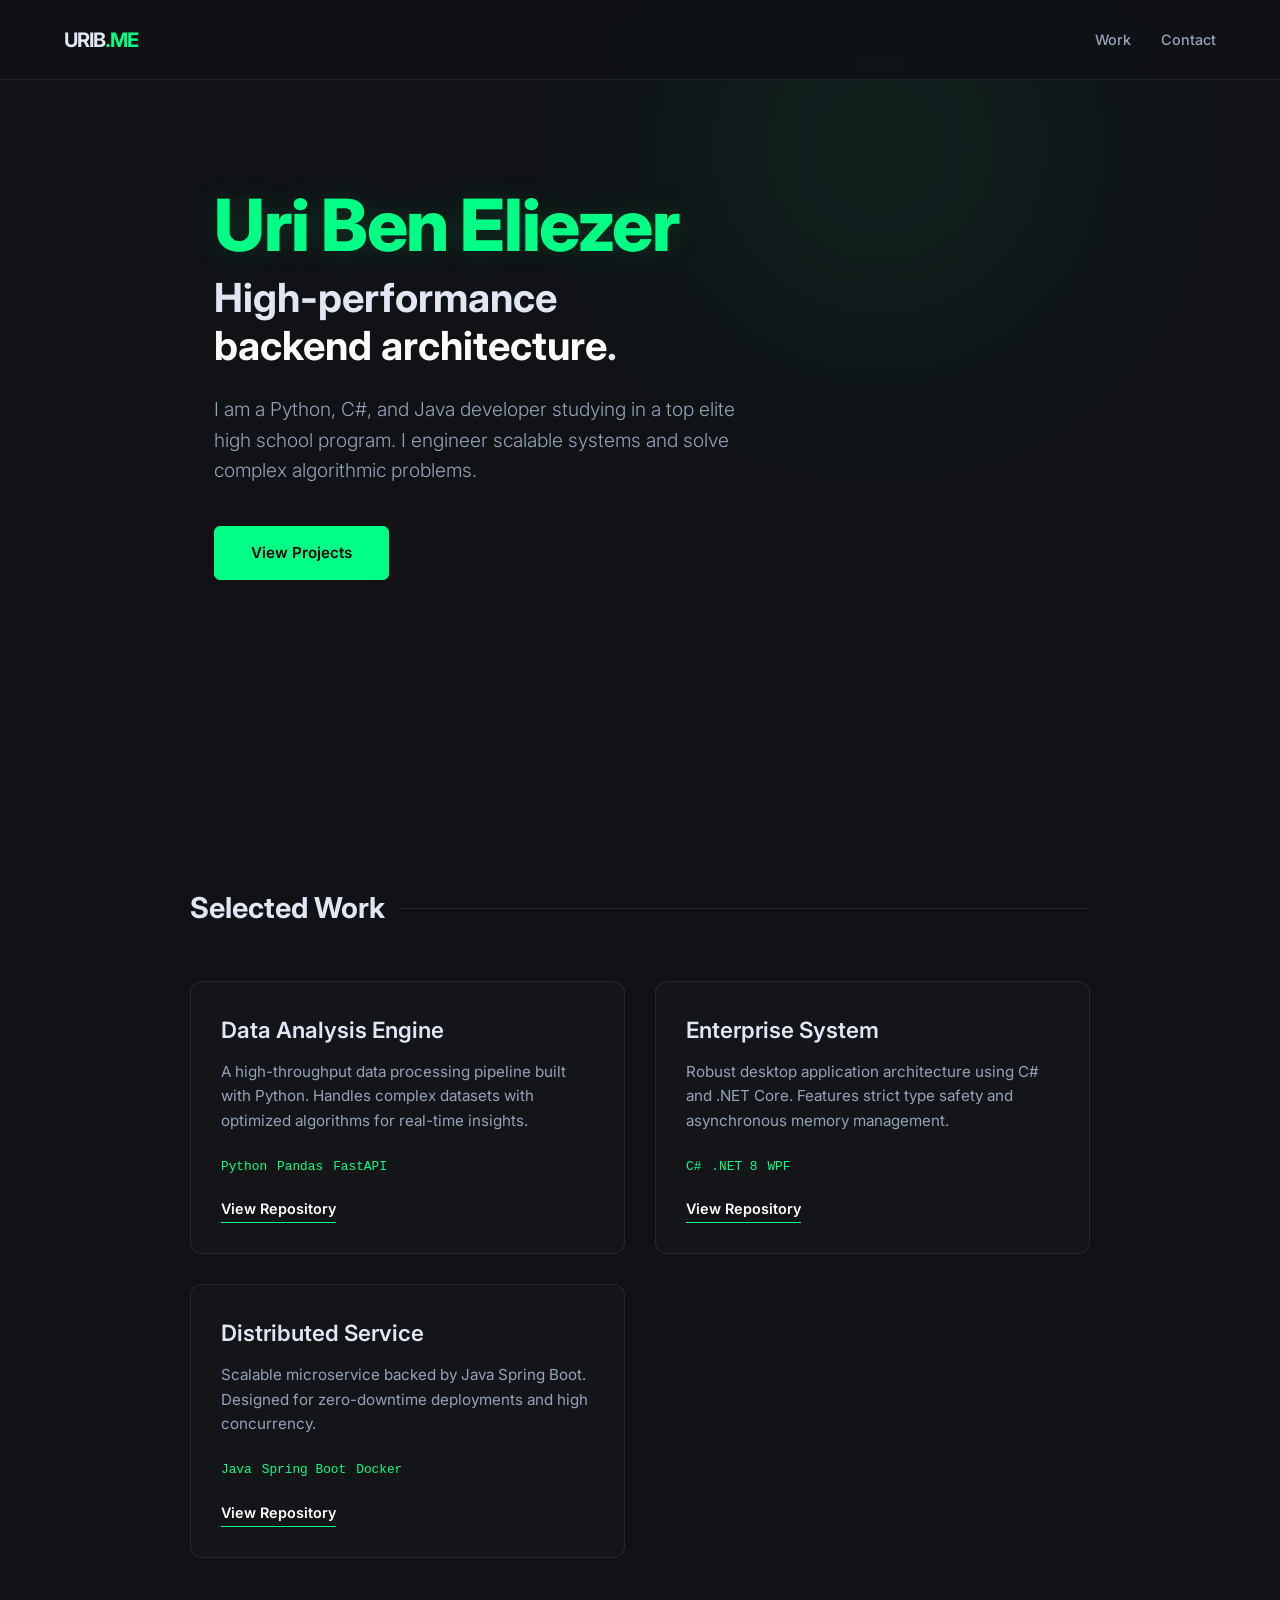
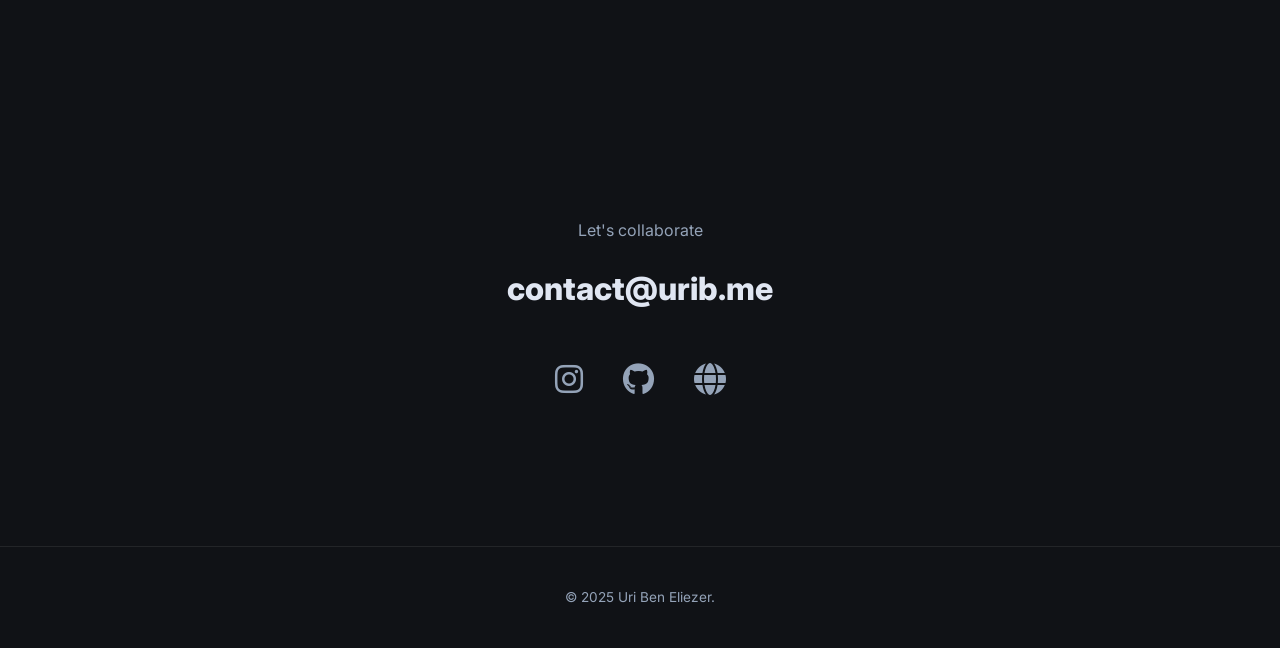
==== index.html @ 2d491b53 "test" ====
<!DOCTYPE html>
<html lang="en">
<head>
    <meta charset="UTF-8">
    <meta name="viewport" content="width=device-width, initial-scale=1.0">
    <title>Uri Ben Eliezer | Developer</title>
    <link rel="stylesheet" href="styles.css">
    <link rel="stylesheet" href="https://cdnjs.cloudflare.com/ajax/libs/font-awesome/6.4.0/css/all.min.css">
    <link href="https://fonts.googleapis.com/css2?family=Inter:wght@300;400;600;700;800&display=swap" rel="stylesheet">
</head>
<body>

<nav class="nav">
    <div class="logo">URIB<span style="color:var(--accent)">.ME</span></div>
    <div class="nav-links">
        <a href="#work">Work</a>
        <a href="#contact">Contact</a>
    </div>
</nav>

<header class="container hero">
    <div class="fade-in">
        <h1 class="hero-name">Uri Ben Eliezer</h1>
        <h2 class="hero-subtitle">High-performance <br> <span class="highlight">backend architecture</span>.</h2>

        <p>I am a Python, C#, and Java developer studying in a top elite high school program. I engineer scalable systems and solve complex algorithmic problems.</p>

        <a href="#work" class="btn">View Projects</a>
    </div>
</header>

<section id="work" class="container section">
    <h2 class="section-title fade-in">Selected Work</h2>
    <div class="grid">

        <div class="card fade-in">
            <h3>Data Analysis Engine</h3>
            <p>A high-throughput data processing pipeline built with Python. Handles complex datasets with optimized algorithms for real-time insights.</p>
            <div class="tech-row">
                <span>Python</span> <span>Pandas</span> <span>FastAPI</span>
            </div>
            <a href="https://github.com/StupidityInc" class="card-link" target="_blank">View Repository</a>
        </div>

        <div class="card fade-in">
            <h3>Enterprise System</h3>
            <p>Robust desktop application architecture using C# and .NET Core. Features strict type safety and asynchronous memory management.</p>
            <div class="tech-row">
                <span>C#</span> <span>.NET 8</span> <span>WPF</span>
            </div>
            <a href="https://github.com/StupidityInc" class="card-link" target="_blank">View Repository</a>
        </div>

        <div class="card fade-in">
            <h3>Distributed Service</h3>
            <p>Scalable microservice backed by Java Spring Boot. Designed for zero-downtime deployments and high concurrency.</p>
            <div class="tech-row">
                <span>Java</span> <span>Spring Boot</span> <span>Docker</span>
            </div>
            <a href="https://github.com/StupidityInc" class="card-link" target="_blank">View Repository</a>
        </div>

    </div>
</section>

<section id="contact" class="container contact fade-in">
    <p>Let's collaborate</p>
    <a href="mailto:contact@urib.me" class="email">contact@urib.me</a>

    <div class="socials">
        <a href="https://www.instagram.com/uri.be_/" target="_blank" title="Instagram">
            <i class="fab fa-instagram"></i>
        </a>
        <a href="https://github.com/StupidityInc" target="_blank" title="GitHub">
            <i class="fab fa-github"></i>
        </a>
        <a href="https://urib.me" target="_blank" title="Website">
            <i class="fas fa-globe"></i>
        </a>
    </div>
</section>

<footer>
    <p>&copy; 2025 Uri Ben Eliezer.</p>
</footer>

<script src="script.js"></script>
</body>
</html>
---- styles.css ----
/* --- Variables: Nano Banana 'Electric Mint' --- */
:root {
    --bg: #101216;        /* Premium Charcoal */
    --text: #e0e6f2;
    --text-muted: #94a3b8;

    /* Accent: Electric Mint */
    --accent: #00FF85;
    --accent-glow: rgba(0, 255, 133, 0.15);

    --border: rgba(255, 255, 255, 0.08);
    --font: 'Inter', sans-serif;
    --easing: cubic-bezier(0.16, 1, 0.3, 1);
}

* { margin: 0; padding: 0; box-sizing: border-box; }

html { scroll-behavior: smooth; }

body {
    background-color: var(--bg);
    color: var(--text);
    font-family: var(--font);
    line-height: 1.6;
    -webkit-font-smoothing: antialiased;
}

a { text-decoration: none; color: inherit; transition: 0.2s; }
ul { list-style: none; }

/* --- Layout --- */
.container { max-width: 900px; margin: 0 auto; padding: 0 24px; }
.section { padding: 120px 0; }

/* --- Navbar --- */
.nav {
    position: fixed; top: 0; width: 100%; height: 80px;
    display: flex; align-items: center; justify-content: space-between;
    background: rgba(16, 18, 22, 0.9); backdrop-filter: blur(12px);
    border-bottom: 1px solid var(--border);
    z-index: 100; padding: 0 5%;
}
.logo { font-weight: 700; letter-spacing: -0.05em; font-size: 1.25rem; }
.logo span { color: var(--accent); }

.nav-links { display: flex; gap: 30px; }
.nav-links a { font-size: 0.9rem; color: var(--text-muted); font-weight: 500; }
.nav-links a:hover { color: var(--accent); }

/* --- Hero --- */
.hero {
    min-height: 85vh; display: flex; flex-direction: column;
    justify-content: center; align-items: flex-start;
    position: relative;
}
.hero::before {
    content: ''; position: absolute; top: -20%; right: -10%; width: 600px; height: 600px;
    background: radial-gradient(circle, var(--accent-glow) 0%, transparent 70%);
    filter: blur(80px); pointer-events: none; opacity: 0.6;
}

/* NAME STYLING (UPDATED) */
.hero-name {
    font-size: 4.5rem; /* Massive Size */
    font-weight: 800;
    color: var(--accent);
    margin-bottom: 10px;
    line-height: 1.1;
    letter-spacing: -0.02em;
    text-shadow: 0 0 30px var(--accent-glow); /* Neon Glow */
}

.hero-subtitle {
    font-size: 2.5rem;
    font-weight: 700;
    color: var(--text);
    margin-bottom: 24px;
    line-height: 1.2;
}

.highlight { color: #fff; }

.hero p {
    font-size: 1.2rem; color: var(--text-muted); max-width: 550px;
    margin-bottom: 40px; font-weight: 300;
}

.btn {
    display: inline-block; padding: 14px 36px; border-radius: 6px;
    font-weight: 600; font-size: 0.95rem;
    background: var(--accent); color: #000;
    border: 1px solid var(--accent);
    transition: 0.3s;
}
.btn:hover {
    background: transparent; color: var(--accent);
    box-shadow: 0 0 20px var(--accent-glow);
}

/* --- Projects --- */
.section-title {
    font-size: 1.8rem; margin-bottom: 50px; font-weight: 700;
    display: flex; align-items: center; gap: 15px;
}
.section-title::after { content: ''; height: 1px; flex: 1; background: var(--border); }

.grid { display: grid; grid-template-columns: repeat(auto-fit, minmax(320px, 1fr)); gap: 30px; }

.card {
    border: 1px solid var(--border); border-radius: 12px; padding: 30px;
    transition: 0.3s var(--easing); background: rgba(255,255,255,0.015);
    display: flex; flex-direction: column; height: 100%;
}
.card:hover { border-color: var(--accent); transform: translateY(-5px); background: rgba(255,255,255,0.03); }

.card h3 { font-size: 1.4rem; margin-bottom: 12px; font-weight: 600; }
.card p { font-size: 0.95rem; color: var(--text-muted); margin-bottom: 24px; flex-grow: 1; }
.tech-row { margin-bottom: 20px; display: flex; gap: 10px; font-family: monospace; font-size: 0.8rem; color: var(--accent); }
.card-link { font-size: 0.9rem; color: #fff; font-weight: 600; border-bottom: 1px solid var(--accent); padding-bottom: 2px; align-self: flex-start; }
.card-link:hover { color: var(--accent); }

/* --- Contact & Socials --- */
.contact { text-align: center; padding: 140px 0; }
.contact p { color: var(--text-muted); margin-bottom: 20px; }

.email {
    font-size: 2rem; font-weight: 800; color: var(--text);
    transition: 0.3s; display: block; margin-bottom: 40px;
}
.email:hover { color: var(--accent); text-shadow: 0 0 30px var(--accent-glow); }

.socials {
    display: flex; justify-content: center; gap: 40px;
}
.socials a {
    font-size: 2rem; color: var(--text-muted); transition: 0.3s;
}
.socials a:hover {
    color: var(--accent); transform: translateY(-5px);
    text-shadow: 0 0 20px var(--accent-glow);
}

/* --- Footer --- */
footer { padding: 40px 0; text-align: center; color: var(--text-muted); font-size: 0.85rem; border-top: 1px solid var(--border); }

/* --- Animation --- */
.fade-in { opacity: 0; transform: translateY(30px); transition: 0.8s var(--easing); }
.fade-in.visible { opacity: 1; transform: translateY(0); }

@media (max-width: 768px) {
    .hero-name { font-size: 3rem; }
    .hero-subtitle { font-size: 1.8rem; }
    .email { font-size: 1.5rem; }
    .nav-links { display: none; }
}
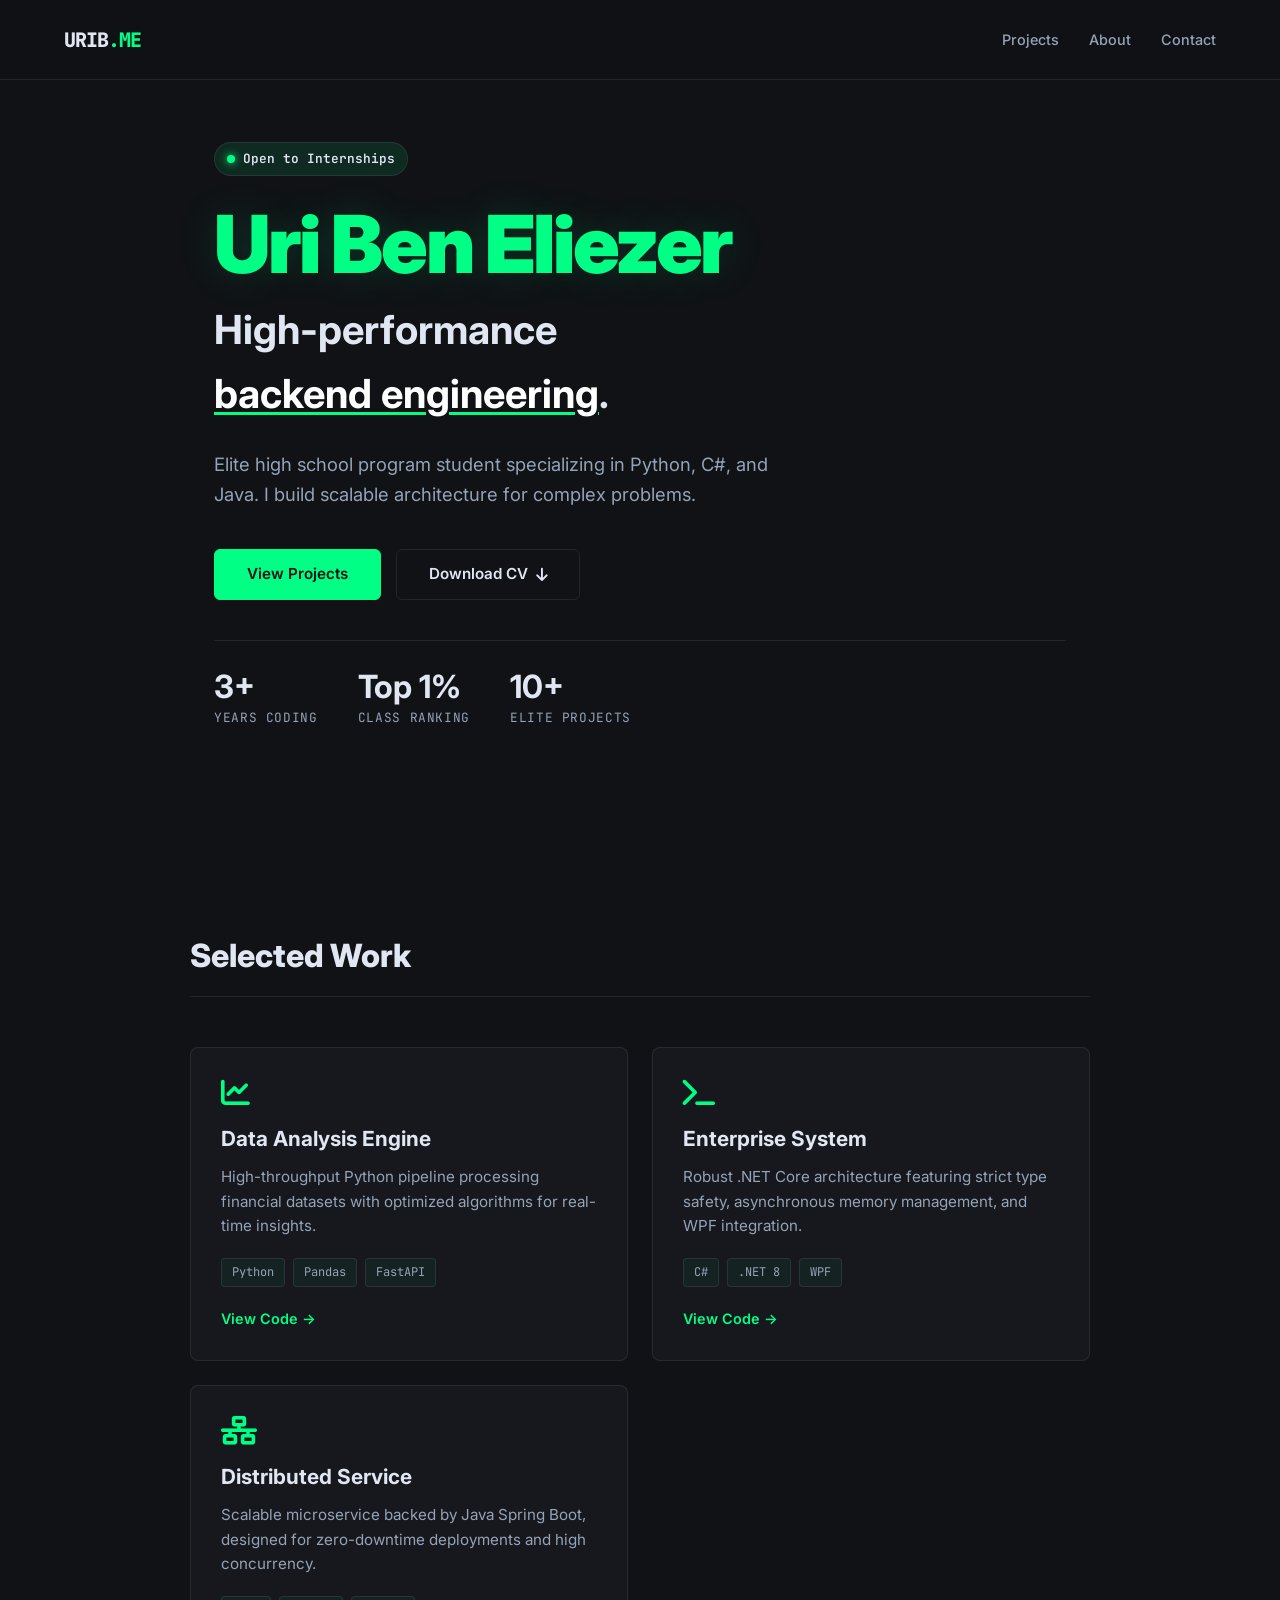
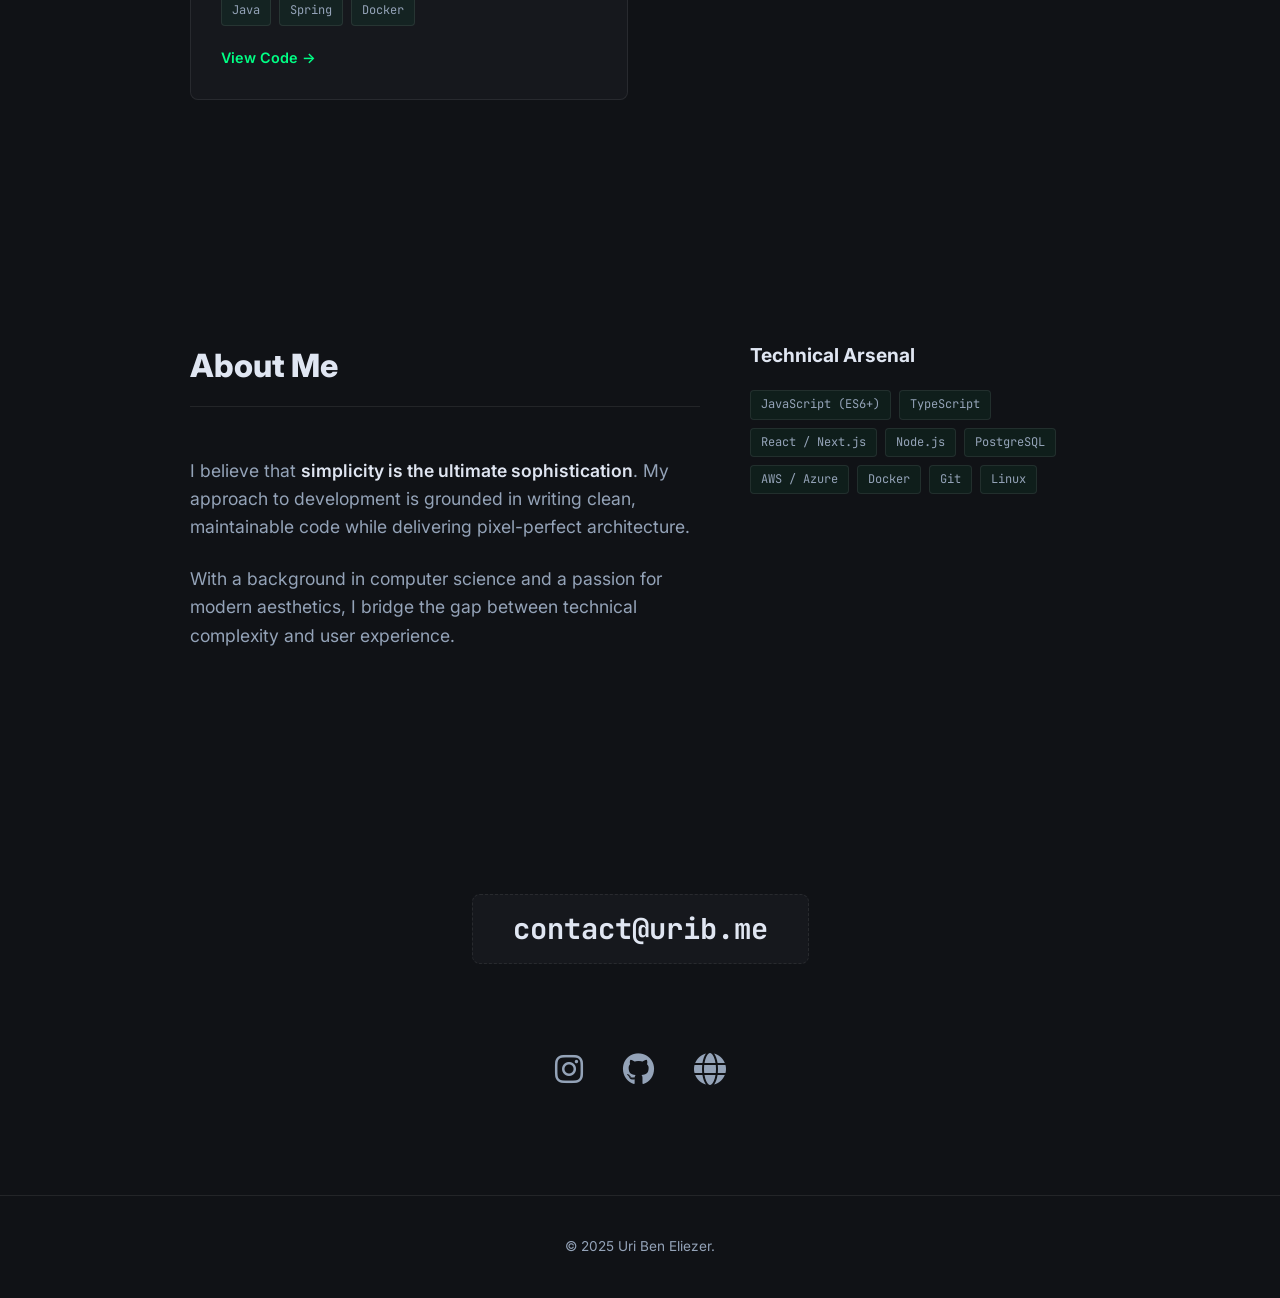
==== commit c74ce525: "test" ====
--- a/index.html
+++ b/index.html
@@ -1,89 +1,135 @@
 <!DOCTYPE html>
 <html lang="en">
 <head>
-    <meta charset="UTF-8">
-    <meta name="viewport" content="width=device-width, initial-scale=1.0">
-    <title>Uri Ben Eliezer | Developer</title>
-    <link rel="stylesheet" href="styles.css">
-    <link rel="stylesheet" href="https://cdnjs.cloudflare.com/ajax/libs/font-awesome/6.4.0/css/all.min.css">
-    <link href="https://fonts.googleapis.com/css2?family=Inter:wght@300;400;600;700;800&display=swap" rel="stylesheet">
+  <meta charset="UTF-8">
+  <meta name="viewport" content="width=device-width, initial-scale=1.0">
+  <title>Uri Ben Eliezer | Elite Developer</title>
+  <link rel="stylesheet" href="styles.css">
+  <link rel="stylesheet" href="https://cdnjs.cloudflare.com/ajax/libs/font-awesome/6.4.0/css/all.min.css">
+  <link href="https://fonts.googleapis.com/css2?family=Inter:wght@300;400;600;700;800;900&family=JetBrains+Mono:wght@400;500&display=swap" rel="stylesheet">
 </head>
 <body>
 
-<nav class="nav">
+  <div class="scroll-progress" id="progressBar"></div>
+
+  <nav class="nav">
     <div class="logo">URIB<span style="color:var(--accent)">.ME</span></div>
     <div class="nav-links">
-        <a href="#work">Work</a>
-        <a href="#contact">Contact</a>
+      <a href="#work">Projects</a>
+      <a href="#about">About</a>
+      <a href="#contact">Contact</a>
     </div>
-</nav>
+  </nav>
 
-<header class="container hero">
+  <header class="container hero">
     <div class="fade-in">
-        <h1 class="hero-name">Uri Ben Eliezer</h1>
-        <h2 class="hero-subtitle">High-performance <br> <span class="highlight">backend architecture</span>.</h2>
+      <div class="status-badge"><div class="status-dot"></div> Open to Internships</div>
 
-        <p>I am a Python, C#, and Java developer studying in a top elite high school program. I engineer scalable systems and solve complex algorithmic problems.</p>
+      <h1 class="hero-name">Uri Ben Eliezer</h1>
+      <h2 class="hero-subtitle">High-performance <br> <span class="highlight">backend engineering</span>.</h2>
 
+      <p>Elite high school program student specializing in Python, C#, and Java. I build scalable architecture for complex problems.</p>
+
+      <div class="btn-group">
         <a href="#work" class="btn">View Projects</a>
+        <a href="#" class="btn btn-outline">Download CV <i class="fas fa-arrow-down"></i></a>
+      </div>
+
+      <div class="stats-row">
+        <div class="stat-item">
+          <h3>3+</h3>
+          <p>Years Coding</p>
+        </div>
+        <div class="stat-item">
+          <h3>Top 1%</h3>
+          <p>Class Ranking</p>
+        </div>
+        <div class="stat-item">
+          <h3>10+</h3>
+          <p>Elite Projects</p>
+        </div>
+      </div>
     </div>
-</header>
+  </header>
 
-<section id="work" class="container section">
+  <section id="work" class="container section">
     <h2 class="section-title fade-in">Selected Work</h2>
     <div class="grid">
 
-        <div class="card fade-in">
-            <h3>Data Analysis Engine</h3>
-            <p>A high-throughput data processing pipeline built with Python. Handles complex datasets with optimized algorithms for real-time insights.</p>
-            <div class="tech-row">
-                <span>Python</span> <span>Pandas</span> <span>FastAPI</span>
-            </div>
-            <a href="https://github.com/StupidityInc" class="card-link" target="_blank">View Repository</a>
+      <div class="card fade-in">
+        <i class="fas fa-chart-line card-icon"></i>
+        <h3>Data Analysis Engine</h3>
+        <p>High-throughput Python pipeline processing financial datasets with optimized algorithms for real-time insights.</p>
+        <div class="tech-tags">
+          <span class="tag">Python</span> <span class="tag">Pandas</span> <span class="tag">FastAPI</span>
         </div>
+        <a href="https://github.com/StupidityInc" target="_blank" class="card-link">View Code &rarr;</a>
+      </div>
 
-        <div class="card fade-in">
-            <h3>Enterprise System</h3>
-            <p>Robust desktop application architecture using C# and .NET Core. Features strict type safety and asynchronous memory management.</p>
-            <div class="tech-row">
-                <span>C#</span> <span>.NET 8</span> <span>WPF</span>
-            </div>
-            <a href="https://github.com/StupidityInc" class="card-link" target="_blank">View Repository</a>
+      <div class="card fade-in">
+        <i class="fas fa-terminal card-icon"></i>
+        <h3>Enterprise System</h3>
+        <p>Robust .NET Core architecture featuring strict type safety, asynchronous memory management, and WPF integration.</p>
+        <div class="tech-tags">
+          <span class="tag">C#</span> <span class="tag">.NET 8</span> <span class="tag">WPF</span>
         </div>
+        <a href="https://github.com/StupidityInc" target="_blank" class="card-link">View Code &rarr;</a>
+      </div>
 
-        <div class="card fade-in">
-            <h3>Distributed Service</h3>
-            <p>Scalable microservice backed by Java Spring Boot. Designed for zero-downtime deployments and high concurrency.</p>
-            <div class="tech-row">
-                <span>Java</span> <span>Spring Boot</span> <span>Docker</span>
-            </div>
-            <a href="https://github.com/StupidityInc" class="card-link" target="_blank">View Repository</a>
+      <div class="card fade-in">
+        <i class="fas fa-network-wired card-icon"></i>
+        <h3>Distributed Service</h3>
+        <p>Scalable microservice backed by Java Spring Boot, designed for zero-downtime deployments and high concurrency.</p>
+        <div class="tech-tags">
+          <span class="tag">Java</span> <span class="tag">Spring</span> <span class="tag">Docker</span>
         </div>
+        <a href="https://github.com/StupidityInc" target="_blank" class="card-link">View Code &rarr;</a>
+      </div>
 
     </div>
-</section>
+  </section>
 
-<section id="contact" class="container contact fade-in">
-    <p>Let's collaborate</p>
-    <a href="mailto:contact@urib.me" class="email">contact@urib.me</a>
+  <section id="about" class="container section">
+    <div class="about-grid">
+      <div class="about-text fade-in">
+        <h2 class="section-title">About Me</h2>
+        <p>I believe that <span style="color:var(--text); font-weight:600;">simplicity is the ultimate sophistication</span>. My approach to development is grounded in writing clean, maintainable code while delivering pixel-perfect architecture.</p>
+        <p>With a background in computer science and a passion for modern aesthetics, I bridge the gap between technical complexity and user experience.</p>
+      </div>
+      <div class="skills-wrapper fade-in">
+        <h3 style="font-size:1.2rem; margin-bottom:20px; color:var(--text);">Technical Arsenal</h3>
+        <div class="tech-tags">
+          <span class="tag">JavaScript (ES6+)</span>
+          <span class="tag">TypeScript</span>
+          <span class="tag">React / Next.js</span>
+          <span class="tag">Node.js</span>
+          <span class="tag">PostgreSQL</span>
+          <span class="tag">AWS / Azure</span>
+          <span class="tag">Docker</span>
+          <span class="tag">Git</span>
+          <span class="tag">Linux</span>
+        </div>
+      </div>
+    </div>
+  </section>
+
+  <section id="contact" class="container contact-section fade-in">
+    <button class="copy-email-btn" onclick="copyEmail()">
+      contact@urib.me
+    </button>
+    <div id="copy-feedback">COPIED TO CLIPBOARD</div>
 
     <div class="socials">
-        <a href="https://www.instagram.com/uri.be_/" target="_blank" title="Instagram">
-            <i class="fab fa-instagram"></i>
-        </a>
-        <a href="https://github.com/StupidityInc" target="_blank" title="GitHub">
-            <i class="fab fa-github"></i>
-        </a>
-        <a href="https://urib.me" target="_blank" title="Website">
-            <i class="fas fa-globe"></i>
-        </a>
+        <a href="https://www.instagram.com/uri.be_/" target="_blank"><i class="fab fa-instagram"></i></a>
+        <a href="https://github.com/StupidityInc" target="_blank"><i class="fab fa-github"></i></a>
+        <a href="https://urib.me" target="_blank"><i class="fas fa-globe"></i></a>
     </div>
-</section>
+  </section>
 
-<footer>
+  <footer>
     <p>&copy; 2025 Uri Ben Eliezer.</p>
-</footer>
+  </footer>
 
-<script src="script.js"></script>
+  <script src="script.js"></script>
 </body>
 </html>
--- a/styles.css
+++ b/styles.css
@@ -1,155 +1,152 @@
-/* --- Variables: Nano Banana 'Electric Mint' --- */
+/* --- 🎨 THEME CONTROLLER --- */
 :root {
-    --bg: #101216;        /* Premium Charcoal */
-    --text: #e0e6f2;
-    --text-muted: #94a3b8;
+  /* GLOBAL DEFAULTS */
+  --font-main: 'Inter', -apple-system, BlinkMacSystemFont, sans-serif;
+  --font-mono: 'JetBrains Mono', monospace;
+  --easing: cubic-bezier(0.16, 1, 0.3, 1);
 
-    /* Accent: Electric Mint */
-    --accent: #00FF85;
-    --accent-glow: rgba(0, 255, 133, 0.15);
-
-    --border: rgba(255, 255, 255, 0.08);
-    --font: 'Inter', sans-serif;
-    --easing: cubic-bezier(0.16, 1, 0.3, 1);
+  /* --- ACTIVE THEME: ELECTRIC MINT (Nano Banana Original) --- */
+  --bg: #101216;
+  --bg-card: #16181d;
+  --text: #e0e6f2;
+  --text-muted: #94a3b8;
+  --accent: #00FF85;
+  --accent-glow: rgba(0, 255, 133, 0.15);
+  --border: rgba(255, 255, 255, 0.08);
 }
 
+/* --- RESET & BASE --- */
 * { margin: 0; padding: 0; box-sizing: border-box; }
-
 html { scroll-behavior: smooth; }
 
 body {
-    background-color: var(--bg);
-    color: var(--text);
-    font-family: var(--font);
-    line-height: 1.6;
-    -webkit-font-smoothing: antialiased;
+  background-color: var(--bg); color: var(--text);
+  font-family: var(--font-main); line-height: 1.6;
+  -webkit-font-smoothing: antialiased;
+  transition: background-color 0.3s, color 0.3s;
 }
 
 a { text-decoration: none; color: inherit; transition: 0.2s; }
 ul { list-style: none; }
 
-/* --- Layout --- */
-.container { max-width: 900px; margin: 0 auto; padding: 0 24px; }
-.section { padding: 120px 0; }
+/* --- SCROLL PROGRESS --- */
+.scroll-progress {
+  position: fixed; top: 0; left: 0; height: 3px; background: var(--accent);
+  width: 0%; z-index: 2000; box-shadow: 0 0 10px var(--accent-glow);
+}
 
-/* --- Navbar --- */
+/* --- NAVBAR --- */
 .nav {
-    position: fixed; top: 0; width: 100%; height: 80px;
-    display: flex; align-items: center; justify-content: space-between;
-    background: rgba(16, 18, 22, 0.9); backdrop-filter: blur(12px);
-    border-bottom: 1px solid var(--border);
-    z-index: 100; padding: 0 5%;
+  position: fixed; top: 0; width: 100%; height: 80px;
+  display: flex; align-items: center; justify-content: space-between;
+  background: color-mix(in srgb, var(--bg), transparent 10%);
+  backdrop-filter: blur(12px); border-bottom: 1px solid var(--border);
+  z-index: 100; padding: 0 5%;
 }
-.logo { font-weight: 700; letter-spacing: -0.05em; font-size: 1.25rem; }
+
+.logo { font-weight: 800; font-size: 1.25rem; letter-spacing: -0.05em; font-family: var(--font-mono); }
 .logo span { color: var(--accent); }
 
 .nav-links { display: flex; gap: 30px; }
 .nav-links a { font-size: 0.9rem; color: var(--text-muted); font-weight: 500; }
 .nav-links a:hover { color: var(--accent); }
 
-/* --- Hero --- */
-.hero {
-    min-height: 85vh; display: flex; flex-direction: column;
-    justify-content: center; align-items: flex-start;
-    position: relative;
+/* --- HERO SECTION --- */
+.container { max-width: 900px; margin: 0 auto; padding: 0 24px; }
+.hero { min-height: 90vh; display: flex; flex-direction: column; justify-content: center; padding-top: 60px; }
+
+/* Status Badge */
+.status-badge {
+  display: inline-flex; align-items: center; gap: 8px; padding: 6px 12px;
+  border-radius: 50px; background: color-mix(in srgb, var(--accent), transparent 90%);
+  border: 1px solid var(--border); color: var(--text); font-size: 0.8rem; font-weight: 600;
+  margin-bottom: 24px; width: fit-content; font-family: var(--font-mono);
 }
-.hero::before {
-    content: ''; position: absolute; top: -20%; right: -10%; width: 600px; height: 600px;
-    background: radial-gradient(circle, var(--accent-glow) 0%, transparent 70%);
-    filter: blur(80px); pointer-events: none; opacity: 0.6;
+.status-dot { width: 8px; height: 8px; background: var(--accent); border-radius: 50%; box-shadow: 0 0 8px var(--accent); animation: pulse 2s infinite; }
+@keyframes pulse { 0% { opacity: 1; } 50% { opacity: 0.5; } 100% { opacity: 1; } }
+
+/* Name & Title */
+.hero-name {
+  font-size: clamp(3rem, 8vw, 5rem); font-weight: 900; color: var(--accent);
+  line-height: 1.1; letter-spacing: -0.03em; text-shadow: 0 0 40px var(--accent-glow);
+  margin-bottom: 10px;
 }
+.hero-subtitle { font-size: clamp(1.5rem, 4vw, 2.5rem); font-weight: 700; color: var(--text); margin-bottom: 24px; }
+.highlight { color: #fff; text-decoration: underline var(--accent) 3px; text-underline-offset: 4px; }
 
-/* NAME STYLING (UPDATED) */
-.hero-name {
-    font-size: 4.5rem; /* Massive Size */
-    font-weight: 800;
-    color: var(--accent);
-    margin-bottom: 10px;
-    line-height: 1.1;
-    letter-spacing: -0.02em;
-    text-shadow: 0 0 30px var(--accent-glow); /* Neon Glow */
+.hero p { font-size: 1.15rem; color: var(--text-muted); max-width: 600px; margin-bottom: 40px; }
+
+/* Stats */
+.stats-row {
+  display: flex; gap: 40px; margin-top: 40px; border-top: 1px solid var(--border); padding-top: 30px;
 }
+.stat-item h3 { font-size: 2rem; color: var(--text); margin: 0; line-height: 1; }
+.stat-item p { font-size: 0.8rem; color: var(--text-muted); margin: 5px 0 0 0; text-transform: uppercase; letter-spacing: 0.05em; font-family: var(--font-mono); }
 
-.hero-subtitle {
-    font-size: 2.5rem;
-    font-weight: 700;
-    color: var(--text);
-    margin-bottom: 24px;
-    line-height: 1.2;
+/* Buttons */
+.btn-group { display: flex; gap: 15px; flex-wrap: wrap; }
+.btn {
+  display: inline-flex; align-items: center; gap: 8px; padding: 12px 32px; border-radius: 6px;
+  font-weight: 600; font-size: 0.95rem; background: var(--accent); color: var(--bg);
+  border: 1px solid var(--accent); transition: 0.3s; cursor: pointer;
 }
+.btn:hover { background: transparent; color: var(--accent); box-shadow: 0 0 20px var(--accent-glow); }
+.btn-outline { background: transparent; color: var(--text); border: 1px solid var(--border); }
+.btn-outline:hover { border-color: var(--accent); color: var(--accent); }
 
-.highlight { color: #fff; }
+/* --- PROJECTS --- */
+.section { padding: 120px 0; }
+.section-title { font-size: 2rem; margin-bottom: 50px; font-weight: 800; border-bottom: 1px solid var(--border); padding-bottom: 15px; }
 
-.hero p {
-    font-size: 1.2rem; color: var(--text-muted); max-width: 550px;
-    margin-bottom: 40px; font-weight: 300;
-}
-
-.btn {
-    display: inline-block; padding: 14px 36px; border-radius: 6px;
-    font-weight: 600; font-size: 0.95rem;
-    background: var(--accent); color: #000;
-    border: 1px solid var(--accent);
-    transition: 0.3s;
-}
-.btn:hover {
-    background: transparent; color: var(--accent);
-    box-shadow: 0 0 20px var(--accent-glow);
-}
-
-/* --- Projects --- */
-.section-title {
-    font-size: 1.8rem; margin-bottom: 50px; font-weight: 700;
-    display: flex; align-items: center; gap: 15px;
-}
-.section-title::after { content: ''; height: 1px; flex: 1; background: var(--border); }
-
-.grid { display: grid; grid-template-columns: repeat(auto-fit, minmax(320px, 1fr)); gap: 30px; }
+.grid { display: grid; grid-template-columns: repeat(auto-fit, minmax(300px, 1fr)); gap: 24px; }
 
 .card {
-    border: 1px solid var(--border); border-radius: 12px; padding: 30px;
-    transition: 0.3s var(--easing); background: rgba(255,255,255,0.015);
-    display: flex; flex-direction: column; height: 100%;
+  border: 1px solid var(--border); border-radius: 8px; padding: 30px;
+  background: var(--bg-card); transition: 0.3s; display: flex; flex-direction: column;
 }
-.card:hover { border-color: var(--accent); transform: translateY(-5px); background: rgba(255,255,255,0.03); }
+.card:hover { border-color: var(--accent); transform: translateY(-5px); box-shadow: 0 10px 30px -10px rgba(0,0,0,0.5); }
 
-.card h3 { font-size: 1.4rem; margin-bottom: 12px; font-weight: 600; }
-.card p { font-size: 0.95rem; color: var(--text-muted); margin-bottom: 24px; flex-grow: 1; }
-.tech-row { margin-bottom: 20px; display: flex; gap: 10px; font-family: monospace; font-size: 0.8rem; color: var(--accent); }
-.card-link { font-size: 0.9rem; color: #fff; font-weight: 600; border-bottom: 1px solid var(--accent); padding-bottom: 2px; align-self: flex-start; }
-.card-link:hover { color: var(--accent); }
+.card-icon { font-size: 1.8rem; color: var(--accent); margin-bottom: 15px; }
+.card h3 { font-size: 1.3rem; margin-bottom: 10px; font-weight: 700; color: var(--text); }
+.card p { font-size: 0.95rem; color: var(--text-muted); margin-bottom: 20px; flex-grow: 1; }
 
-/* --- Contact & Socials --- */
-.contact { text-align: center; padding: 140px 0; }
-.contact p { color: var(--text-muted); margin-bottom: 20px; }
+.tech-tags { display: flex; gap: 8px; flex-wrap: wrap; margin-bottom: 20px; }
+.tag {
+  font-size: 0.75rem; padding: 4px 10px; background: color-mix(in srgb, var(--accent), transparent 95%);
+  border: 1px solid var(--border); border-radius: 4px; color: var(--text-muted); font-family: var(--font-mono);
+}
+.card-link { font-size: 0.9rem; font-weight: 600; color: var(--accent); display: inline-flex; align-items: center; gap: 5px; }
 
-.email {
-    font-size: 2rem; font-weight: 800; color: var(--text);
-    transition: 0.3s; display: block; margin-bottom: 40px;
+/* --- ABOUT GRID --- */
+.about-grid { display: grid; grid-template-columns: 1fr; gap: 50px; }
+@media(min-width: 768px) { .about-grid { grid-template-columns: 1.2fr 0.8fr; } }
+.about-text p { font-size: 1.1rem; color: var(--text-muted); margin-bottom: 24px; }
+
+/* --- CONTACT --- */
+.contact-section { text-align: center; padding: 100px 0; }
+
+.copy-email-btn {
+  background: var(--bg-card); border: 1px dashed var(--border); color: var(--text);
+  padding: 15px 40px; font-size: clamp(1rem, 5vw, 1.8rem); font-weight: 700; cursor: pointer;
+  border-radius: 8px; transition: 0.3s; font-family: var(--font-mono); margin-bottom: 10px;
 }
-.email:hover { color: var(--accent); text-shadow: 0 0 30px var(--accent-glow); }
+.copy-email-btn:hover { border-color: var(--accent); color: var(--accent); box-shadow: 0 0 25px var(--accent-glow); }
+.copy-email-btn:active { transform: scale(0.98); }
 
-.socials {
-    display: flex; justify-content: center; gap: 40px;
-}
-.socials a {
-    font-size: 2rem; color: var(--text-muted); transition: 0.3s;
-}
-.socials a:hover {
-    color: var(--accent); transform: translateY(-5px);
-    text-shadow: 0 0 20px var(--accent-glow);
-}
+#copy-feedback { font-size: 0.8rem; color: var(--accent); font-family: var(--font-mono); opacity: 0; transition: 0.3s; }
 
-/* --- Footer --- */
+.socials { display: flex; justify-content: center; gap: 40px; margin-top: 50px; }
+.socials a { font-size: 2rem; color: var(--text-muted); transition: 0.3s; }
+.socials a:hover { color: var(--accent); transform: translateY(-5px); text-shadow: 0 0 15px var(--accent-glow); }
+
+/* --- FOOTER --- */
 footer { padding: 40px 0; text-align: center; color: var(--text-muted); font-size: 0.85rem; border-top: 1px solid var(--border); }
 
-/* --- Animation --- */
-.fade-in { opacity: 0; transform: translateY(30px); transition: 0.8s var(--easing); }
+/* --- ANIMATION --- */
+.fade-in { opacity: 0; transform: translateY(20px); transition: 0.8s var(--easing); }
 .fade-in.visible { opacity: 1; transform: translateY(0); }
 
 @media (max-width: 768px) {
-    .hero-name { font-size: 3rem; }
-    .hero-subtitle { font-size: 1.8rem; }
-    .email { font-size: 1.5rem; }
-    .nav-links { display: none; }
+  .nav-links { display: none; }
+  .stats-row { flex-wrap: wrap; gap: 30px; }
 }
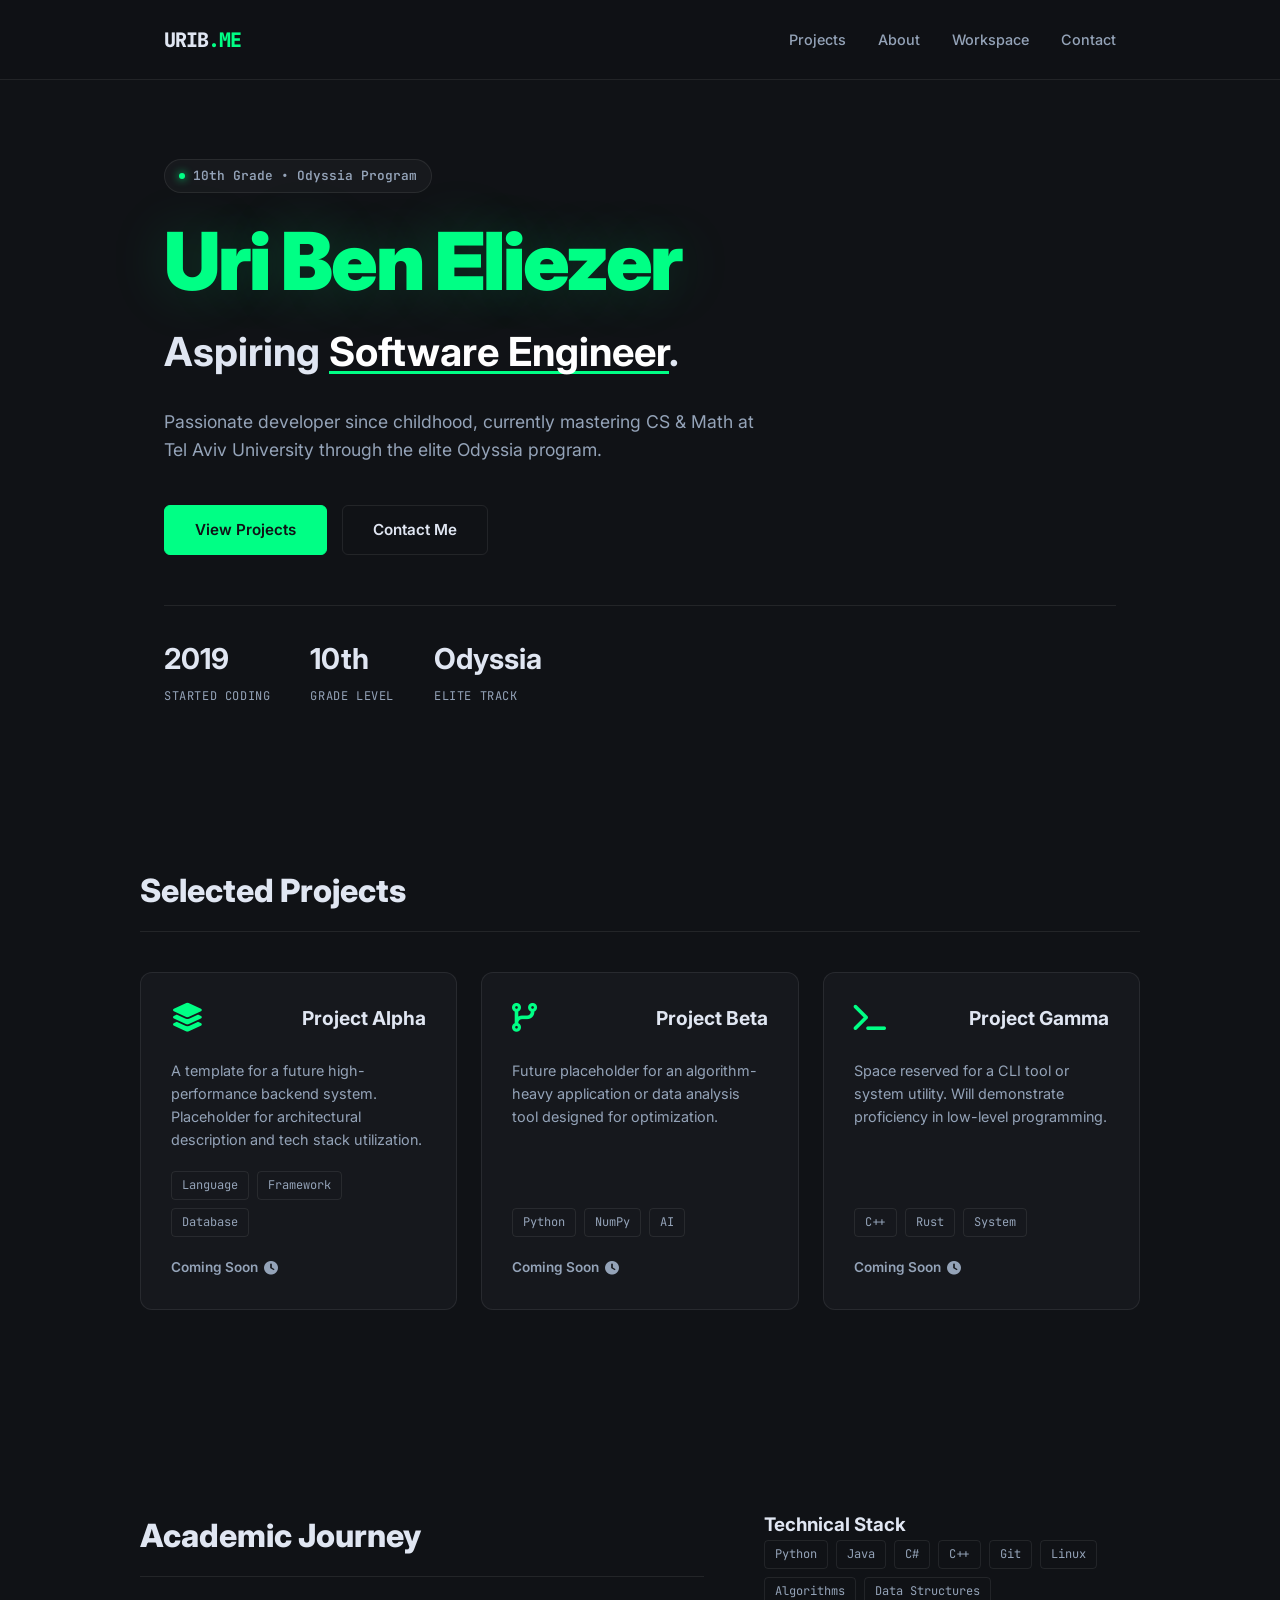
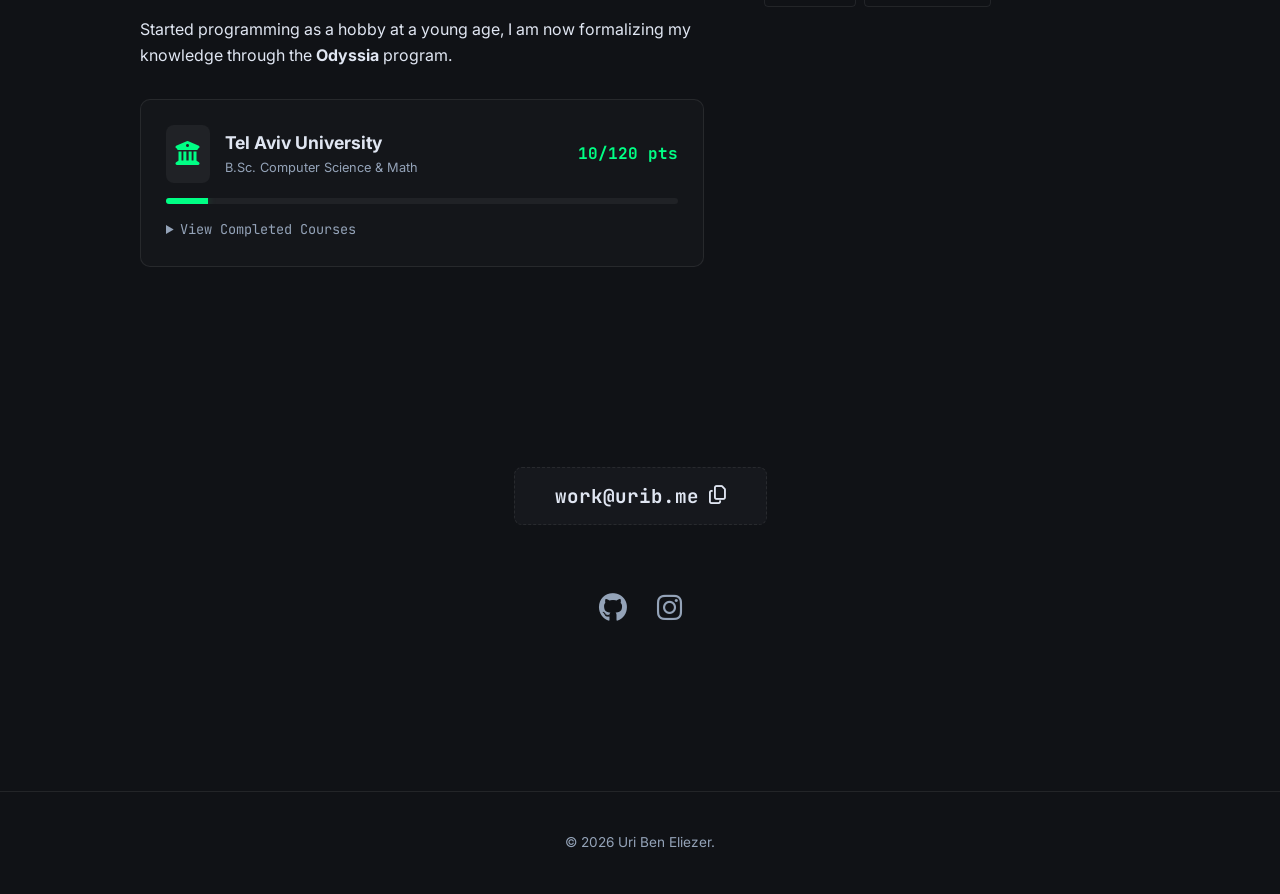
==== commit 13dcf05e: "test" ====
--- a/index.html
+++ b/index.html
@@ -1,135 +1,194 @@
 <!DOCTYPE html>
 <html lang="en">
 <head>
-  <meta charset="UTF-8">
-  <meta name="viewport" content="width=device-width, initial-scale=1.0">
-  <title>Uri Ben Eliezer | Elite Developer</title>
-  <link rel="stylesheet" href="styles.css">
-  <link rel="stylesheet" href="https://cdnjs.cloudflare.com/ajax/libs/font-awesome/6.4.0/css/all.min.css">
-  <link href="https://fonts.googleapis.com/css2?family=Inter:wght@300;400;600;700;800;900&family=JetBrains+Mono:wght@400;500&display=swap" rel="stylesheet">
+    <meta charset="UTF-8">
+    <meta name="viewport" content="width=device-width, initial-scale=1.0">
+    <title>Uri Ben Eliezer | Odyssia Scholar</title>
+    <link rel="stylesheet" href="styles.css">
+    <link rel="stylesheet" href="https://cdnjs.cloudflare.com/ajax/libs/font-awesome/6.4.0/css/all.min.css">
+    <link href="https://fonts.googleapis.com/css2?family=Inter:wght@300;400;500;600;700;800&family=JetBrains+Mono:wght@400;500&display=swap" rel="stylesheet">
 </head>
 <body>
 
-  <div class="scroll-progress" id="progressBar"></div>
+<div class="scroll-progress" id="progressBar"></div>
 
-  <nav class="nav">
-    <div class="logo">URIB<span style="color:var(--accent)">.ME</span></div>
-    <div class="nav-links">
-      <a href="#work">Projects</a>
-      <a href="#about">About</a>
-      <a href="#contact">Contact</a>
+<nav class="nav">
+    <div class="container nav-container">
+        <a href="index.html" class="logo">URIB<span class="text-accent">.ME</span></a>
+
+        <div class="nav-links">
+            <a href="#work" class="nav-link">Projects</a>
+            <a href="#about" class="nav-link">About</a>
+            <a href="setup.html" class="nav-link">Workspace</a>
+            <a href="#contact" class="nav-link">Contact</a>
+        </div>
+
+        <div class="hamburger">
+            <i class="fas fa-bars"></i>
+        </div>
     </div>
-  </nav>
+</nav>
 
-  <header class="container hero">
-    <div class="fade-in">
-      <div class="status-badge"><div class="status-dot"></div> Open to Internships</div>
+<main>
+    <header class="hero container">
+        <div class="fade-in">
+            <div class="status-badge">
+                <span class="status-dot"></span> 10th Grade &bull; Odyssia Program
+            </div>
 
-      <h1 class="hero-name">Uri Ben Eliezer</h1>
-      <h2 class="hero-subtitle">High-performance <br> <span class="highlight">backend engineering</span>.</h2>
+            <h1 class="hero-name">Uri Ben Eliezer</h1>
+            <h2 class="hero-subtitle">
+                Aspiring <span class="highlight">Software Engineer</span>.
+            </h2>
 
-      <p>Elite high school program student specializing in Python, C#, and Java. I build scalable architecture for complex problems.</p>
+            <p class="hero-desc">
+                Passionate developer since childhood, currently mastering CS & Math at Tel Aviv University through the elite Odyssia program.
+            </p>
 
-      <div class="btn-group">
-        <a href="#work" class="btn">View Projects</a>
-        <a href="#" class="btn btn-outline">Download CV <i class="fas fa-arrow-down"></i></a>
-      </div>
+            <div class="btn-group">
+                <a href="#work" class="btn btn-primary">View Projects</a>
+                <a href="#contact" class="btn btn-outline">Contact Me</a>
+            </div>
 
-      <div class="stats-row">
-        <div class="stat-item">
-          <h3>3+</h3>
-          <p>Years Coding</p>
+            <div class="stats-row">
+                <div class="stat-item">
+                    <span class="stat-number">2019</span>
+                    <span class="stat-label">Started Coding</span>
+                </div>
+                <div class="stat-item">
+                    <span class="stat-number">10th</span>
+                    <span class="stat-label">Grade Level</span>
+                </div>
+                <div class="stat-item">
+                    <span class="stat-number">Odyssia</span>
+                    <span class="stat-label">Elite Track</span>
+                </div>
+            </div>
         </div>
-        <div class="stat-item">
-          <h3>Top 1%</h3>
-          <p>Class Ranking</p>
+    </header>
+
+    <section id="work" class="section container">
+        <h2 class="section-title fade-in">Selected Projects</h2>
+        <div class="grid">
+
+            <article class="card fade-in">
+                <div class="card-header">
+                    <i class="fas fa-layer-group card-icon"></i>
+                    <h3 class="card-title">Project Alpha</h3>
+                </div>
+                <p class="card-desc">A template for a future high-performance backend system. Placeholder for architectural description and tech stack utilization.</p>
+                <div class="tech-tags">
+                    <span class="tag">Language</span>
+                    <span class="tag">Framework</span>
+                    <span class="tag">Database</span>
+                </div>
+                <span class="card-link">Coming Soon <i class="fas fa-clock"></i></span>
+            </article>
+
+            <article class="card fade-in">
+                <div class="card-header">
+                    <i class="fas fa-code-branch card-icon"></i>
+                    <h3 class="card-title">Project Beta</h3>
+                </div>
+                <p class="card-desc">Future placeholder for an algorithm-heavy application or data analysis tool designed for optimization.</p>
+                <div class="tech-tags">
+                    <span class="tag">Python</span>
+                    <span class="tag">NumPy</span>
+                    <span class="tag">AI</span>
+                </div>
+                <span class="card-link">Coming Soon <i class="fas fa-clock"></i></span>
+            </article>
+
+            <article class="card fade-in">
+                <div class="card-header">
+                    <i class="fas fa-terminal card-icon"></i>
+                    <h3 class="card-title">Project Gamma</h3>
+                </div>
+                <p class="card-desc">Space reserved for a CLI tool or system utility. Will demonstrate proficiency in low-level programming.</p>
+                <div class="tech-tags">
+                    <span class="tag">C++</span>
+                    <span class="tag">Rust</span>
+                    <span class="tag">System</span>
+                </div>
+                <span class="card-link">Coming Soon <i class="fas fa-clock"></i></span>
+            </article>
+
         </div>
-        <div class="stat-item">
-          <h3>10+</h3>
-          <p>Elite Projects</p>
+    </section>
+
+    <section id="about" class="section container">
+        <div class="about-grid">
+
+            <div class="about-text fade-in">
+                <h2 class="section-title">Academic Journey</h2>
+                <p>Started programming as a hobby at a young age, I am now formalizing my knowledge through the <strong>Odyssia</strong> program.</p>
+
+                <div class="degree-card">
+                    <div class="degree-header">
+                        <div class="degree-icon"><i class="fas fa-university"></i></div>
+                        <div class="degree-info">
+                            <h4>Tel Aviv University</h4>
+                            <p>B.Sc. Computer Science & Math</p>
+                        </div>
+                        <div class="degree-percentage">10/120 pts</div>
+                    </div>
+
+                    <div class="progress-track">
+                        <div class="progress-fill" style="width: 8.3%;"></div>
+                    </div>
+
+                    <details class="course-list">
+                        <summary>View Completed Courses</summary>
+                        <ul class="course-items">
+                            <li>
+                                <span>Extended Intro to CS</span>
+                                <span class="course-score">6 pts</span>
+                            </li>
+                            <li>
+                                <span>Discrete Mathematics 1</span>
+                                <span class="course-score">4 pts</span>
+                            </li>
+                        </ul>
+                    </details>
+                </div>
+
+            </div>
+
+            <div class="skills-wrapper fade-in">
+                <h3 class="skills-title">Technical Stack</h3>
+                <div class="tech-tags">
+                    <span class="tag">Python</span>
+                    <span class="tag">Java</span>
+                    <span class="tag">C#</span>
+                    <span class="tag">C++</span>
+                    <span class="tag">Git</span>
+                    <span class="tag">Linux</span>
+                    <span class="tag">Algorithms</span>
+                    <span class="tag">Data Structures</span>
+                </div>
+            </div>
+
         </div>
-      </div>
-    </div>
-  </header>
+    </section>
 
-  <section id="work" class="container section">
-    <h2 class="section-title fade-in">Selected Work</h2>
-    <div class="grid">
+    <section id="contact" class="section container contact-section fade-in">
+        <button class="copy-email-btn" data-email="work@urib.me">
+            <span class="email-text">work@urib.me</span>
+            <i class="far fa-copy"></i>
+        </button>
+        <div id="copy-feedback">COPIED</div>
 
-      <div class="card fade-in">
-        <i class="fas fa-chart-line card-icon"></i>
-        <h3>Data Analysis Engine</h3>
-        <p>High-throughput Python pipeline processing financial datasets with optimized algorithms for real-time insights.</p>
-        <div class="tech-tags">
-          <span class="tag">Python</span> <span class="tag">Pandas</span> <span class="tag">FastAPI</span>
+        <div class="socials">
+            <a href="https://github.com/StupidityInc" target="_blank"><i class="fab fa-github"></i></a>
+            <a href="https://www.instagram.com/uri.be_/" target="_blank"><i class="fab fa-instagram"></i></a>
         </div>
-        <a href="https://github.com/StupidityInc" target="_blank" class="card-link">View Code &rarr;</a>
-      </div>
+    </section>
+</main>
 
-      <div class="card fade-in">
-        <i class="fas fa-terminal card-icon"></i>
-        <h3>Enterprise System</h3>
-        <p>Robust .NET Core architecture featuring strict type safety, asynchronous memory management, and WPF integration.</p>
-        <div class="tech-tags">
-          <span class="tag">C#</span> <span class="tag">.NET 8</span> <span class="tag">WPF</span>
-        </div>
-        <a href="https://github.com/StupidityInc" target="_blank" class="card-link">View Code &rarr;</a>
-      </div>
+<footer class="footer">
+    <p>&copy; <span id="year"></span> Uri Ben Eliezer.</p>
+</footer>
 
-      <div class="card fade-in">
-        <i class="fas fa-network-wired card-icon"></i>
-        <h3>Distributed Service</h3>
-        <p>Scalable microservice backed by Java Spring Boot, designed for zero-downtime deployments and high concurrency.</p>
-        <div class="tech-tags">
-          <span class="tag">Java</span> <span class="tag">Spring</span> <span class="tag">Docker</span>
-        </div>
-        <a href="https://github.com/StupidityInc" target="_blank" class="card-link">View Code &rarr;</a>
-      </div>
-
-    </div>
-  </section>
-
-  <section id="about" class="container section">
-    <div class="about-grid">
-      <div class="about-text fade-in">
-        <h2 class="section-title">About Me</h2>
-        <p>I believe that <span style="color:var(--text); font-weight:600;">simplicity is the ultimate sophistication</span>. My approach to development is grounded in writing clean, maintainable code while delivering pixel-perfect architecture.</p>
-        <p>With a background in computer science and a passion for modern aesthetics, I bridge the gap between technical complexity and user experience.</p>
-      </div>
-      <div class="skills-wrapper fade-in">
-        <h3 style="font-size:1.2rem; margin-bottom:20px; color:var(--text);">Technical Arsenal</h3>
-        <div class="tech-tags">
-          <span class="tag">JavaScript (ES6+)</span>
-          <span class="tag">TypeScript</span>
-          <span class="tag">React / Next.js</span>
-          <span class="tag">Node.js</span>
-          <span class="tag">PostgreSQL</span>
-          <span class="tag">AWS / Azure</span>
-          <span class="tag">Docker</span>
-          <span class="tag">Git</span>
-          <span class="tag">Linux</span>
-        </div>
-      </div>
-    </div>
-  </section>
-
-  <section id="contact" class="container contact-section fade-in">
-    <button class="copy-email-btn" onclick="copyEmail()">
-      contact@urib.me
-    </button>
-    <div id="copy-feedback">COPIED TO CLIPBOARD</div>
-
-    <div class="socials">
-        <a href="https://www.instagram.com/uri.be_/" target="_blank"><i class="fab fa-instagram"></i></a>
-        <a href="https://github.com/StupidityInc" target="_blank"><i class="fab fa-github"></i></a>
-        <a href="https://urib.me" target="_blank"><i class="fas fa-globe"></i></a>
-    </div>
-  </section>
-
-  <footer>
-    <p>&copy; 2025 Uri Ben Eliezer.</p>
-  </footer>
-
-  <script src="script.js"></script>
+<script src="script.js"></script>
 </body>
 </html>
--- a/styles.css
+++ b/styles.css
@@ -1,152 +1,204 @@
 /* --- 🎨 THEME CONTROLLER --- */
 :root {
-  /* GLOBAL DEFAULTS */
-  --font-main: 'Inter', -apple-system, BlinkMacSystemFont, sans-serif;
-  --font-mono: 'JetBrains Mono', monospace;
-  --easing: cubic-bezier(0.16, 1, 0.3, 1);
-
-  /* --- ACTIVE THEME: ELECTRIC MINT (Nano Banana Original) --- */
-  --bg: #101216;
-  --bg-card: #16181d;
-  --text: #e0e6f2;
-  --text-muted: #94a3b8;
-  --accent: #00FF85;
-  --accent-glow: rgba(0, 255, 133, 0.15);
-  --border: rgba(255, 255, 255, 0.08);
-}
-
-/* --- RESET & BASE --- */
-* { margin: 0; padding: 0; box-sizing: border-box; }
+    --font-main: 'Inter', sans-serif;
+    --font-mono: 'JetBrains Mono', monospace;
+
+    --bg-main: #101216;
+    --bg-card: #16181d;
+    --bg-nav: rgba(16, 18, 22, 0.95); /* High opacity prevents "mixing" */
+
+    --text-primary: #e0e6f2;
+    --text-muted: #94a3b8;
+    --text-white: #ffffff;
+    --border: rgba(255, 255, 255, 0.08);
+
+    --easing: cubic-bezier(0.16, 1, 0.3, 1);
+
+    /* DEFAULT THEME (Electric Mint) */
+    --accent: #00FF85;
+    --accent-glow: rgba(0, 255, 133, 0.2);
+}
+
+/* WORKSPACE THEME (System Cyan) */
+body.theme-workspace {
+    --accent: #00F0FF;
+    --accent-glow: rgba(0, 240, 255, 0.25);
+}
+
+/* --- RESET --- */
+*, *::before, *::after { margin: 0; padding: 0; box-sizing: border-box; }
 html { scroll-behavior: smooth; }
 
 body {
-  background-color: var(--bg); color: var(--text);
-  font-family: var(--font-main); line-height: 1.6;
-  -webkit-font-smoothing: antialiased;
-  transition: background-color 0.3s, color 0.3s;
+    background-color: var(--bg-main);
+    color: var(--text-primary);
+    font-family: var(--font-main);
+    line-height: 1.6;
+    overflow-x: hidden;
+    animation: pageFadeIn 0.5s ease-out;
+}
+
+@keyframes pageFadeIn {
+    from { opacity: 0; transform: translateY(5px); }
+    to { opacity: 1; transform: translateY(0); }
 }
 
 a { text-decoration: none; color: inherit; transition: 0.2s; }
 ul { list-style: none; }
 
-/* --- SCROLL PROGRESS --- */
-.scroll-progress {
-  position: fixed; top: 0; left: 0; height: 3px; background: var(--accent);
-  width: 0%; z-index: 2000; box-shadow: 0 0 10px var(--accent-glow);
-}
-
-/* --- NAVBAR --- */
+/* --- UTILITIES --- */
+.container { max-width: 1000px; margin: 0 auto; padding: 0 24px; }
+.text-accent { color: var(--accent); }
+.highlight {
+    color: var(--text-white);
+    text-decoration: underline var(--accent) 3px;
+    text-underline-offset: 5px;
+    text-decoration-skip-ink: none;
+}
+.fade-in { opacity: 0; transform: translateY(20px); transition: 0.8s var(--easing); }
+.fade-in.visible { opacity: 1; transform: translateY(0); }
+
+/* --- NAVIGATION --- */
 .nav {
-  position: fixed; top: 0; width: 100%; height: 80px;
-  display: flex; align-items: center; justify-content: space-between;
-  background: color-mix(in srgb, var(--bg), transparent 10%);
-  backdrop-filter: blur(12px); border-bottom: 1px solid var(--border);
-  z-index: 100; padding: 0 5%;
-}
-
-.logo { font-weight: 800; font-size: 1.25rem; letter-spacing: -0.05em; font-family: var(--font-mono); }
-.logo span { color: var(--accent); }
-
-.nav-links { display: flex; gap: 30px; }
-.nav-links a { font-size: 0.9rem; color: var(--text-muted); font-weight: 500; }
-.nav-links a:hover { color: var(--accent); }
-
-/* --- HERO SECTION --- */
-.container { max-width: 900px; margin: 0 auto; padding: 0 24px; }
-.hero { min-height: 90vh; display: flex; flex-direction: column; justify-content: center; padding-top: 60px; }
-
-/* Status Badge */
+    position: fixed; top: 0; width: 100%; height: 80px;
+    background: var(--bg-nav); backdrop-filter: blur(12px);
+    border-bottom: 1px solid var(--border); z-index: 1000;
+    display: flex; align-items: center;
+}
+.nav-container {
+    display: flex; justify-content: space-between; align-items: center; width: 100%;
+}
+.logo {
+    font-family: var(--font-mono); font-weight: 800; font-size: 1.25rem;
+    letter-spacing: -0.05em; color: var(--text-primary); width: 150px;
+}
+.nav-links { display: flex; gap: 32px; }
+.nav-link {
+    font-size: 0.9rem; color: var(--text-muted); font-weight: 500;
+    position: relative;
+}
+.nav-link:hover, .nav-link.active { color: var(--accent); }
+.nav-link.active::after {
+    content: ''; position: absolute; bottom: -4px; left: 0; width: 100%; height: 2px;
+    background: var(--accent); box-shadow: 0 0 10px var(--accent);
+}
+
+.hamburger { display: none; font-size: 1.5rem; color: var(--text-primary); cursor: pointer; }
+
+/* --- HERO --- */
+.hero { min-height: 85vh; display: flex; flex-direction: column; justify-content: center; padding-top: 100px; }
 .status-badge {
-  display: inline-flex; align-items: center; gap: 8px; padding: 6px 12px;
-  border-radius: 50px; background: color-mix(in srgb, var(--accent), transparent 90%);
-  border: 1px solid var(--border); color: var(--text); font-size: 0.8rem; font-weight: 600;
-  margin-bottom: 24px; width: fit-content; font-family: var(--font-mono);
-}
-.status-dot { width: 8px; height: 8px; background: var(--accent); border-radius: 50%; box-shadow: 0 0 8px var(--accent); animation: pulse 2s infinite; }
+    display: inline-flex; align-items: center; gap: 8px; padding: 6px 14px;
+    border-radius: 50px; background: rgba(255, 255, 255, 0.03);
+    border: 1px solid var(--border); font-size: 0.8rem; font-weight: 600;
+    margin-bottom: 24px; font-family: var(--font-mono); color: var(--text-muted);
+}
+.status-dot {
+    width: 6px; height: 6px; background: var(--accent);
+    border-radius: 50%; box-shadow: 0 0 8px var(--accent); animation: pulse 2s infinite;
+}
 @keyframes pulse { 0% { opacity: 1; } 50% { opacity: 0.5; } 100% { opacity: 1; } }
 
-/* Name & Title */
 .hero-name {
-  font-size: clamp(3rem, 8vw, 5rem); font-weight: 900; color: var(--accent);
-  line-height: 1.1; letter-spacing: -0.03em; text-shadow: 0 0 40px var(--accent-glow);
-  margin-bottom: 10px;
-}
-.hero-subtitle { font-size: clamp(1.5rem, 4vw, 2.5rem); font-weight: 700; color: var(--text); margin-bottom: 24px; }
-.highlight { color: #fff; text-decoration: underline var(--accent) 3px; text-underline-offset: 4px; }
-
-.hero p { font-size: 1.15rem; color: var(--text-muted); max-width: 600px; margin-bottom: 40px; }
-
-/* Stats */
+    font-size: clamp(3rem, 7vw, 5rem); font-weight: 900; color: var(--accent);
+    line-height: 1.1; letter-spacing: -0.03em;
+    text-shadow: 0 0 60px var(--accent-glow); margin-bottom: 15px;
+}
+.hero-subtitle { font-size: clamp(1.5rem, 4vw, 2.5rem); font-weight: 700; margin-bottom: 24px; }
+.hero-desc { font-size: 1.1rem; color: var(--text-muted); max-width: 600px; margin-bottom: 40px; }
+
 .stats-row {
-  display: flex; gap: 40px; margin-top: 40px; border-top: 1px solid var(--border); padding-top: 30px;
-}
-.stat-item h3 { font-size: 2rem; color: var(--text); margin: 0; line-height: 1; }
-.stat-item p { font-size: 0.8rem; color: var(--text-muted); margin: 5px 0 0 0; text-transform: uppercase; letter-spacing: 0.05em; font-family: var(--font-mono); }
-
-/* Buttons */
+    display: flex; gap: 40px; margin-top: 50px; border-top: 1px solid var(--border); padding-top: 30px;
+}
+.stat-item { display: flex; flex-direction: column; }
+.stat-number { font-size: 1.8rem; font-weight: 700; color: var(--text-primary); }
+.stat-label { font-size: 0.75rem; color: var(--text-muted); text-transform: uppercase; letter-spacing: 0.05em; font-family: var(--font-mono); margin-top: 5px;}
+
+/* --- BUTTONS --- */
 .btn-group { display: flex; gap: 15px; flex-wrap: wrap; }
 .btn {
-  display: inline-flex; align-items: center; gap: 8px; padding: 12px 32px; border-radius: 6px;
-  font-weight: 600; font-size: 0.95rem; background: var(--accent); color: var(--bg);
-  border: 1px solid var(--accent); transition: 0.3s; cursor: pointer;
-}
-.btn:hover { background: transparent; color: var(--accent); box-shadow: 0 0 20px var(--accent-glow); }
-.btn-outline { background: transparent; color: var(--text); border: 1px solid var(--border); }
+    display: inline-flex; align-items: center; gap: 10px; padding: 12px 30px;
+    border-radius: 6px; font-weight: 600; font-size: 0.95rem; cursor: pointer; transition: 0.3s;
+}
+.btn-primary { background: var(--accent); color: var(--bg-main); border: 1px solid var(--accent); }
+.btn-primary:hover { background: transparent; color: var(--accent); box-shadow: 0 0 20px var(--accent-glow); }
+.btn-outline { border: 1px solid var(--border); color: var(--text-primary); }
 .btn-outline:hover { border-color: var(--accent); color: var(--accent); }
 
-/* --- PROJECTS --- */
-.section { padding: 120px 0; }
-.section-title { font-size: 2rem; margin-bottom: 50px; font-weight: 800; border-bottom: 1px solid var(--border); padding-bottom: 15px; }
-
+/* --- CARDS & GRID --- */
+/* CRITICAL FIX: scroll-margin-top ensures nav doesn't cover content when clicking links */
+.section {
+    padding: 100px 0;
+    scroll-margin-top: 80px;
+}
+
+.section-title { font-size: 2rem; margin-bottom: 40px; font-weight: 800; border-bottom: 1px solid var(--border); padding-bottom: 15px; }
 .grid { display: grid; grid-template-columns: repeat(auto-fit, minmax(300px, 1fr)); gap: 24px; }
 
 .card {
-  border: 1px solid var(--border); border-radius: 8px; padding: 30px;
-  background: var(--bg-card); transition: 0.3s; display: flex; flex-direction: column;
-}
-.card:hover { border-color: var(--accent); transform: translateY(-5px); box-shadow: 0 10px 30px -10px rgba(0,0,0,0.5); }
-
-.card-icon { font-size: 1.8rem; color: var(--accent); margin-bottom: 15px; }
-.card h3 { font-size: 1.3rem; margin-bottom: 10px; font-weight: 700; color: var(--text); }
-.card p { font-size: 0.95rem; color: var(--text-muted); margin-bottom: 20px; flex-grow: 1; }
+    background: var(--bg-card); border: 1px solid var(--border); border-radius: 12px;
+    padding: 30px; display: flex; flex-direction: column; transition: 0.3s;
+}
+.card:hover { transform: translateY(-5px); border-color: var(--accent); }
+.card-header { display: flex; justify-content: space-between; align-items: flex-start; margin-bottom: 15px; }
+.card-icon { font-size: 1.8rem; color: var(--accent); }
+.card-title { font-size: 1.2rem; margin-bottom: 10px; font-weight: 700; }
+.card-desc { font-size: 0.9rem; color: var(--text-muted); margin-bottom: 20px; flex-grow: 1; }
+.card-link { font-size: 0.85rem; font-weight: 600; color: var(--text-muted); display: flex; align-items: center; gap: 6px; }
 
 .tech-tags { display: flex; gap: 8px; flex-wrap: wrap; margin-bottom: 20px; }
-.tag {
-  font-size: 0.75rem; padding: 4px 10px; background: color-mix(in srgb, var(--accent), transparent 95%);
-  border: 1px solid var(--border); border-radius: 4px; color: var(--text-muted); font-family: var(--font-mono);
-}
-.card-link { font-size: 0.9rem; font-weight: 600; color: var(--accent); display: inline-flex; align-items: center; gap: 5px; }
-
-/* --- ABOUT GRID --- */
-.about-grid { display: grid; grid-template-columns: 1fr; gap: 50px; }
-@media(min-width: 768px) { .about-grid { grid-template-columns: 1.2fr 0.8fr; } }
-.about-text p { font-size: 1.1rem; color: var(--text-muted); margin-bottom: 24px; }
+.tag { font-size: 0.75rem; padding: 4px 10px; border: 1px solid var(--border); border-radius: 4px; color: var(--text-muted); font-family: var(--font-mono); }
+
+/* --- DEGREE WIDGET --- */
+.about-grid { display: grid; grid-template-columns: 1.2fr 0.8fr; gap: 60px; }
+
+.degree-card {
+    margin-top: 30px; background: rgba(255, 255, 255, 0.02);
+    border: 1px solid var(--border); border-radius: 10px; padding: 25px;
+}
+.degree-header { display: flex; align-items: center; gap: 15px; margin-bottom: 15px; }
+.degree-icon { font-size: 1.5rem; color: var(--accent); background: rgba(255,255,255,0.05); padding: 10px; border-radius: 8px; }
+.degree-info h4 { margin: 0; font-size: 1.1rem; }
+.degree-info p { margin: 0; font-size: 0.8rem; color: var(--text-muted); }
+.degree-percentage { margin-left: auto; font-family: var(--font-mono); font-weight: 700; color: var(--accent); }
+
+.progress-track {
+    width: 100%; height: 6px; background: rgba(255, 255, 255, 0.05);
+    border-radius: 3px; overflow: hidden; margin-bottom: 15px;
+}
+.progress-fill { height: 100%; background: var(--accent); box-shadow: 0 0 10px var(--accent-glow); transition: width 1.5s var(--easing); }
+
+.course-list summary { cursor: pointer; font-size: 0.85rem; color: var(--text-muted); outline: none; transition: 0.2s; font-family: var(--font-mono); }
+.course-list summary:hover { color: var(--accent); }
+.course-items { margin-top: 15px; padding-left: 10px; border-left: 1px solid var(--border); }
+.course-items li { display: flex; justify-content: space-between; font-size: 0.85rem; color: var(--text-primary); margin-bottom: 8px; }
+.course-score { font-family: var(--font-mono); color: var(--text-muted); font-size: 0.75rem; }
 
 /* --- CONTACT --- */
-.contact-section { text-align: center; padding: 100px 0; }
-
+.contact-section { text-align: center; display: flex; flex-direction: column; align-items: center; }
 .copy-email-btn {
-  background: var(--bg-card); border: 1px dashed var(--border); color: var(--text);
-  padding: 15px 40px; font-size: clamp(1rem, 5vw, 1.8rem); font-weight: 700; cursor: pointer;
-  border-radius: 8px; transition: 0.3s; font-family: var(--font-mono); margin-bottom: 10px;
-}
-.copy-email-btn:hover { border-color: var(--accent); color: var(--accent); box-shadow: 0 0 25px var(--accent-glow); }
-.copy-email-btn:active { transform: scale(0.98); }
-
-#copy-feedback { font-size: 0.8rem; color: var(--accent); font-family: var(--font-mono); opacity: 0; transition: 0.3s; }
-
-.socials { display: flex; justify-content: center; gap: 40px; margin-top: 50px; }
-.socials a { font-size: 2rem; color: var(--text-muted); transition: 0.3s; }
-.socials a:hover { color: var(--accent); transform: translateY(-5px); text-shadow: 0 0 15px var(--accent-glow); }
+    background: var(--bg-card); border: 1px dashed var(--border); color: var(--text-primary);
+    padding: 15px 40px; font-size: 1.2rem; font-weight: 700; border-radius: 8px; cursor: pointer;
+    font-family: var(--font-mono); display: flex; align-items: center; gap: 10px; transition: 0.3s;
+}
+.copy-email-btn:hover { border-color: var(--accent); color: var(--accent); }
+#copy-feedback { margin-top: 10px; font-size: 0.8rem; color: var(--accent); opacity: 0; transition: 0.3s; font-family: var(--font-mono); }
+.socials { display: flex; gap: 30px; margin-top: 30px; }
+.socials a { font-size: 1.8rem; color: var(--text-muted); transition: 0.2s; }
+.socials a:hover { color: var(--accent); transform: translateY(-3px); }
 
 /* --- FOOTER --- */
-footer { padding: 40px 0; text-align: center; color: var(--text-muted); font-size: 0.85rem; border-top: 1px solid var(--border); }
-
-/* --- ANIMATION --- */
-.fade-in { opacity: 0; transform: translateY(20px); transition: 0.8s var(--easing); }
-.fade-in.visible { opacity: 1; transform: translateY(0); }
-
+.footer { padding: 40px 0; text-align: center; color: var(--text-muted); font-size: 0.85rem; border-top: 1px solid var(--border); margin-top: 60px; }
+
+/* --- MOBILE --- */
 @media (max-width: 768px) {
-  .nav-links { display: none; }
-  .stats-row { flex-wrap: wrap; gap: 30px; }
+    .hamburger { display: block; }
+    .nav-links {
+        position: fixed; top: 0; left: 0; width: 100%; height: 100vh;
+        background: var(--bg-main); flex-direction: column; justify-content: center; align-items: center;
+        transform: translateX(100%); transition: transform 0.4s var(--easing); z-index: 1001;
+    }
+    .nav-links.active { transform: translateX(0); }
+    .about-grid { grid-template-columns: 1fr; }
+    .stats-row { flex-wrap: wrap; }
 }
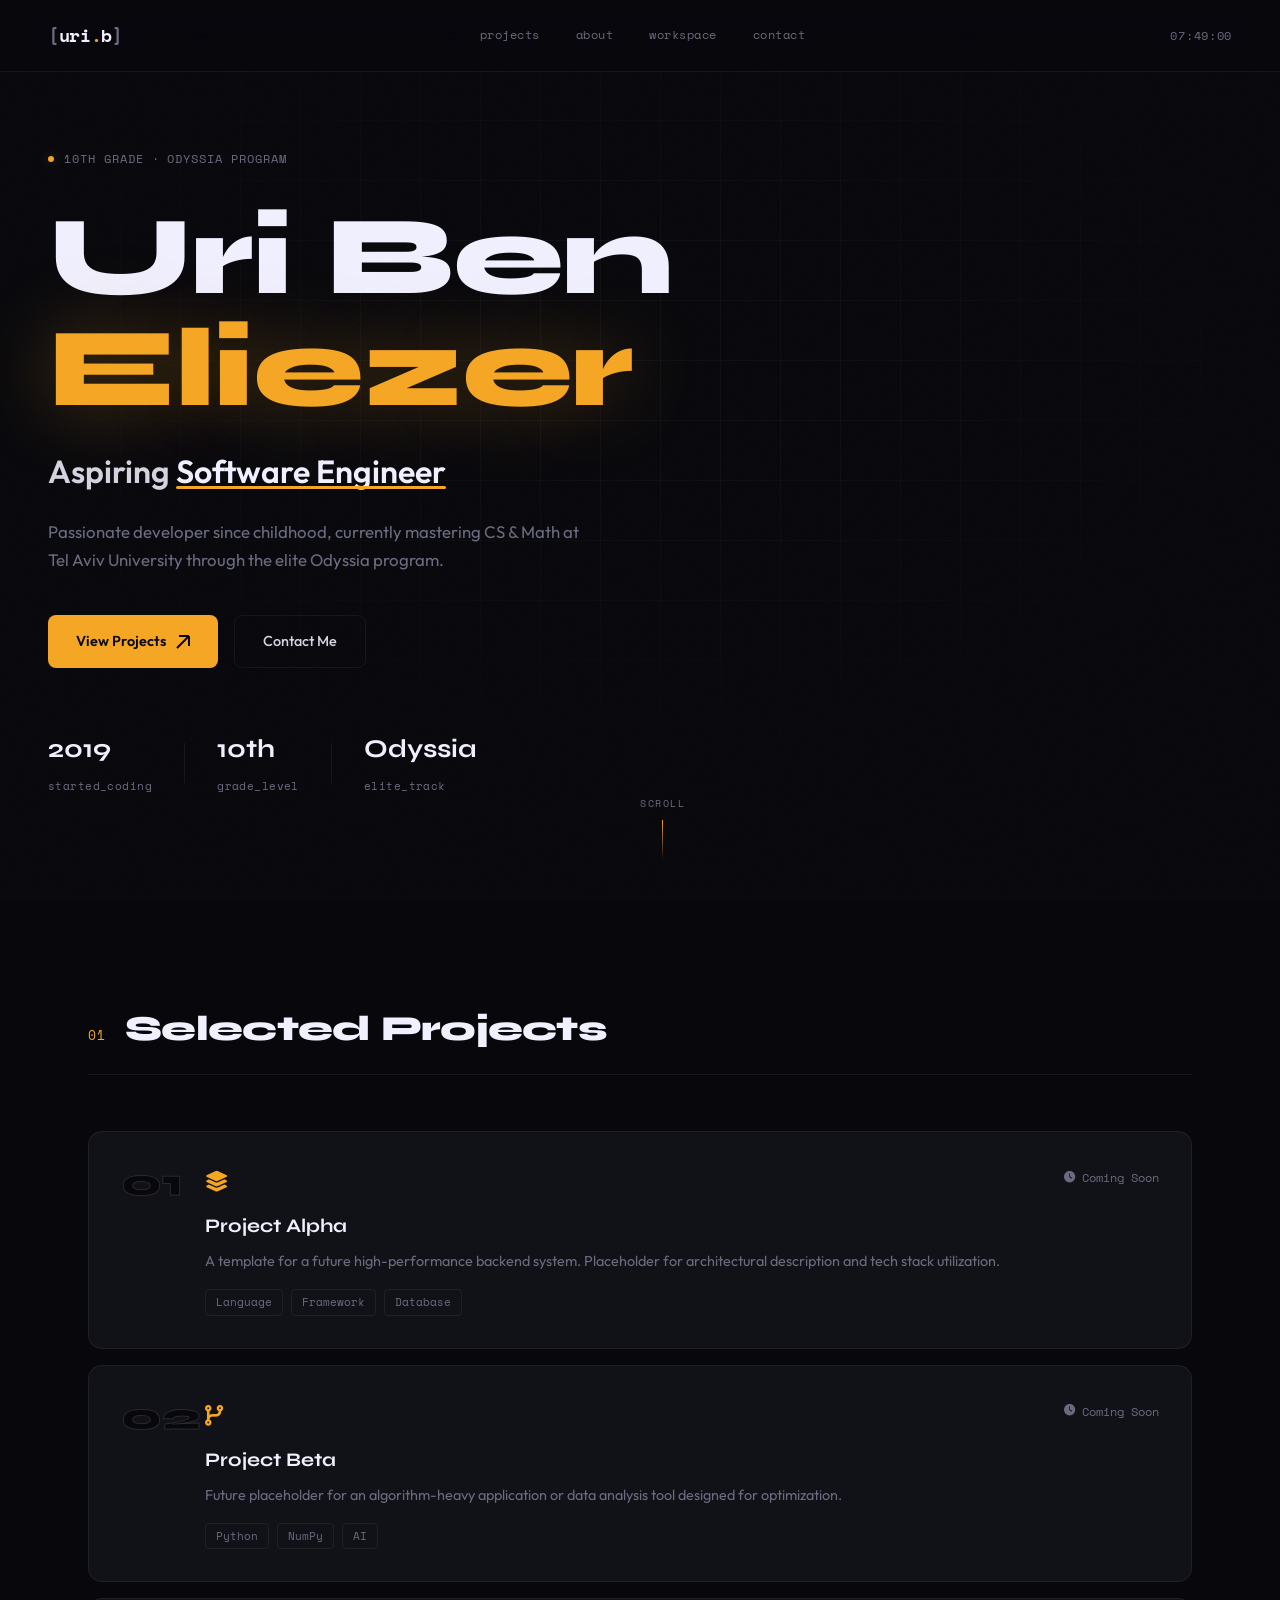
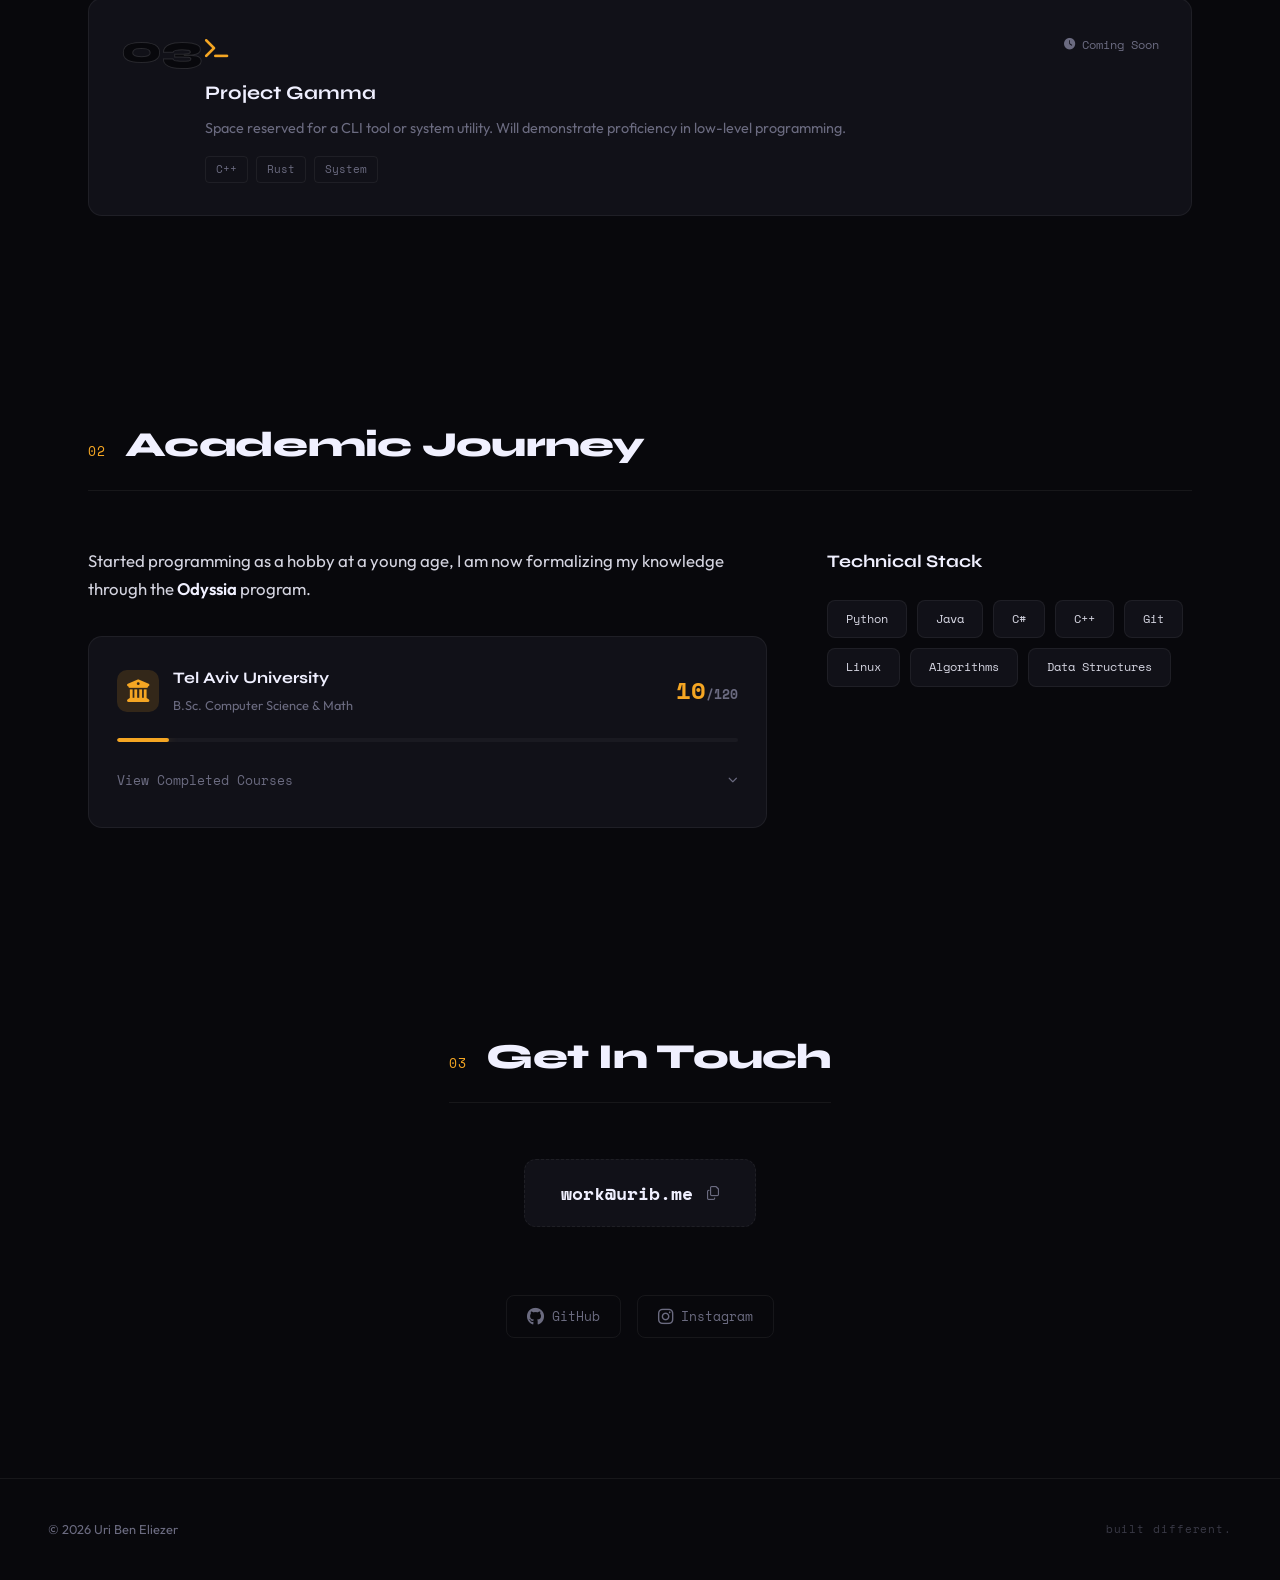
==== commit 32bf0f1e: "Add files via upload" ====
--- a/index.html
+++ b/index.html
@@ -6,189 +6,263 @@
     <title>Uri Ben Eliezer | Odyssia Scholar</title>
     <link rel="stylesheet" href="styles.css">
     <link rel="stylesheet" href="https://cdnjs.cloudflare.com/ajax/libs/font-awesome/6.4.0/css/all.min.css">
-    <link href="https://fonts.googleapis.com/css2?family=Inter:wght@300;400;500;600;700;800&family=JetBrains+Mono:wght@400;500&display=swap" rel="stylesheet">
+    <link href="https://fonts.googleapis.com/css2?family=Syne:wght@400;500;600;700;800&family=Space+Mono:wght@400;700&family=Outfit:wght@300;400;500;600;700&display=swap" rel="stylesheet">
 </head>
 <body>
 
-<div class="scroll-progress" id="progressBar"></div>
-
-<nav class="nav">
-    <div class="container nav-container">
-        <a href="index.html" class="logo">URIB<span class="text-accent">.ME</span></a>
-
-        <div class="nav-links">
-            <a href="#work" class="nav-link">Projects</a>
-            <a href="#about" class="nav-link">About</a>
-            <a href="setup.html" class="nav-link">Workspace</a>
-            <a href="#contact" class="nav-link">Contact</a>
-        </div>
-
-        <div class="hamburger">
-            <i class="fas fa-bars"></i>
-        </div>
+<!-- Boot Sequence Overlay -->
+<div class="boot-overlay" id="bootOverlay">
+    <div class="boot-content">
+        <div class="boot-line" style="--delay: 0">BIOS v3.7.1 ............ <span class="boot-ok">OK</span></div>
+        <div class="boot-line" style="--delay: 1">Memory Check 32768MB ... <span class="boot-ok">OK</span></div>
+        <div class="boot-line" style="--delay: 2">Loading kernel ......... <span class="boot-ok">OK</span></div>
+        <div class="boot-line" style="--delay: 3">Mounting /dev/uri ....... <span class="boot-ok">OK</span></div>
+        <div class="boot-line" style="--delay: 4">Starting interface ...... <span class="boot-ok">OK</span></div>
+        <div class="boot-progress"><div class="boot-bar" id="bootBar"></div></div>
+    </div>
+</div>
+
+<!-- Grain Overlay -->
+<div class="grain"></div>
+
+<!-- Cursor Glow -->
+<div class="cursor-glow" id="cursorGlow"></div>
+
+<!-- Navigation -->
+<nav class="nav" id="mainNav">
+    <div class="nav-inner">
+        <a href="index.html" class="logo">
+            <span class="logo-bracket">[</span>uri<span class="logo-dot">.</span>b<span class="logo-bracket">]</span>
+        </a>
+
+        <div class="nav-links" id="navLinks">
+            <a href="#work" class="nav-link" data-text="projects">projects</a>
+            <a href="#about" class="nav-link" data-text="about">about</a>
+            <a href="setup.html" class="nav-link" data-text="workspace">workspace</a>
+            <a href="#contact" class="nav-link" data-text="contact">contact</a>
+        </div>
+
+        <div class="nav-time" id="navTime"></div>
+
+        <button class="hamburger" id="hamburger" aria-label="Menu">
+            <span></span><span></span><span></span>
+        </button>
     </div>
 </nav>
 
 <main>
-    <header class="hero container">
-        <div class="fade-in">
-            <div class="status-badge">
-                <span class="status-dot"></span> 10th Grade &bull; Odyssia Program
-            </div>
-
-            <h1 class="hero-name">Uri Ben Eliezer</h1>
-            <h2 class="hero-subtitle">
-                Aspiring <span class="highlight">Software Engineer</span>.
-            </h2>
+    <!-- HERO -->
+    <header class="hero">
+        <div class="hero-bg-grid"></div>
+        <div class="hero-content">
+            <div class="hero-tag">
+                <span class="tag-dot"></span>
+                <span class="tag-text">10th Grade · Odyssia Program</span>
+            </div>
+
+            <h1 class="hero-name" data-text="Uri Ben Eliezer">
+                <span class="name-line">Uri Ben</span>
+                <span class="name-line name-accent">Eliezer</span>
+            </h1>
+
+            <p class="hero-role">
+                Aspiring <span class="role-highlight">Software Engineer</span>
+            </p>
 
             <p class="hero-desc">
                 Passionate developer since childhood, currently mastering CS & Math at Tel Aviv University through the elite Odyssia program.
             </p>
 
-            <div class="btn-group">
-                <a href="#work" class="btn btn-primary">View Projects</a>
-                <a href="#contact" class="btn btn-outline">Contact Me</a>
-            </div>
-
-            <div class="stats-row">
-                <div class="stat-item">
-                    <span class="stat-number">2019</span>
-                    <span class="stat-label">Started Coding</span>
-                </div>
-                <div class="stat-item">
-                    <span class="stat-number">10th</span>
-                    <span class="stat-label">Grade Level</span>
-                </div>
-                <div class="stat-item">
-                    <span class="stat-number">Odyssia</span>
-                    <span class="stat-label">Elite Track</span>
-                </div>
-            </div>
+            <div class="hero-actions">
+                <a href="#work" class="btn-primary">
+                    <span>View Projects</span>
+                    <svg width="14" height="14" viewBox="0 0 14 14" fill="none"><path d="M1 13L13 1M13 1H3M13 1V11" stroke="currentColor" stroke-width="2"/></svg>
+                </a>
+                <a href="#contact" class="btn-ghost">Contact Me</a>
+            </div>
+
+            <div class="hero-stats">
+                <div class="stat">
+                    <span class="stat-val">2019</span>
+                    <span class="stat-key">started_coding</span>
+                </div>
+                <div class="stat-divider"></div>
+                <div class="stat">
+                    <span class="stat-val">10th</span>
+                    <span class="stat-key">grade_level</span>
+                </div>
+                <div class="stat-divider"></div>
+                <div class="stat">
+                    <span class="stat-val">Odyssia</span>
+                    <span class="stat-key">elite_track</span>
+                </div>
+            </div>
+        </div>
+
+        <div class="hero-scroll-hint">
+            <span>scroll</span>
+            <div class="scroll-line"></div>
         </div>
     </header>
 
-    <section id="work" class="section container">
-        <h2 class="section-title fade-in">Selected Projects</h2>
-        <div class="grid">
-
-            <article class="card fade-in">
-                <div class="card-header">
-                    <i class="fas fa-layer-group card-icon"></i>
-                    <h3 class="card-title">Project Alpha</h3>
-                </div>
-                <p class="card-desc">A template for a future high-performance backend system. Placeholder for architectural description and tech stack utilization.</p>
-                <div class="tech-tags">
-                    <span class="tag">Language</span>
-                    <span class="tag">Framework</span>
-                    <span class="tag">Database</span>
-                </div>
-                <span class="card-link">Coming Soon <i class="fas fa-clock"></i></span>
+    <!-- PROJECTS -->
+    <section id="work" class="section">
+        <div class="section-header">
+            <span class="section-index">01</span>
+            <h2 class="section-title">Selected Projects</h2>
+        </div>
+
+        <div class="projects-grid">
+            <article class="project-card" data-anim>
+                <div class="project-number">01</div>
+                <div class="project-body">
+                    <div class="project-icon"><i class="fas fa-layer-group"></i></div>
+                    <h3>Project Alpha</h3>
+                    <p>A template for a future high-performance backend system. Placeholder for architectural description and tech stack utilization.</p>
+                    <div class="project-tags">
+                        <span>Language</span>
+                        <span>Framework</span>
+                        <span>Database</span>
+                    </div>
+                </div>
+                <div class="project-status">
+                    <i class="fas fa-clock"></i> Coming Soon
+                </div>
             </article>
 
-            <article class="card fade-in">
-                <div class="card-header">
-                    <i class="fas fa-code-branch card-icon"></i>
-                    <h3 class="card-title">Project Beta</h3>
-                </div>
-                <p class="card-desc">Future placeholder for an algorithm-heavy application or data analysis tool designed for optimization.</p>
-                <div class="tech-tags">
-                    <span class="tag">Python</span>
-                    <span class="tag">NumPy</span>
-                    <span class="tag">AI</span>
-                </div>
-                <span class="card-link">Coming Soon <i class="fas fa-clock"></i></span>
+            <article class="project-card" data-anim>
+                <div class="project-number">02</div>
+                <div class="project-body">
+                    <div class="project-icon"><i class="fas fa-code-branch"></i></div>
+                    <h3>Project Beta</h3>
+                    <p>Future placeholder for an algorithm-heavy application or data analysis tool designed for optimization.</p>
+                    <div class="project-tags">
+                        <span>Python</span>
+                        <span>NumPy</span>
+                        <span>AI</span>
+                    </div>
+                </div>
+                <div class="project-status">
+                    <i class="fas fa-clock"></i> Coming Soon
+                </div>
             </article>
 
-            <article class="card fade-in">
-                <div class="card-header">
-                    <i class="fas fa-terminal card-icon"></i>
-                    <h3 class="card-title">Project Gamma</h3>
-                </div>
-                <p class="card-desc">Space reserved for a CLI tool or system utility. Will demonstrate proficiency in low-level programming.</p>
-                <div class="tech-tags">
-                    <span class="tag">C++</span>
-                    <span class="tag">Rust</span>
-                    <span class="tag">System</span>
-                </div>
-                <span class="card-link">Coming Soon <i class="fas fa-clock"></i></span>
+            <article class="project-card" data-anim>
+                <div class="project-number">03</div>
+                <div class="project-body">
+                    <div class="project-icon"><i class="fas fa-terminal"></i></div>
+                    <h3>Project Gamma</h3>
+                    <p>Space reserved for a CLI tool or system utility. Will demonstrate proficiency in low-level programming.</p>
+                    <div class="project-tags">
+                        <span>C++</span>
+                        <span>Rust</span>
+                        <span>System</span>
+                    </div>
+                </div>
+                <div class="project-status">
+                    <i class="fas fa-clock"></i> Coming Soon
+                </div>
             </article>
-
         </div>
     </section>
 
-    <section id="about" class="section container">
-        <div class="about-grid">
-
-            <div class="about-text fade-in">
-                <h2 class="section-title">Academic Journey</h2>
-                <p>Started programming as a hobby at a young age, I am now formalizing my knowledge through the <strong>Odyssia</strong> program.</p>
-
-                <div class="degree-card">
-                    <div class="degree-header">
-                        <div class="degree-icon"><i class="fas fa-university"></i></div>
-                        <div class="degree-info">
-                            <h4>Tel Aviv University</h4>
-                            <p>B.Sc. Computer Science & Math</p>
+    <!-- ABOUT -->
+    <section id="about" class="section">
+        <div class="section-header">
+            <span class="section-index">02</span>
+            <h2 class="section-title">Academic Journey</h2>
+        </div>
+
+        <div class="about-layout">
+            <div class="about-text" data-anim>
+                <p class="about-intro">Started programming as a hobby at a young age, I am now formalizing my knowledge through the <strong>Odyssia</strong> program.</p>
+
+                <div class="degree-widget">
+                    <div class="degree-top">
+                        <div class="degree-uni">
+                            <i class="fas fa-university"></i>
+                            <div>
+                                <h4>Tel Aviv University</h4>
+                                <span>B.Sc. Computer Science & Math</span>
+                            </div>
                         </div>
-                        <div class="degree-percentage">10/120 pts</div>
-                    </div>
-
-                    <div class="progress-track">
-                        <div class="progress-fill" style="width: 8.3%;"></div>
-                    </div>
-
-                    <details class="course-list">
-                        <summary>View Completed Courses</summary>
-                        <ul class="course-items">
+                        <div class="degree-pct">10<small>/120</small></div>
+                    </div>
+
+                    <div class="degree-bar-track">
+                        <div class="degree-bar-fill" style="--target-width: 8.3%"></div>
+                    </div>
+
+                    <details class="degree-courses">
+                        <summary>
+                            <span>View Completed Courses</span>
+                            <i class="fas fa-chevron-down"></i>
+                        </summary>
+                        <ul>
                             <li>
                                 <span>Extended Intro to CS</span>
-                                <span class="course-score">6 pts</span>
+                                <code>6 pts</code>
                             </li>
                             <li>
                                 <span>Discrete Mathematics 1</span>
-                                <span class="course-score">4 pts</span>
+                                <code>4 pts</code>
                             </li>
                         </ul>
                     </details>
                 </div>
-
-            </div>
-
-            <div class="skills-wrapper fade-in">
-                <h3 class="skills-title">Technical Stack</h3>
-                <div class="tech-tags">
-                    <span class="tag">Python</span>
-                    <span class="tag">Java</span>
-                    <span class="tag">C#</span>
-                    <span class="tag">C++</span>
-                    <span class="tag">Git</span>
-                    <span class="tag">Linux</span>
-                    <span class="tag">Algorithms</span>
-                    <span class="tag">Data Structures</span>
-                </div>
-            </div>
-
+            </div>
+
+            <div class="skills-panel" data-anim>
+                <h3>Technical Stack</h3>
+                <div class="skills-grid">
+                    <div class="skill-chip" style="--i:0">Python</div>
+                    <div class="skill-chip" style="--i:1">Java</div>
+                    <div class="skill-chip" style="--i:2">C#</div>
+                    <div class="skill-chip" style="--i:3">C++</div>
+                    <div class="skill-chip" style="--i:4">Git</div>
+                    <div class="skill-chip" style="--i:5">Linux</div>
+                    <div class="skill-chip" style="--i:6">Algorithms</div>
+                    <div class="skill-chip" style="--i:7">Data Structures</div>
+                </div>
+            </div>
         </div>
     </section>
 
-    <section id="contact" class="section container contact-section fade-in">
-        <button class="copy-email-btn" data-email="work@urib.me">
-            <span class="email-text">work@urib.me</span>
-            <i class="far fa-copy"></i>
-        </button>
-        <div id="copy-feedback">COPIED</div>
-
-        <div class="socials">
-            <a href="https://github.com/StupidityInc" target="_blank"><i class="fab fa-github"></i></a>
-            <a href="https://www.instagram.com/uri.be_/" target="_blank"><i class="fab fa-instagram"></i></a>
+    <!-- CONTACT -->
+    <section id="contact" class="section section-contact">
+        <div class="section-header">
+            <span class="section-index">03</span>
+            <h2 class="section-title">Get In Touch</h2>
+        </div>
+
+        <div class="contact-box" data-anim>
+            <button class="email-btn" id="copyEmail" data-email="work@urib.me">
+                <span class="email-label">work@urib.me</span>
+                <span class="email-copy-icon"><i class="far fa-copy"></i></span>
+            </button>
+            <div class="copy-toast" id="copyToast">Copied!</div>
+        </div>
+
+        <div class="socials" data-anim>
+            <a href="https://github.com/StupidityInc" target="_blank" class="social-link">
+                <i class="fab fa-github"></i>
+                <span>GitHub</span>
+            </a>
+            <a href="https://www.instagram.com/uri.be_/" target="_blank" class="social-link">
+                <i class="fab fa-instagram"></i>
+                <span>Instagram</span>
+            </a>
         </div>
     </section>
 </main>
 
 <footer class="footer">
-    <p>&copy; <span id="year"></span> Uri Ben Eliezer.</p>
+    <div class="footer-inner">
+        <span>&copy; <span id="year"></span> Uri Ben Eliezer</span>
+        <span class="footer-tag">built different.</span>
+    </div>
 </footer>
 
 <script src="script.js"></script>
 </body>
-</html>+</html>
--- a/styles.css
+++ b/styles.css
@@ -1,204 +1,954 @@
-/* --- 🎨 THEME CONTROLLER --- */
+/* ═══════════════════════════════════════════════
+   URI.B — PERSONAL SITE
+   Aesthetic: Terminal Noir × Liquid Glass
+   ═══════════════════════════════════════════════ */
+
 :root {
-    --font-main: 'Inter', sans-serif;
-    --font-mono: 'JetBrains Mono', monospace;
-
-    --bg-main: #101216;
-    --bg-card: #16181d;
-    --bg-nav: rgba(16, 18, 22, 0.95); /* High opacity prevents "mixing" */
-
-    --text-primary: #e0e6f2;
-    --text-muted: #94a3b8;
-    --text-white: #ffffff;
-    --border: rgba(255, 255, 255, 0.08);
-
-    --easing: cubic-bezier(0.16, 1, 0.3, 1);
-
-    /* DEFAULT THEME (Electric Mint) */
-    --accent: #00FF85;
-    --accent-glow: rgba(0, 255, 133, 0.2);
-}
-
-/* WORKSPACE THEME (System Cyan) */
+    --font-display: 'Syne', sans-serif;
+    --font-body: 'Outfit', sans-serif;
+    --font-mono: 'Space Mono', monospace;
+
+    --bg: #08080c;
+    --bg-elevated: #0e0e14;
+    --bg-card: #111118;
+    --bg-card-hover: #16161f;
+
+    --text: #d4d4e0;
+    --text-dim: #6b6b80;
+    --text-bright: #f0f0ff;
+    --border: rgba(255, 255, 255, 0.06);
+    --border-hover: rgba(255, 255, 255, 0.12);
+
+    /* Warm amber accent — distinctive, not the typical green/blue */
+    --accent: #f5a623;
+    --accent-soft: rgba(245, 166, 35, 0.15);
+    --accent-glow: rgba(245, 166, 35, 0.3);
+
+    --ease-out: cubic-bezier(0.16, 1, 0.3, 1);
+    --ease-spring: cubic-bezier(0.34, 1.56, 0.64, 1);
+}
+
 body.theme-workspace {
-    --accent: #00F0FF;
-    --accent-glow: rgba(0, 240, 255, 0.25);
-}
-
-/* --- RESET --- */
+    --accent: #22d3ee;
+    --accent-soft: rgba(34, 211, 238, 0.12);
+    --accent-glow: rgba(34, 211, 238, 0.25);
+}
+
+/* ── RESET ── */
 *, *::before, *::after { margin: 0; padding: 0; box-sizing: border-box; }
 html { scroll-behavior: smooth; }
 
 body {
-    background-color: var(--bg-main);
-    color: var(--text-primary);
-    font-family: var(--font-main);
+    background: var(--bg);
+    color: var(--text);
+    font-family: var(--font-body);
+    line-height: 1.65;
+    overflow-x: hidden;
+    cursor: default;
+}
+
+a { text-decoration: none; color: inherit; }
+ul { list-style: none; }
+button { border: none; background: none; cursor: pointer; font: inherit; color: inherit; }
+strong { color: var(--text-bright); font-weight: 600; }
+
+::selection {
+    background: var(--accent);
+    color: var(--bg);
+}
+
+/* ── GRAIN OVERLAY ── */
+.grain {
+    position: fixed;
+    inset: 0;
+    z-index: 9999;
+    pointer-events: none;
+    opacity: 0.025;
+    background-image: url("data:image/svg+xml,%3Csvg viewBox='0 0 256 256' xmlns='http://www.w3.org/2000/svg'%3E%3Cfilter id='noise'%3E%3CfeTurbulence type='fractalNoise' baseFrequency='0.9' numOctaves='4' stitchTiles='stitch'/%3E%3C/filter%3E%3Crect width='100%25' height='100%25' filter='url(%23noise)'/%3E%3C/svg%3E");
+    background-repeat: repeat;
+    background-size: 256px;
+}
+
+/* ── CURSOR GLOW ── */
+.cursor-glow {
+    position: fixed;
+    width: 500px;
+    height: 500px;
+    border-radius: 50%;
+    background: radial-gradient(circle, var(--accent-soft), transparent 70%);
+    pointer-events: none;
+    z-index: 1;
+    transform: translate(-50%, -50%);
+    opacity: 0;
+    transition: opacity 0.4s;
+}
+body:hover .cursor-glow { opacity: 1; }
+
+/* ── BOOT SEQUENCE ── */
+.boot-overlay {
+    position: fixed;
+    inset: 0;
+    z-index: 100000;
+    background: #000;
+    display: flex;
+    align-items: center;
+    justify-content: center;
+    animation: bootFadeOut 0.5s 3.2s ease-out forwards;
+}
+.boot-content {
+    font-family: var(--font-mono);
+    font-size: 0.8rem;
+    color: #33ff33;
+    max-width: 500px;
+    width: 90%;
+}
+.boot-line {
+    opacity: 0;
+    animation: bootLineIn 0.1s calc(var(--delay) * 0.4s + 0.3s) forwards;
+    margin-bottom: 6px;
+    white-space: nowrap;
+}
+.boot-ok { color: #33ff33; }
+.boot-progress {
+    margin-top: 16px;
+    height: 2px;
+    background: #111;
+    border-radius: 1px;
+    overflow: hidden;
+}
+.boot-bar {
+    height: 100%;
+    width: 0;
+    background: #33ff33;
+    animation: bootBarFill 1.8s 2.2s ease-out forwards;
+}
+
+@keyframes bootLineIn { to { opacity: 1; } }
+@keyframes bootBarFill { to { width: 100%; } }
+@keyframes bootFadeOut {
+    0% { opacity: 1; }
+    100% { opacity: 0; pointer-events: none; visibility: hidden; }
+}
+
+/* Disable boot for workspace page */
+.theme-workspace .boot-overlay { display: none; }
+
+/* ── NAVIGATION ── */
+.nav {
+    position: fixed;
+    top: 0;
+    width: 100%;
+    z-index: 10000;
+    padding: 0 clamp(20px, 4vw, 48px);
+    height: 72px;
+    display: flex;
+    align-items: center;
+    background: rgba(8, 8, 12, 0.6);
+    backdrop-filter: blur(20px) saturate(1.5);
+    -webkit-backdrop-filter: blur(20px) saturate(1.5);
+    border-bottom: 1px solid var(--border);
+    transition: transform 0.4s var(--ease-out), background 0.3s;
+}
+.nav.hidden { transform: translateY(-100%); }
+
+.nav-inner {
+    width: 100%;
+    max-width: 1200px;
+    margin: 0 auto;
+    display: flex;
+    align-items: center;
+    justify-content: space-between;
+}
+
+.logo {
+    font-family: var(--font-mono);
+    font-size: 1.1rem;
+    font-weight: 700;
+    letter-spacing: -0.02em;
+    color: var(--text-bright);
+    transition: 0.3s;
+}
+.logo-bracket { color: var(--text-dim); }
+.logo-dot { color: var(--accent); }
+.logo:hover { color: var(--accent); }
+
+.nav-links {
+    display: flex;
+    gap: 36px;
+}
+.nav-link {
+    font-family: var(--font-mono);
+    font-size: 0.78rem;
+    color: var(--text-dim);
+    letter-spacing: 0.04em;
+    position: relative;
+    padding: 4px 0;
+    transition: color 0.25s;
+}
+.nav-link:hover,
+.nav-link.active { color: var(--accent); }
+
+.nav-link::after {
+    content: '';
+    position: absolute;
+    bottom: -2px;
+    left: 0;
+    width: 0;
+    height: 1px;
+    background: var(--accent);
+    transition: width 0.3s var(--ease-out);
+}
+.nav-link:hover::after,
+.nav-link.active::after { width: 100%; }
+
+.nav-time {
+    font-family: var(--font-mono);
+    font-size: 0.72rem;
+    color: var(--text-dim);
+    letter-spacing: 0.06em;
+    min-width: 70px;
+    text-align: right;
+}
+
+/* Hamburger */
+.hamburger {
+    display: none;
+    flex-direction: column;
+    gap: 5px;
+    padding: 8px;
+    z-index: 10002;
+}
+.hamburger span {
+    display: block;
+    width: 22px;
+    height: 1.5px;
+    background: var(--text-bright);
+    transition: 0.3s var(--ease-out);
+    transform-origin: center;
+}
+.hamburger.open span:nth-child(1) { transform: rotate(45deg) translate(4px, 5px); }
+.hamburger.open span:nth-child(2) { opacity: 0; }
+.hamburger.open span:nth-child(3) { transform: rotate(-45deg) translate(4px, -5px); }
+
+/* ── HERO ── */
+.hero {
+    position: relative;
+    min-height: 100vh;
+    display: flex;
+    align-items: center;
+    padding: 120px clamp(20px, 4vw, 48px) 80px;
+    overflow: hidden;
+}
+
+.hero-bg-grid {
+    position: absolute;
+    inset: 0;
+    background-image:
+        linear-gradient(var(--border) 1px, transparent 1px),
+        linear-gradient(90deg, var(--border) 1px, transparent 1px);
+    background-size: 60px 60px;
+    mask-image: radial-gradient(ellipse 80% 70% at 50% 40%, black 20%, transparent 70%);
+    -webkit-mask-image: radial-gradient(ellipse 80% 70% at 50% 40%, black 20%, transparent 70%);
+    opacity: 0.5;
+}
+
+.hero-content {
+    position: relative;
+    max-width: 1200px;
+    margin: 0 auto;
+    width: 100%;
+    z-index: 2;
+}
+
+.hero-tag {
+    display: inline-flex;
+    align-items: center;
+    gap: 10px;
+    font-family: var(--font-mono);
+    font-size: 0.75rem;
+    color: var(--text-dim);
+    letter-spacing: 0.08em;
+    text-transform: uppercase;
+    margin-bottom: 32px;
+    opacity: 0;
+    animation: fadeUp 0.8s 3.5s var(--ease-out) forwards;
+}
+.theme-workspace .hero-tag { animation-delay: 0.2s; }
+
+.tag-dot {
+    width: 6px;
+    height: 6px;
+    border-radius: 50%;
+    background: var(--accent);
+    box-shadow: 0 0 12px var(--accent-glow);
+    animation: pulse 2.5s infinite;
+}
+@keyframes pulse {
+    0%, 100% { opacity: 1; transform: scale(1); }
+    50% { opacity: 0.5; transform: scale(0.85); }
+}
+
+.hero-name {
+    font-family: var(--font-display);
+    font-weight: 800;
+    line-height: 1.0;
+    letter-spacing: -0.04em;
+    margin-bottom: 20px;
+}
+.name-line {
+    display: block;
+    font-size: clamp(3.2rem, 9vw, 7rem);
+    color: var(--text-bright);
+    opacity: 0;
+    animation: nameReveal 1s var(--ease-out) forwards;
+}
+.name-line:nth-child(1) { animation-delay: 3.6s; }
+.name-line:nth-child(2) { animation-delay: 3.8s; }
+.theme-workspace .name-line:nth-child(1) { animation-delay: 0.3s; }
+.theme-workspace .name-line:nth-child(2) { animation-delay: 0.5s; }
+
+.name-accent {
+    color: var(--accent);
+    text-shadow: 0 0 80px var(--accent-glow);
+}
+
+@keyframes nameReveal {
+    from { opacity: 0; transform: translateY(40px) skewY(2deg); }
+    to { opacity: 1; transform: translateY(0) skewY(0); }
+}
+
+.hero-role {
+    font-size: clamp(1.3rem, 3vw, 2rem);
+    font-weight: 600;
+    color: var(--text);
+    margin-bottom: 20px;
+    opacity: 0;
+    animation: fadeUp 0.8s 4s var(--ease-out) forwards;
+}
+.theme-workspace .hero-role { animation-delay: 0.7s; }
+
+.role-highlight {
+    color: var(--text-bright);
+    position: relative;
+}
+.role-highlight::after {
+    content: '';
+    position: absolute;
+    bottom: 2px;
+    left: 0;
+    width: 100%;
+    height: 3px;
+    background: var(--accent);
+    border-radius: 2px;
+}
+
+.hero-desc {
+    font-size: 1.05rem;
+    color: var(--text-dim);
+    max-width: 550px;
+    line-height: 1.7;
+    margin-bottom: 40px;
+    opacity: 0;
+    animation: fadeUp 0.8s 4.15s var(--ease-out) forwards;
+}
+.theme-workspace .hero-desc { animation-delay: 0.85s; }
+
+@keyframes fadeUp {
+    from { opacity: 0; transform: translateY(20px); }
+    to { opacity: 1; transform: translateY(0); }
+}
+
+/* Hero Actions */
+.hero-actions {
+    display: flex;
+    gap: 16px;
+    margin-bottom: 60px;
+    opacity: 0;
+    animation: fadeUp 0.8s 4.3s var(--ease-out) forwards;
+}
+.theme-workspace .hero-actions { animation-delay: 1s; }
+
+.btn-primary {
+    display: inline-flex;
+    align-items: center;
+    gap: 10px;
+    padding: 14px 28px;
+    background: var(--accent);
+    color: var(--bg);
+    font-weight: 600;
+    font-size: 0.9rem;
+    border-radius: 8px;
+    transition: 0.3s var(--ease-out);
+    position: relative;
+    overflow: hidden;
+}
+.btn-primary::before {
+    content: '';
+    position: absolute;
+    inset: 0;
+    background: linear-gradient(135deg, transparent, rgba(255,255,255,0.2));
+    opacity: 0;
+    transition: opacity 0.3s;
+}
+.btn-primary:hover::before { opacity: 1; }
+.btn-primary:hover { transform: translateY(-2px); box-shadow: 0 8px 30px var(--accent-glow); }
+
+.btn-ghost {
+    display: inline-flex;
+    align-items: center;
+    padding: 14px 28px;
+    border: 1px solid var(--border);
+    color: var(--text);
+    font-weight: 500;
+    font-size: 0.9rem;
+    border-radius: 8px;
+    transition: 0.3s;
+}
+.btn-ghost:hover { border-color: var(--accent); color: var(--accent); }
+
+/* Hero Stats */
+.hero-stats {
+    display: flex;
+    align-items: center;
+    gap: 32px;
+    opacity: 0;
+    animation: fadeUp 0.8s 4.5s var(--ease-out) forwards;
+}
+.theme-workspace .hero-stats { animation-delay: 1.1s; }
+
+.stat-val {
+    display: block;
+    font-family: var(--font-display);
+    font-size: 1.6rem;
+    font-weight: 700;
+    color: var(--text-bright);
+}
+.stat-key {
+    font-family: var(--font-mono);
+    font-size: 0.68rem;
+    color: var(--text-dim);
+    letter-spacing: 0.04em;
+}
+.stat-divider {
+    width: 1px;
+    height: 40px;
+    background: var(--border);
+}
+
+/* Scroll hint */
+.hero-scroll-hint {
+    position: absolute;
+    bottom: 40px;
+    left: 50%;
+    transform: translateX(-50%);
+    display: flex;
+    flex-direction: column;
+    align-items: center;
+    gap: 8px;
+    opacity: 0;
+    animation: fadeUp 0.8s 5s var(--ease-out) forwards;
+}
+.hero-scroll-hint span {
+    font-family: var(--font-mono);
+    font-size: 0.65rem;
+    color: var(--text-dim);
+    letter-spacing: 0.15em;
+    text-transform: uppercase;
+}
+.scroll-line {
+    width: 1px;
+    height: 40px;
+    background: linear-gradient(to bottom, var(--accent), transparent);
+    animation: scrollPulse 2s infinite;
+}
+@keyframes scrollPulse {
+    0% { transform: scaleY(0); transform-origin: top; }
+    50% { transform: scaleY(1); transform-origin: top; }
+    50.01% { transform-origin: bottom; }
+    100% { transform: scaleY(0); transform-origin: bottom; }
+}
+
+/* ── SECTIONS ── */
+.section {
+    padding: 100px clamp(20px, 4vw, 48px);
+    max-width: 1200px;
+    margin: 0 auto;
+    scroll-margin-top: 80px;
+}
+
+.section-header {
+    display: flex;
+    align-items: baseline;
+    gap: 20px;
+    margin-bottom: 56px;
+    padding-bottom: 16px;
+    border-bottom: 1px solid var(--border);
+}
+.section-index {
+    font-family: var(--font-mono);
+    font-size: 0.8rem;
+    color: var(--accent);
+    letter-spacing: 0.04em;
+}
+.section-title {
+    font-family: var(--font-display);
+    font-size: clamp(1.6rem, 3vw, 2.2rem);
+    font-weight: 800;
+    color: var(--text-bright);
+    letter-spacing: -0.02em;
+}
+
+/* ── PROJECT CARDS ── */
+.projects-grid {
+    display: grid;
+    gap: 16px;
+}
+
+.project-card {
+    display: grid;
+    grid-template-columns: 60px 1fr auto;
+    align-items: start;
+    gap: 24px;
+    padding: 32px;
+    background: var(--bg-card);
+    border: 1px solid var(--border);
+    border-radius: 14px;
+    transition: 0.4s var(--ease-out);
+    position: relative;
+    overflow: hidden;
+    /* animation prep */
+    opacity: 0;
+    transform: translateY(30px);
+}
+.project-card.visible {
+    opacity: 1;
+    transform: translateY(0);
+}
+
+.project-card::before {
+    content: '';
+    position: absolute;
+    inset: 0;
+    background: linear-gradient(135deg, var(--accent-soft), transparent 50%);
+    opacity: 0;
+    transition: opacity 0.4s;
+}
+.project-card:hover::before { opacity: 1; }
+.project-card:hover {
+    border-color: var(--border-hover);
+    transform: translateY(-3px);
+    box-shadow: 0 20px 60px rgba(0, 0, 0, 0.4);
+}
+
+.project-number {
+    font-family: var(--font-display);
+    font-size: 2.4rem;
+    font-weight: 800;
+    color: var(--bg);
+    -webkit-text-stroke: 1px var(--border-hover);
+    line-height: 1;
+    position: relative;
+}
+
+.project-body {
+    position: relative;
+}
+.project-body h3 {
+    font-family: var(--font-display);
+    font-size: 1.2rem;
+    font-weight: 700;
+    color: var(--text-bright);
+    margin-bottom: 8px;
+}
+.project-body p {
+    font-size: 0.9rem;
+    color: var(--text-dim);
     line-height: 1.6;
-    overflow-x: hidden;
-    animation: pageFadeIn 0.5s ease-out;
-}
-
-@keyframes pageFadeIn {
-    from { opacity: 0; transform: translateY(5px); }
-    to { opacity: 1; transform: translateY(0); }
-}
-
-a { text-decoration: none; color: inherit; transition: 0.2s; }
-ul { list-style: none; }
-
-/* --- UTILITIES --- */
-.container { max-width: 1000px; margin: 0 auto; padding: 0 24px; }
-.text-accent { color: var(--accent); }
-.highlight {
-    color: var(--text-white);
-    text-decoration: underline var(--accent) 3px;
-    text-underline-offset: 5px;
-    text-decoration-skip-ink: none;
-}
-.fade-in { opacity: 0; transform: translateY(20px); transition: 0.8s var(--easing); }
-.fade-in.visible { opacity: 1; transform: translateY(0); }
-
-/* --- NAVIGATION --- */
-.nav {
-    position: fixed; top: 0; width: 100%; height: 80px;
-    background: var(--bg-nav); backdrop-filter: blur(12px);
-    border-bottom: 1px solid var(--border); z-index: 1000;
-    display: flex; align-items: center;
-}
-.nav-container {
-    display: flex; justify-content: space-between; align-items: center; width: 100%;
-}
-.logo {
-    font-family: var(--font-mono); font-weight: 800; font-size: 1.25rem;
-    letter-spacing: -0.05em; color: var(--text-primary); width: 150px;
-}
-.nav-links { display: flex; gap: 32px; }
-.nav-link {
-    font-size: 0.9rem; color: var(--text-muted); font-weight: 500;
+    margin-bottom: 16px;
+}
+
+.project-icon {
+    font-size: 1.3rem;
+    color: var(--accent);
+    margin-bottom: 12px;
+}
+
+.project-tags {
+    display: flex;
+    gap: 8px;
+    flex-wrap: wrap;
+}
+.project-tags span {
+    font-family: var(--font-mono);
+    font-size: 0.7rem;
+    padding: 3px 10px;
+    border: 1px solid var(--border);
+    border-radius: 4px;
+    color: var(--text-dim);
+    transition: 0.2s;
+}
+.project-card:hover .project-tags span {
+    border-color: var(--border-hover);
+}
+
+.project-status {
+    font-family: var(--font-mono);
+    font-size: 0.72rem;
+    color: var(--text-dim);
+    white-space: nowrap;
+    display: flex;
+    align-items: center;
+    gap: 6px;
+    padding-top: 4px;
     position: relative;
 }
-.nav-link:hover, .nav-link.active { color: var(--accent); }
-.nav-link.active::after {
-    content: ''; position: absolute; bottom: -4px; left: 0; width: 100%; height: 2px;
-    background: var(--accent); box-shadow: 0 0 10px var(--accent);
-}
-
-.hamburger { display: none; font-size: 1.5rem; color: var(--text-primary); cursor: pointer; }
-
-/* --- HERO --- */
-.hero { min-height: 85vh; display: flex; flex-direction: column; justify-content: center; padding-top: 100px; }
-.status-badge {
-    display: inline-flex; align-items: center; gap: 8px; padding: 6px 14px;
-    border-radius: 50px; background: rgba(255, 255, 255, 0.03);
-    border: 1px solid var(--border); font-size: 0.8rem; font-weight: 600;
-    margin-bottom: 24px; font-family: var(--font-mono); color: var(--text-muted);
-}
-.status-dot {
-    width: 6px; height: 6px; background: var(--accent);
-    border-radius: 50%; box-shadow: 0 0 8px var(--accent); animation: pulse 2s infinite;
-}
-@keyframes pulse { 0% { opacity: 1; } 50% { opacity: 0.5; } 100% { opacity: 1; } }
-
-.hero-name {
-    font-size: clamp(3rem, 7vw, 5rem); font-weight: 900; color: var(--accent);
-    line-height: 1.1; letter-spacing: -0.03em;
-    text-shadow: 0 0 60px var(--accent-glow); margin-bottom: 15px;
-}
-.hero-subtitle { font-size: clamp(1.5rem, 4vw, 2.5rem); font-weight: 700; margin-bottom: 24px; }
-.hero-desc { font-size: 1.1rem; color: var(--text-muted); max-width: 600px; margin-bottom: 40px; }
-
-.stats-row {
-    display: flex; gap: 40px; margin-top: 50px; border-top: 1px solid var(--border); padding-top: 30px;
-}
-.stat-item { display: flex; flex-direction: column; }
-.stat-number { font-size: 1.8rem; font-weight: 700; color: var(--text-primary); }
-.stat-label { font-size: 0.75rem; color: var(--text-muted); text-transform: uppercase; letter-spacing: 0.05em; font-family: var(--font-mono); margin-top: 5px;}
-
-/* --- BUTTONS --- */
-.btn-group { display: flex; gap: 15px; flex-wrap: wrap; }
-.btn {
-    display: inline-flex; align-items: center; gap: 10px; padding: 12px 30px;
-    border-radius: 6px; font-weight: 600; font-size: 0.95rem; cursor: pointer; transition: 0.3s;
-}
-.btn-primary { background: var(--accent); color: var(--bg-main); border: 1px solid var(--accent); }
-.btn-primary:hover { background: transparent; color: var(--accent); box-shadow: 0 0 20px var(--accent-glow); }
-.btn-outline { border: 1px solid var(--border); color: var(--text-primary); }
-.btn-outline:hover { border-color: var(--accent); color: var(--accent); }
-
-/* --- CARDS & GRID --- */
-/* CRITICAL FIX: scroll-margin-top ensures nav doesn't cover content when clicking links */
-.section {
-    padding: 100px 0;
-    scroll-margin-top: 80px;
-}
-
-.section-title { font-size: 2rem; margin-bottom: 40px; font-weight: 800; border-bottom: 1px solid var(--border); padding-bottom: 15px; }
-.grid { display: grid; grid-template-columns: repeat(auto-fit, minmax(300px, 1fr)); gap: 24px; }
-
-.card {
-    background: var(--bg-card); border: 1px solid var(--border); border-radius: 12px;
-    padding: 30px; display: flex; flex-direction: column; transition: 0.3s;
-}
-.card:hover { transform: translateY(-5px); border-color: var(--accent); }
-.card-header { display: flex; justify-content: space-between; align-items: flex-start; margin-bottom: 15px; }
-.card-icon { font-size: 1.8rem; color: var(--accent); }
-.card-title { font-size: 1.2rem; margin-bottom: 10px; font-weight: 700; }
-.card-desc { font-size: 0.9rem; color: var(--text-muted); margin-bottom: 20px; flex-grow: 1; }
-.card-link { font-size: 0.85rem; font-weight: 600; color: var(--text-muted); display: flex; align-items: center; gap: 6px; }
-
-.tech-tags { display: flex; gap: 8px; flex-wrap: wrap; margin-bottom: 20px; }
-.tag { font-size: 0.75rem; padding: 4px 10px; border: 1px solid var(--border); border-radius: 4px; color: var(--text-muted); font-family: var(--font-mono); }
-
-/* --- DEGREE WIDGET --- */
-.about-grid { display: grid; grid-template-columns: 1.2fr 0.8fr; gap: 60px; }
-
-.degree-card {
-    margin-top: 30px; background: rgba(255, 255, 255, 0.02);
-    border: 1px solid var(--border); border-radius: 10px; padding: 25px;
-}
-.degree-header { display: flex; align-items: center; gap: 15px; margin-bottom: 15px; }
-.degree-icon { font-size: 1.5rem; color: var(--accent); background: rgba(255,255,255,0.05); padding: 10px; border-radius: 8px; }
-.degree-info h4 { margin: 0; font-size: 1.1rem; }
-.degree-info p { margin: 0; font-size: 0.8rem; color: var(--text-muted); }
-.degree-percentage { margin-left: auto; font-family: var(--font-mono); font-weight: 700; color: var(--accent); }
-
-.progress-track {
-    width: 100%; height: 6px; background: rgba(255, 255, 255, 0.05);
-    border-radius: 3px; overflow: hidden; margin-bottom: 15px;
-}
-.progress-fill { height: 100%; background: var(--accent); box-shadow: 0 0 10px var(--accent-glow); transition: width 1.5s var(--easing); }
-
-.course-list summary { cursor: pointer; font-size: 0.85rem; color: var(--text-muted); outline: none; transition: 0.2s; font-family: var(--font-mono); }
-.course-list summary:hover { color: var(--accent); }
-.course-items { margin-top: 15px; padding-left: 10px; border-left: 1px solid var(--border); }
-.course-items li { display: flex; justify-content: space-between; font-size: 0.85rem; color: var(--text-primary); margin-bottom: 8px; }
-.course-score { font-family: var(--font-mono); color: var(--text-muted); font-size: 0.75rem; }
-
-/* --- CONTACT --- */
-.contact-section { text-align: center; display: flex; flex-direction: column; align-items: center; }
-.copy-email-btn {
-    background: var(--bg-card); border: 1px dashed var(--border); color: var(--text-primary);
-    padding: 15px 40px; font-size: 1.2rem; font-weight: 700; border-radius: 8px; cursor: pointer;
-    font-family: var(--font-mono); display: flex; align-items: center; gap: 10px; transition: 0.3s;
-}
-.copy-email-btn:hover { border-color: var(--accent); color: var(--accent); }
-#copy-feedback { margin-top: 10px; font-size: 0.8rem; color: var(--accent); opacity: 0; transition: 0.3s; font-family: var(--font-mono); }
-.socials { display: flex; gap: 30px; margin-top: 30px; }
-.socials a { font-size: 1.8rem; color: var(--text-muted); transition: 0.2s; }
-.socials a:hover { color: var(--accent); transform: translateY(-3px); }
-
-/* --- FOOTER --- */
-.footer { padding: 40px 0; text-align: center; color: var(--text-muted); font-size: 0.85rem; border-top: 1px solid var(--border); margin-top: 60px; }
-
-/* --- MOBILE --- */
+
+/* ── ABOUT ── */
+.about-layout {
+    display: grid;
+    grid-template-columns: 1.3fr 0.7fr;
+    gap: 60px;
+    align-items: start;
+}
+
+.about-text {
+    opacity: 0;
+    transform: translateY(30px);
+}
+.about-text.visible {
+    opacity: 1;
+    transform: translateY(0);
+    transition: 0.8s var(--ease-out);
+}
+
+.about-intro {
+    font-size: 1.05rem;
+    color: var(--text);
+    line-height: 1.7;
+    margin-bottom: 32px;
+}
+
+/* Degree Widget */
+.degree-widget {
+    background: var(--bg-card);
+    border: 1px solid var(--border);
+    border-radius: 14px;
+    padding: 28px;
+}
+.degree-top {
+    display: flex;
+    align-items: center;
+    justify-content: space-between;
+    margin-bottom: 20px;
+}
+.degree-uni {
+    display: flex;
+    align-items: center;
+    gap: 14px;
+}
+.degree-uni i {
+    font-size: 1.4rem;
+    color: var(--accent);
+    background: var(--accent-soft);
+    padding: 10px;
+    border-radius: 10px;
+}
+.degree-uni h4 {
+    font-family: var(--font-display);
+    font-size: 1rem;
+    font-weight: 700;
+    color: var(--text-bright);
+}
+.degree-uni span {
+    font-size: 0.8rem;
+    color: var(--text-dim);
+}
+.degree-pct {
+    font-family: var(--font-mono);
+    font-size: 1.5rem;
+    font-weight: 700;
+    color: var(--accent);
+}
+.degree-pct small {
+    font-size: 0.8rem;
+    color: var(--text-dim);
+}
+
+.degree-bar-track {
+    height: 4px;
+    background: rgba(255, 255, 255, 0.04);
+    border-radius: 2px;
+    overflow: hidden;
+    margin-bottom: 20px;
+}
+.degree-bar-fill {
+    height: 100%;
+    width: 0;
+    background: linear-gradient(90deg, var(--accent), var(--accent));
+    border-radius: 2px;
+    box-shadow: 0 0 12px var(--accent-glow);
+    transition: width 1.8s var(--ease-out);
+}
+.degree-bar-fill.animate {
+    width: var(--target-width);
+}
+
+.degree-courses summary {
+    font-family: var(--font-mono);
+    font-size: 0.8rem;
+    color: var(--text-dim);
+    cursor: pointer;
+    display: flex;
+    align-items: center;
+    justify-content: space-between;
+    transition: 0.2s;
+    outline: none;
+    padding: 8px 0;
+}
+.degree-courses summary:hover { color: var(--accent); }
+.degree-courses summary i {
+    font-size: 0.6rem;
+    transition: transform 0.3s var(--ease-out);
+}
+.degree-courses[open] summary i { transform: rotate(180deg); }
+
+.degree-courses ul {
+    padding-top: 12px;
+    border-top: 1px solid var(--border);
+    margin-top: 8px;
+}
+.degree-courses li {
+    display: flex;
+    justify-content: space-between;
+    align-items: center;
+    padding: 8px 0;
+    font-size: 0.88rem;
+    color: var(--text);
+}
+.degree-courses code {
+    font-family: var(--font-mono);
+    font-size: 0.72rem;
+    color: var(--accent);
+    background: var(--accent-soft);
+    padding: 2px 8px;
+    border-radius: 4px;
+}
+
+/* Skills Panel */
+.skills-panel {
+    opacity: 0;
+    transform: translateY(30px);
+}
+.skills-panel.visible {
+    opacity: 1;
+    transform: translateY(0);
+    transition: 0.8s 0.2s var(--ease-out);
+}
+
+.skills-panel h3 {
+    font-family: var(--font-display);
+    font-size: 1.1rem;
+    font-weight: 700;
+    color: var(--text-bright);
+    margin-bottom: 24px;
+}
+
+.skills-grid {
+    display: flex;
+    flex-wrap: wrap;
+    gap: 10px;
+}
+.skill-chip {
+    font-family: var(--font-mono);
+    font-size: 0.78rem;
+    padding: 8px 18px;
+    border: 1px solid var(--border);
+    border-radius: 8px;
+    color: var(--text);
+    background: var(--bg-card);
+    transition: 0.3s var(--ease-out);
+    cursor: default;
+    opacity: 0;
+    transform: translateY(10px);
+}
+.skills-panel.visible .skill-chip {
+    opacity: 1;
+    transform: translateY(0);
+    transition: 0.5s calc(var(--i) * 0.06s + 0.3s) var(--ease-out);
+}
+.skill-chip:hover {
+    border-color: var(--accent);
+    color: var(--accent);
+    background: var(--accent-soft);
+    transform: translateY(-2px);
+}
+
+/* ── CONTACT ── */
+.section-contact {
+    text-align: center;
+    display: flex;
+    flex-direction: column;
+    align-items: center;
+}
+
+.contact-box {
+    position: relative;
+    margin-bottom: 16px;
+    opacity: 0;
+    transform: translateY(30px);
+}
+.contact-box.visible {
+    opacity: 1;
+    transform: translateY(0);
+    transition: 0.8s var(--ease-out);
+}
+
+.email-btn {
+    display: flex;
+    align-items: center;
+    gap: 14px;
+    padding: 18px 36px;
+    background: var(--bg-card);
+    border: 1px dashed var(--border);
+    border-radius: 12px;
+    font-family: var(--font-mono);
+    font-size: 1.15rem;
+    font-weight: 700;
+    color: var(--text-bright);
+    transition: 0.3s var(--ease-out);
+}
+.email-btn:hover {
+    border-color: var(--accent);
+    color: var(--accent);
+    border-style: solid;
+    transform: translateY(-2px);
+    box-shadow: 0 12px 40px rgba(0, 0, 0, 0.3);
+}
+.email-copy-icon {
+    font-size: 0.85rem;
+    color: var(--text-dim);
+    transition: 0.2s;
+}
+.email-btn:hover .email-copy-icon { color: var(--accent); }
+
+.copy-toast {
+    font-family: var(--font-mono);
+    font-size: 0.75rem;
+    color: var(--accent);
+    margin-top: 12px;
+    opacity: 0;
+    transition: opacity 0.3s;
+    letter-spacing: 0.08em;
+}
+.copy-toast.show { opacity: 1; }
+
+.socials {
+    display: flex;
+    gap: 16px;
+    margin-top: 20px;
+    opacity: 0;
+    transform: translateY(30px);
+}
+.socials.visible {
+    opacity: 1;
+    transform: translateY(0);
+    transition: 0.8s 0.15s var(--ease-out);
+}
+
+.social-link {
+    display: flex;
+    align-items: center;
+    gap: 8px;
+    padding: 10px 20px;
+    border: 1px solid var(--border);
+    border-radius: 8px;
+    font-family: var(--font-mono);
+    font-size: 0.8rem;
+    color: var(--text-dim);
+    transition: 0.3s var(--ease-out);
+}
+.social-link i { font-size: 1.1rem; }
+.social-link:hover {
+    color: var(--accent);
+    border-color: var(--accent);
+    transform: translateY(-2px);
+}
+
+/* ── FOOTER ── */
+.footer {
+    padding: 40px clamp(20px, 4vw, 48px);
+    border-top: 1px solid var(--border);
+    margin-top: 40px;
+}
+.footer-inner {
+    max-width: 1200px;
+    margin: 0 auto;
+    display: flex;
+    justify-content: space-between;
+    align-items: center;
+    font-size: 0.8rem;
+    color: var(--text-dim);
+}
+.footer-tag {
+    font-family: var(--font-mono);
+    font-size: 0.7rem;
+    letter-spacing: 0.08em;
+    color: var(--text-dim);
+    opacity: 0.5;
+}
+
+/* ══════════════════════════════════
+   RESPONSIVE
+   ══════════════════════════════════ */
+
+@media (max-width: 900px) {
+    .about-layout { grid-template-columns: 1fr; gap: 40px; }
+}
+
 @media (max-width: 768px) {
-    .hamburger { display: block; }
+    .hamburger { display: flex; }
+    .nav-time { display: none; }
+
     .nav-links {
-        position: fixed; top: 0; left: 0; width: 100%; height: 100vh;
-        background: var(--bg-main); flex-direction: column; justify-content: center; align-items: center;
-        transform: translateX(100%); transition: transform 0.4s var(--easing); z-index: 1001;
+        position: fixed;
+        inset: 0;
+        background: var(--bg);
+        flex-direction: column;
+        justify-content: center;
+        align-items: center;
+        gap: 32px;
+        transform: translateX(100%);
+        transition: transform 0.5s var(--ease-out);
+        z-index: 10001;
     }
-    .nav-links.active { transform: translateX(0); }
-    .about-grid { grid-template-columns: 1fr; }
-    .stats-row { flex-wrap: wrap; }
-}+    .nav-links.open { transform: translateX(0); }
+    .nav-link { font-size: 1.4rem; }
+
+    .project-card {
+        grid-template-columns: 1fr;
+        gap: 16px;
+    }
+    .project-number {
+        font-size: 1.4rem;
+        position: absolute;
+        top: 24px;
+        right: 24px;
+    }
+    .project-status {
+        padding-top: 0;
+    }
+
+    .hero-stats {
+        flex-wrap: wrap;
+        gap: 20px;
+    }
+    .stat-divider { display: none; }
+
+    .hero-scroll-hint { display: none; }
+}
+
+@media (max-width: 480px) {
+    .name-line { font-size: clamp(2.4rem, 12vw, 3.5rem); }
+    .hero-actions { flex-direction: column; }
+    .btn-primary, .btn-ghost { width: 100%; justify-content: center; }
+}
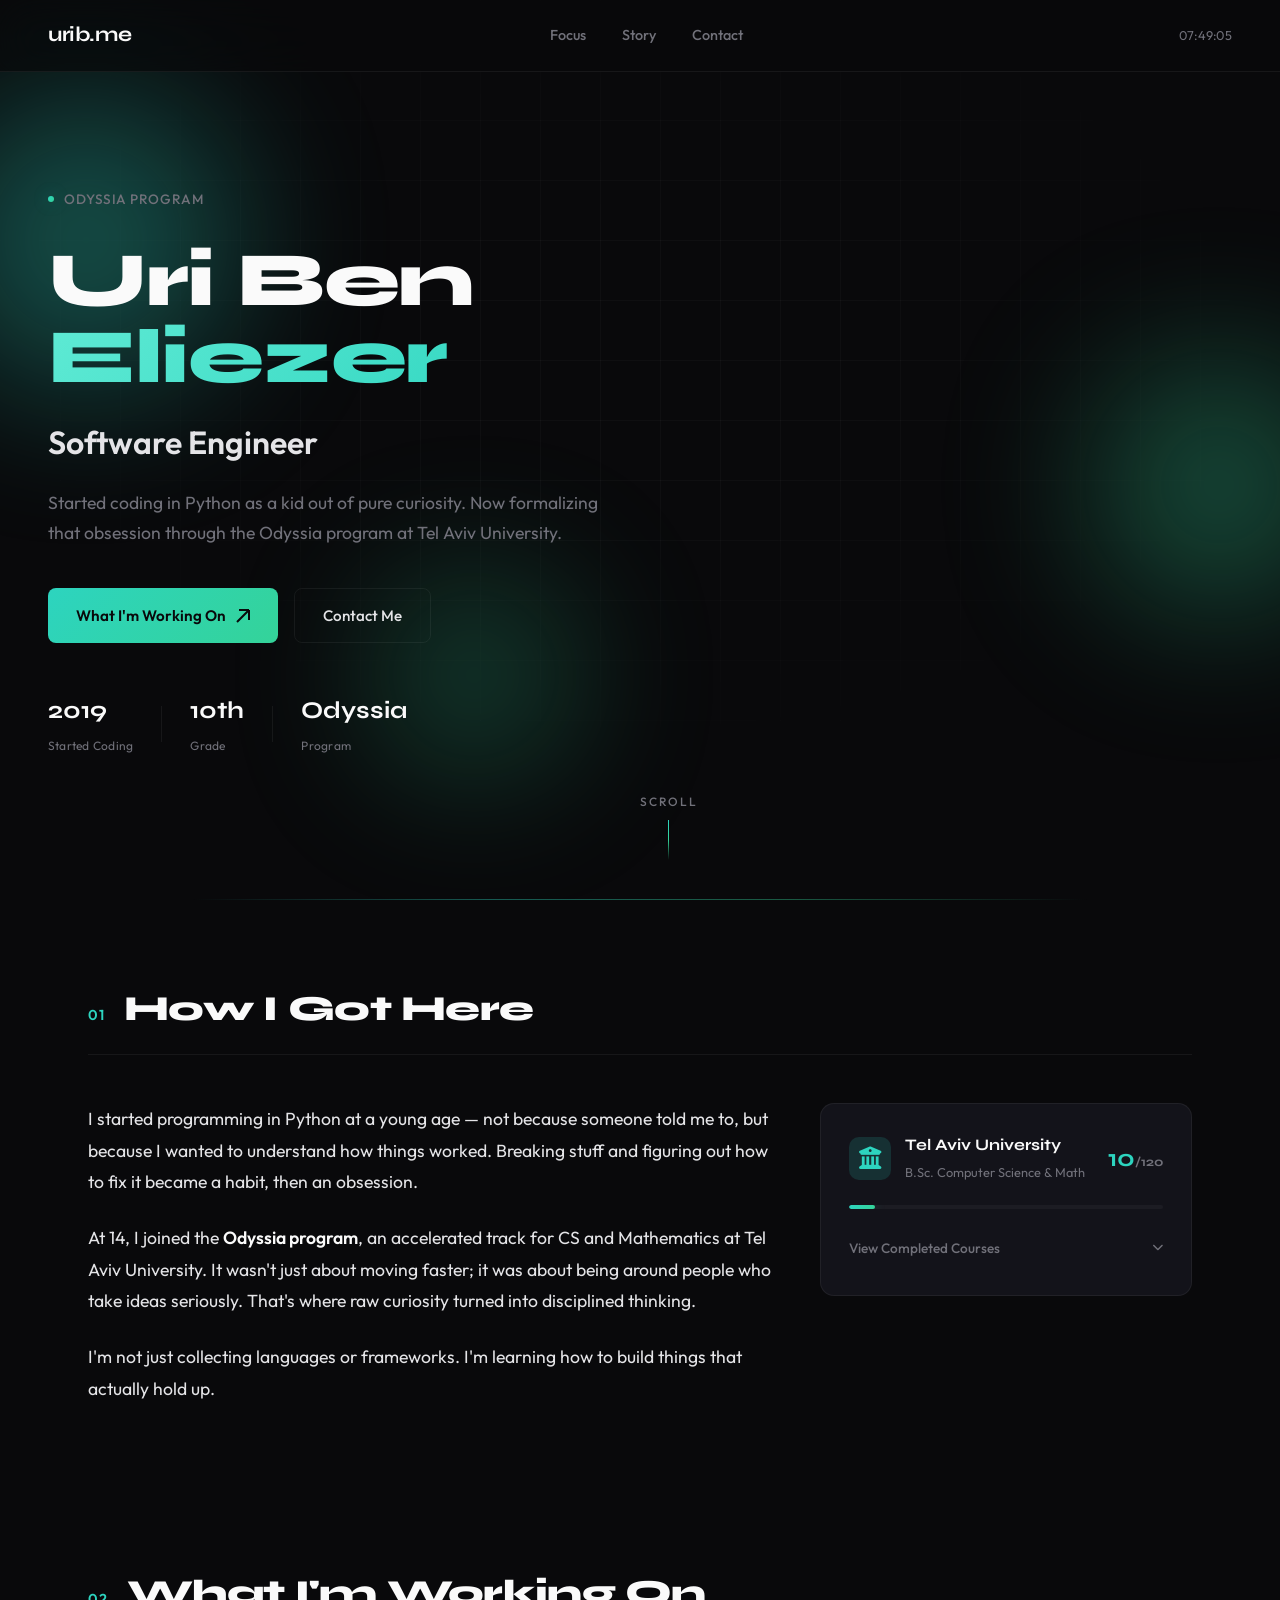
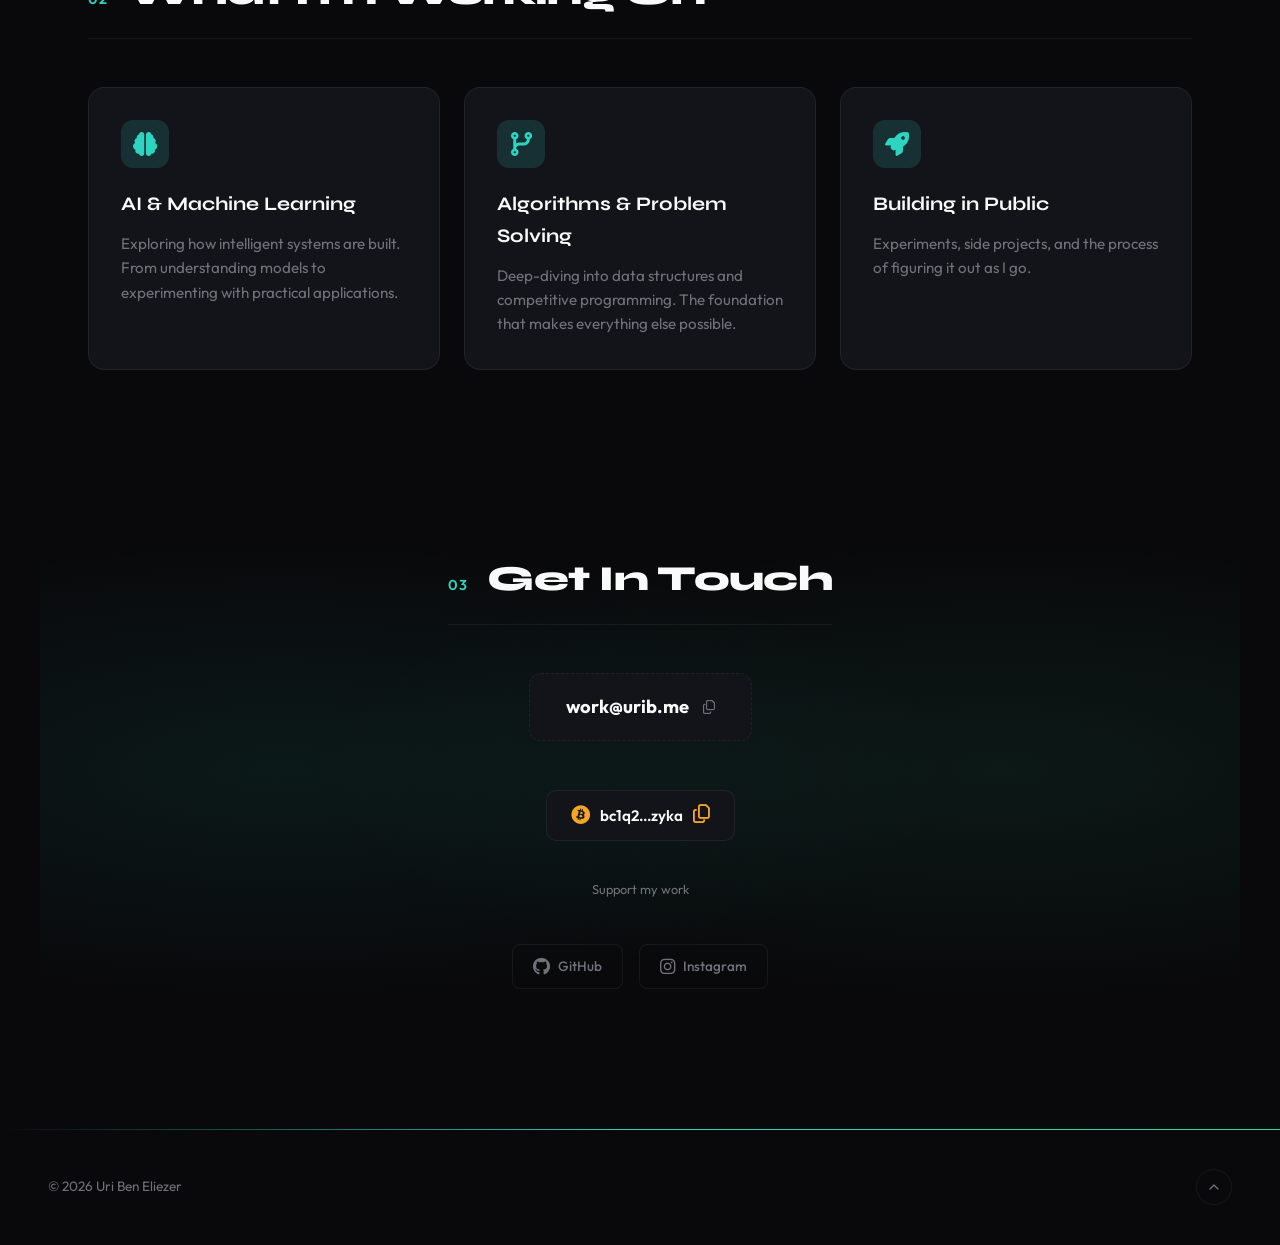
==== commit ec34c459: "Redesign portfolio: mint theme, rich animations, new content" ====
--- a/index.html
+++ b/index.html
@@ -3,43 +3,22 @@
 <head>
     <meta charset="UTF-8">
     <meta name="viewport" content="width=device-width, initial-scale=1.0">
-    <title>Uri Ben Eliezer | Odyssia Scholar</title>
+    <title>Uri Ben Eliezer | Software Engineer</title>
     <link rel="stylesheet" href="styles.css">
     <link rel="stylesheet" href="https://cdnjs.cloudflare.com/ajax/libs/font-awesome/6.4.0/css/all.min.css">
-    <link href="https://fonts.googleapis.com/css2?family=Syne:wght@400;500;600;700;800&family=Space+Mono:wght@400;700&family=Outfit:wght@300;400;500;600;700&display=swap" rel="stylesheet">
+    <link href="https://fonts.googleapis.com/css2?family=Syne:wght@400;500;600;700;800&family=Outfit:wght@300;400;500;600;700&display=swap" rel="stylesheet">
 </head>
 <body>
-
-<!-- Boot Sequence Overlay -->
-<div class="boot-overlay" id="bootOverlay">
-    <div class="boot-content">
-        <div class="boot-line" style="--delay: 0">BIOS v3.7.1 ............ <span class="boot-ok">OK</span></div>
-        <div class="boot-line" style="--delay: 1">Memory Check 32768MB ... <span class="boot-ok">OK</span></div>
-        <div class="boot-line" style="--delay: 2">Loading kernel ......... <span class="boot-ok">OK</span></div>
-        <div class="boot-line" style="--delay: 3">Mounting /dev/uri ....... <span class="boot-ok">OK</span></div>
-        <div class="boot-line" style="--delay: 4">Starting interface ...... <span class="boot-ok">OK</span></div>
-        <div class="boot-progress"><div class="boot-bar" id="bootBar"></div></div>
-    </div>
-</div>
-
-<!-- Grain Overlay -->
-<div class="grain"></div>
-
-<!-- Cursor Glow -->
-<div class="cursor-glow" id="cursorGlow"></div>
 
 <!-- Navigation -->
 <nav class="nav" id="mainNav">
     <div class="nav-inner">
-        <a href="index.html" class="logo">
-            <span class="logo-bracket">[</span>uri<span class="logo-dot">.</span>b<span class="logo-bracket">]</span>
-        </a>
+        <a href="index.html" class="logo">urib.me</a>
 
         <div class="nav-links" id="navLinks">
-            <a href="#work" class="nav-link" data-text="projects">projects</a>
-            <a href="#about" class="nav-link" data-text="about">about</a>
-            <a href="setup.html" class="nav-link" data-text="workspace">workspace</a>
-            <a href="#contact" class="nav-link" data-text="contact">contact</a>
+            <a href="#focus" class="nav-link">Focus</a>
+            <a href="#story" class="nav-link">Story</a>
+            <a href="#contact" class="nav-link">Contact</a>
         </div>
 
         <div class="nav-time" id="navTime"></div>
@@ -54,182 +33,148 @@
     <!-- HERO -->
     <header class="hero">
         <div class="hero-bg-grid"></div>
+
+        <!-- Color Orbs -->
+        <div class="orb orb-1"></div>
+        <div class="orb orb-2"></div>
+        <div class="orb orb-3"></div>
+
         <div class="hero-content">
             <div class="hero-tag">
                 <span class="tag-dot"></span>
-                <span class="tag-text">10th Grade · Odyssia Program</span>
-            </div>
-
-            <h1 class="hero-name" data-text="Uri Ben Eliezer">
+                <span class="tag-text">Odyssia Program</span>
+            </div>
+
+            <h1 class="hero-name">
                 <span class="name-line">Uri Ben</span>
                 <span class="name-line name-accent">Eliezer</span>
             </h1>
 
             <p class="hero-role">
-                Aspiring <span class="role-highlight">Software Engineer</span>
+                Software Engineer
             </p>
 
             <p class="hero-desc">
-                Passionate developer since childhood, currently mastering CS & Math at Tel Aviv University through the elite Odyssia program.
+                Started coding in Python as a kid out of pure curiosity. Now formalizing that obsession through the Odyssia program at Tel Aviv University.
             </p>
 
             <div class="hero-actions">
-                <a href="#work" class="btn-primary">
-                    <span>View Projects</span>
+                <a href="#focus" class="btn-primary">
+                    <span>What I'm Working On</span>
                     <svg width="14" height="14" viewBox="0 0 14 14" fill="none"><path d="M1 13L13 1M13 1H3M13 1V11" stroke="currentColor" stroke-width="2"/></svg>
                 </a>
                 <a href="#contact" class="btn-ghost">Contact Me</a>
             </div>
 
             <div class="hero-stats">
-                <div class="stat">
+                <div class="stat" style="--i:0">
                     <span class="stat-val">2019</span>
-                    <span class="stat-key">started_coding</span>
+                    <span class="stat-key">Started coding</span>
                 </div>
                 <div class="stat-divider"></div>
-                <div class="stat">
+                <div class="stat" style="--i:1">
                     <span class="stat-val">10th</span>
-                    <span class="stat-key">grade_level</span>
+                    <span class="stat-key">Grade</span>
                 </div>
                 <div class="stat-divider"></div>
-                <div class="stat">
+                <div class="stat" style="--i:2">
                     <span class="stat-val">Odyssia</span>
-                    <span class="stat-key">elite_track</span>
+                    <span class="stat-key">Program</span>
                 </div>
             </div>
         </div>
 
         <div class="hero-scroll-hint">
-            <span>scroll</span>
+            <span>Scroll</span>
             <div class="scroll-line"></div>
         </div>
+
+        <div class="hero-gradient-line"></div>
     </header>
 
-    <!-- PROJECTS -->
-    <section id="work" class="section">
+    <!-- STORY -->
+    <section id="story" class="section">
         <div class="section-header">
             <span class="section-index">01</span>
-            <h2 class="section-title">Selected Projects</h2>
-        </div>
-
-        <div class="projects-grid">
-            <article class="project-card" data-anim>
-                <div class="project-number">01</div>
-                <div class="project-body">
-                    <div class="project-icon"><i class="fas fa-layer-group"></i></div>
-                    <h3>Project Alpha</h3>
-                    <p>A template for a future high-performance backend system. Placeholder for architectural description and tech stack utilization.</p>
-                    <div class="project-tags">
-                        <span>Language</span>
-                        <span>Framework</span>
-                        <span>Database</span>
+            <h2 class="section-title">How I Got Here</h2>
+        </div>
+
+        <div class="story-layout">
+            <div class="story-text" data-anim>
+                <p>I started programming in Python at a young age — not because someone told me to, but because I wanted to understand how things worked. Breaking stuff and figuring out how to fix it became a habit, then an obsession.</p>
+
+                <p>At 14, I joined the <strong>Odyssia program</strong>, an accelerated track for CS and Mathematics at Tel Aviv University. It wasn't just about moving faster; it was about being around people who take ideas seriously. That's where raw curiosity turned into disciplined thinking.</p>
+
+                <p>I'm not just collecting languages or frameworks. I'm learning how to build things that actually hold up.</p>
+            </div>
+
+            <div class="degree-widget" data-anim>
+                <div class="degree-top">
+                    <div class="degree-uni">
+                        <i class="fas fa-university"></i>
+                        <div>
+                            <h4>Tel Aviv University</h4>
+                            <span>B.Sc. Computer Science & Math</span>
+                        </div>
                     </div>
-                </div>
-                <div class="project-status">
-                    <i class="fas fa-clock"></i> Coming Soon
-                </div>
-            </article>
-
-            <article class="project-card" data-anim>
-                <div class="project-number">02</div>
-                <div class="project-body">
-                    <div class="project-icon"><i class="fas fa-code-branch"></i></div>
-                    <h3>Project Beta</h3>
-                    <p>Future placeholder for an algorithm-heavy application or data analysis tool designed for optimization.</p>
-                    <div class="project-tags">
-                        <span>Python</span>
-                        <span>NumPy</span>
-                        <span>AI</span>
-                    </div>
-                </div>
-                <div class="project-status">
-                    <i class="fas fa-clock"></i> Coming Soon
-                </div>
-            </article>
-
-            <article class="project-card" data-anim>
-                <div class="project-number">03</div>
-                <div class="project-body">
-                    <div class="project-icon"><i class="fas fa-terminal"></i></div>
-                    <h3>Project Gamma</h3>
-                    <p>Space reserved for a CLI tool or system utility. Will demonstrate proficiency in low-level programming.</p>
-                    <div class="project-tags">
-                        <span>C++</span>
-                        <span>Rust</span>
-                        <span>System</span>
-                    </div>
-                </div>
-                <div class="project-status">
-                    <i class="fas fa-clock"></i> Coming Soon
-                </div>
-            </article>
+                    <div class="degree-pct">10<small>/120</small></div>
+                </div>
+
+                <div class="degree-bar-track">
+                    <div class="degree-bar-fill" style="--target-width: 8.3%"></div>
+                </div>
+
+                <details class="degree-courses">
+                    <summary>
+                        <span>View Completed Courses</span>
+                        <i class="fas fa-chevron-down"></i>
+                    </summary>
+                    <ul>
+                        <li>
+                            <span>Extended Intro to CS</span>
+                            <code>6 pts</code>
+                        </li>
+                        <li>
+                            <span>Discrete Mathematics 1</span>
+                            <code>4 pts</code>
+                        </li>
+                    </ul>
+                </details>
+            </div>
         </div>
     </section>
 
-    <!-- ABOUT -->
-    <section id="about" class="section">
+    <!-- CURRENT FOCUS -->
+    <section id="focus" class="section">
         <div class="section-header">
             <span class="section-index">02</span>
-            <h2 class="section-title">Academic Journey</h2>
-        </div>
-
-        <div class="about-layout">
-            <div class="about-text" data-anim>
-                <p class="about-intro">Started programming as a hobby at a young age, I am now formalizing my knowledge through the <strong>Odyssia</strong> program.</p>
-
-                <div class="degree-widget">
-                    <div class="degree-top">
-                        <div class="degree-uni">
-                            <i class="fas fa-university"></i>
-                            <div>
-                                <h4>Tel Aviv University</h4>
-                                <span>B.Sc. Computer Science & Math</span>
-                            </div>
-                        </div>
-                        <div class="degree-pct">10<small>/120</small></div>
-                    </div>
-
-                    <div class="degree-bar-track">
-                        <div class="degree-bar-fill" style="--target-width: 8.3%"></div>
-                    </div>
-
-                    <details class="degree-courses">
-                        <summary>
-                            <span>View Completed Courses</span>
-                            <i class="fas fa-chevron-down"></i>
-                        </summary>
-                        <ul>
-                            <li>
-                                <span>Extended Intro to CS</span>
-                                <code>6 pts</code>
-                            </li>
-                            <li>
-                                <span>Discrete Mathematics 1</span>
-                                <code>4 pts</code>
-                            </li>
-                        </ul>
-                    </details>
-                </div>
-            </div>
-
-            <div class="skills-panel" data-anim>
-                <h3>Technical Stack</h3>
-                <div class="skills-grid">
-                    <div class="skill-chip" style="--i:0">Python</div>
-                    <div class="skill-chip" style="--i:1">Java</div>
-                    <div class="skill-chip" style="--i:2">C#</div>
-                    <div class="skill-chip" style="--i:3">C++</div>
-                    <div class="skill-chip" style="--i:4">Git</div>
-                    <div class="skill-chip" style="--i:5">Linux</div>
-                    <div class="skill-chip" style="--i:6">Algorithms</div>
-                    <div class="skill-chip" style="--i:7">Data Structures</div>
-                </div>
-            </div>
+            <h2 class="section-title">What I'm Working On</h2>
+        </div>
+
+        <div class="focus-grid">
+            <article class="focus-card" data-anim>
+                <div class="focus-icon"><i class="fas fa-brain"></i></div>
+                <h3>AI & Machine Learning</h3>
+                <p>Exploring how intelligent systems are built. From understanding models to experimenting with practical applications.</p>
+            </article>
+
+            <article class="focus-card" data-anim>
+                <div class="focus-icon"><i class="fas fa-code-branch"></i></div>
+                <h3>Algorithms & Problem Solving</h3>
+                <p>Deep-diving into data structures and competitive programming. The foundation that makes everything else possible.</p>
+            </article>
+
+            <article class="focus-card" data-anim>
+                <div class="focus-icon"><i class="fas fa-rocket"></i></div>
+                <h3>Building in Public</h3>
+                <p>Experiments, side projects, and the process of figuring it out as I go.</p>
+            </article>
         </div>
     </section>
 
     <!-- CONTACT -->
     <section id="contact" class="section section-contact">
+        <div class="contact-bg"></div>
         <div class="section-header">
             <span class="section-index">03</span>
             <h2 class="section-title">Get In Touch</h2>
@@ -241,6 +186,16 @@
                 <span class="email-copy-icon"><i class="far fa-copy"></i></span>
             </button>
             <div class="copy-toast" id="copyToast">Copied!</div>
+        </div>
+
+        <div class="btc-box" data-anim>
+            <button class="btc-btn" id="copyBtc" data-btc="bc1q2lvsdr5qu4ktp4nzdnu2mftsle6hgk2dlszyka">
+                <i class="fab fa-bitcoin"></i>
+                <span class="btc-label">bc1q2...zyka</span>
+                <span class="btc-copy-icon"><i class="far fa-copy"></i></span>
+            </button>
+            <div class="btc-toast" id="btcToast">Copied!</div>
+            <p class="btc-note">Support my work</p>
         </div>
 
         <div class="socials" data-anim>
@@ -259,10 +214,14 @@
 <footer class="footer">
     <div class="footer-inner">
         <span>&copy; <span id="year"></span> Uri Ben Eliezer</span>
-        <span class="footer-tag">built different.</span>
+        <span class="footer-back">
+            <a href="#" class="back-to-top">
+                <svg width="16" height="16" viewBox="0 0 24 24" fill="none" stroke="currentColor" stroke-width="2" stroke-linecap="round" stroke-linejoin="round"><path d="M18 15l-6-6-6 6"/></svg>
+            </a>
+        </span>
     </div>
 </footer>
 
 <script src="script.js"></script>
 </body>
-</html>
+</html>
--- a/styles.css
+++ b/styles.css
@@ -1,37 +1,30 @@
 /* ═══════════════════════════════════════════════
-   URI.B — PERSONAL SITE
-   Aesthetic: Terminal Noir × Liquid Glass
+   URIB.ME — PERSONAL SITE
+   Aesthetic: Vibrant Editorial Dark
    ═══════════════════════════════════════════════ */
 
 :root {
     --font-display: 'Syne', sans-serif;
     --font-body: 'Outfit', sans-serif;
-    --font-mono: 'Space Mono', monospace;
-
-    --bg: #08080c;
-    --bg-elevated: #0e0e14;
-    --bg-card: #111118;
-    --bg-card-hover: #16161f;
-
-    --text: #d4d4e0;
-    --text-dim: #6b6b80;
-    --text-bright: #f0f0ff;
+
+    --bg: #09090b;
+    --bg-elevated: #0f0f12;
+    --bg-card: #13131a;
+    --bg-card-hover: #1a1a22;
+
+    --text: #e4e4e7;
+    --text-dim: #71717a;
+    --text-bright: #fafafa;
     --border: rgba(255, 255, 255, 0.06);
     --border-hover: rgba(255, 255, 255, 0.12);
 
-    /* Warm amber accent — distinctive, not the typical green/blue */
-    --accent: #f5a623;
-    --accent-soft: rgba(245, 166, 35, 0.15);
-    --accent-glow: rgba(245, 166, 35, 0.3);
+    --accent: #2dd4bf;
+    --accent-soft: rgba(45, 212, 191, 0.15);
+    --accent-glow: rgba(45, 212, 191, 0.35);
+    --accent-secondary: #34d399;
 
     --ease-out: cubic-bezier(0.16, 1, 0.3, 1);
     --ease-spring: cubic-bezier(0.34, 1.56, 0.64, 1);
-}
-
-body.theme-workspace {
-    --accent: #22d3ee;
-    --accent-soft: rgba(34, 211, 238, 0.12);
-    --accent-glow: rgba(34, 211, 238, 0.25);
 }
 
 /* ── RESET ── */
@@ -44,7 +37,6 @@
     font-family: var(--font-body);
     line-height: 1.65;
     overflow-x: hidden;
-    cursor: default;
 }
 
 a { text-decoration: none; color: inherit; }
@@ -56,82 +48,6 @@
     background: var(--accent);
     color: var(--bg);
 }
-
-/* ── GRAIN OVERLAY ── */
-.grain {
-    position: fixed;
-    inset: 0;
-    z-index: 9999;
-    pointer-events: none;
-    opacity: 0.025;
-    background-image: url("data:image/svg+xml,%3Csvg viewBox='0 0 256 256' xmlns='http://www.w3.org/2000/svg'%3E%3Cfilter id='noise'%3E%3CfeTurbulence type='fractalNoise' baseFrequency='0.9' numOctaves='4' stitchTiles='stitch'/%3E%3C/filter%3E%3Crect width='100%25' height='100%25' filter='url(%23noise)'/%3E%3C/svg%3E");
-    background-repeat: repeat;
-    background-size: 256px;
-}
-
-/* ── CURSOR GLOW ── */
-.cursor-glow {
-    position: fixed;
-    width: 500px;
-    height: 500px;
-    border-radius: 50%;
-    background: radial-gradient(circle, var(--accent-soft), transparent 70%);
-    pointer-events: none;
-    z-index: 1;
-    transform: translate(-50%, -50%);
-    opacity: 0;
-    transition: opacity 0.4s;
-}
-body:hover .cursor-glow { opacity: 1; }
-
-/* ── BOOT SEQUENCE ── */
-.boot-overlay {
-    position: fixed;
-    inset: 0;
-    z-index: 100000;
-    background: #000;
-    display: flex;
-    align-items: center;
-    justify-content: center;
-    animation: bootFadeOut 0.5s 3.2s ease-out forwards;
-}
-.boot-content {
-    font-family: var(--font-mono);
-    font-size: 0.8rem;
-    color: #33ff33;
-    max-width: 500px;
-    width: 90%;
-}
-.boot-line {
-    opacity: 0;
-    animation: bootLineIn 0.1s calc(var(--delay) * 0.4s + 0.3s) forwards;
-    margin-bottom: 6px;
-    white-space: nowrap;
-}
-.boot-ok { color: #33ff33; }
-.boot-progress {
-    margin-top: 16px;
-    height: 2px;
-    background: #111;
-    border-radius: 1px;
-    overflow: hidden;
-}
-.boot-bar {
-    height: 100%;
-    width: 0;
-    background: #33ff33;
-    animation: bootBarFill 1.8s 2.2s ease-out forwards;
-}
-
-@keyframes bootLineIn { to { opacity: 1; } }
-@keyframes bootBarFill { to { width: 100%; } }
-@keyframes bootFadeOut {
-    0% { opacity: 1; }
-    100% { opacity: 0; pointer-events: none; visibility: hidden; }
-}
-
-/* Disable boot for workspace page */
-.theme-workspace .boot-overlay { display: none; }
 
 /* ── NAVIGATION ── */
 .nav {
@@ -143,7 +59,7 @@
     height: 72px;
     display: flex;
     align-items: center;
-    background: rgba(8, 8, 12, 0.6);
+    background: rgba(9, 9, 11, 0.7);
     backdrop-filter: blur(20px) saturate(1.5);
     -webkit-backdrop-filter: blur(20px) saturate(1.5);
     border-bottom: 1px solid var(--border);
@@ -161,15 +77,13 @@
 }
 
 .logo {
-    font-family: var(--font-mono);
-    font-size: 1.1rem;
+    font-family: var(--font-display);
+    font-size: 1.3rem;
     font-weight: 700;
     letter-spacing: -0.02em;
     color: var(--text-bright);
     transition: 0.3s;
 }
-.logo-bracket { color: var(--text-dim); }
-.logo-dot { color: var(--accent); }
 .logo:hover { color: var(--accent); }
 
 .nav-links {
@@ -177,10 +91,10 @@
     gap: 36px;
 }
 .nav-link {
-    font-family: var(--font-mono);
-    font-size: 0.78rem;
-    color: var(--text-dim);
-    letter-spacing: 0.04em;
+    font-family: var(--font-body);
+    font-size: 0.9rem;
+    font-weight: 500;
+    color: var(--text-dim);
     position: relative;
     padding: 4px 0;
     transition: color 0.25s;
@@ -195,17 +109,18 @@
     left: 0;
     width: 0;
     height: 1px;
-    background: var(--accent);
+    background: linear-gradient(90deg, var(--accent), var(--accent-secondary));
     transition: width 0.3s var(--ease-out);
 }
 .nav-link:hover::after,
 .nav-link.active::after { width: 100%; }
 
 .nav-time {
-    font-family: var(--font-mono);
-    font-size: 0.72rem;
-    color: var(--text-dim);
-    letter-spacing: 0.06em;
+    font-family: var(--font-body);
+    font-size: 0.8rem;
+    font-weight: 400;
+    color: var(--text-dim);
+    letter-spacing: 0.02em;
     min-width: 70px;
     text-align: right;
 }
@@ -250,6 +165,48 @@
     mask-image: radial-gradient(ellipse 80% 70% at 50% 40%, black 20%, transparent 70%);
     -webkit-mask-image: radial-gradient(ellipse 80% 70% at 50% 40%, black 20%, transparent 70%);
     opacity: 0.5;
+    will-change: transform;
+}
+
+/* Floating Orbs */
+.orb {
+    position: absolute;
+    border-radius: 50%;
+    filter: blur(80px);
+    opacity: 0.35;
+    pointer-events: none;
+    will-change: transform;
+}
+.orb-1 {
+    width: 300px; height: 300px;
+    background: var(--accent);
+    top: 10%; left: -5%;
+    animation: floatOrb1 10s ease-in-out infinite alternate;
+}
+.orb-2 {
+    width: 250px; height: 250px;
+    background: var(--accent-secondary);
+    top: 40%; right: -5%;
+    animation: floatOrb2 12s ease-in-out infinite alternate;
+}
+.orb-3 {
+    width: 180px; height: 180px;
+    background: #34d399;
+    bottom: 15%; left: 30%;
+    animation: floatOrb3 8s ease-in-out infinite alternate;
+}
+
+@keyframes floatOrb1 {
+    0% { transform: translate(0, 0) scale(1); }
+    100% { transform: translate(30px, 40px) scale(1.1); }
+}
+@keyframes floatOrb2 {
+    0% { transform: translate(0, 0) scale(1); }
+    100% { transform: translate(-20px, -30px) scale(1.15); }
+}
+@keyframes floatOrb3 {
+    0% { transform: translate(0, 0) scale(1); }
+    100% { transform: translate(20px, -20px) scale(1.05); }
 }
 
 .hero-content {
@@ -264,23 +221,23 @@
     display: inline-flex;
     align-items: center;
     gap: 10px;
-    font-family: var(--font-mono);
-    font-size: 0.75rem;
-    color: var(--text-dim);
-    letter-spacing: 0.08em;
+    font-family: var(--font-body);
+    font-size: 0.85rem;
+    font-weight: 500;
+    color: var(--text-dim);
+    letter-spacing: 0.04em;
     text-transform: uppercase;
     margin-bottom: 32px;
     opacity: 0;
-    animation: fadeUp 0.8s 3.5s var(--ease-out) forwards;
-}
-.theme-workspace .hero-tag { animation-delay: 0.2s; }
+    animation: fadeUp 0.8s 0.2s var(--ease-out) forwards;
+}
 
 .tag-dot {
     width: 6px;
     height: 6px;
     border-radius: 50%;
-    background: var(--accent);
-    box-shadow: 0 0 12px var(--accent-glow);
+    background: linear-gradient(135deg, var(--accent), var(--accent-secondary));
+    box-shadow: 0 0 16px var(--accent-glow);
     animation: pulse 2.5s infinite;
 }
 @keyframes pulse {
@@ -297,19 +254,19 @@
 }
 .name-line {
     display: block;
-    font-size: clamp(3.2rem, 9vw, 7rem);
+    font-size: clamp(2.4rem, 6vw, 5rem);
     color: var(--text-bright);
     opacity: 0;
     animation: nameReveal 1s var(--ease-out) forwards;
 }
-.name-line:nth-child(1) { animation-delay: 3.6s; }
-.name-line:nth-child(2) { animation-delay: 3.8s; }
-.theme-workspace .name-line:nth-child(1) { animation-delay: 0.3s; }
-.theme-workspace .name-line:nth-child(2) { animation-delay: 0.5s; }
+.name-line:nth-child(1) { animation-delay: 0.3s; }
+.name-line:nth-child(2) { animation-delay: 0.5s; }
 
 .name-accent {
-    color: var(--accent);
-    text-shadow: 0 0 80px var(--accent-glow);
+    background: linear-gradient(135deg, #5eead4, var(--accent), var(--accent-secondary));
+    -webkit-background-clip: text;
+    -webkit-text-fill-color: transparent;
+    background-clip: text;
 }
 
 @keyframes nameReveal {
@@ -323,35 +280,18 @@
     color: var(--text);
     margin-bottom: 20px;
     opacity: 0;
-    animation: fadeUp 0.8s 4s var(--ease-out) forwards;
-}
-.theme-workspace .hero-role { animation-delay: 0.7s; }
-
-.role-highlight {
-    color: var(--text-bright);
-    position: relative;
-}
-.role-highlight::after {
-    content: '';
-    position: absolute;
-    bottom: 2px;
-    left: 0;
-    width: 100%;
-    height: 3px;
-    background: var(--accent);
-    border-radius: 2px;
+    animation: fadeUp 0.8s 0.7s var(--ease-out) forwards;
 }
 
 .hero-desc {
-    font-size: 1.05rem;
+    font-size: 1.1rem;
     color: var(--text-dim);
     max-width: 550px;
     line-height: 1.7;
     margin-bottom: 40px;
     opacity: 0;
-    animation: fadeUp 0.8s 4.15s var(--ease-out) forwards;
-}
-.theme-workspace .hero-desc { animation-delay: 0.85s; }
+    animation: fadeUp 0.8s 0.85s var(--ease-out) forwards;
+}
 
 @keyframes fadeUp {
     from { opacity: 0; transform: translateY(20px); }
@@ -362,36 +302,31 @@
 .hero-actions {
     display: flex;
     gap: 16px;
-    margin-bottom: 60px;
-    opacity: 0;
-    animation: fadeUp 0.8s 4.3s var(--ease-out) forwards;
-}
-.theme-workspace .hero-actions { animation-delay: 1s; }
+    margin-bottom: 48px;
+    opacity: 0;
+    animation: fadeUp 0.8s 1s var(--ease-out) forwards;
+}
 
 .btn-primary {
     display: inline-flex;
     align-items: center;
     gap: 10px;
     padding: 14px 28px;
-    background: var(--accent);
+    background: linear-gradient(135deg, var(--accent), var(--accent-secondary));
     color: var(--bg);
     font-weight: 600;
-    font-size: 0.9rem;
+    font-size: 0.95rem;
     border-radius: 8px;
     transition: 0.3s var(--ease-out);
     position: relative;
     overflow: hidden;
-}
-.btn-primary::before {
-    content: '';
-    position: absolute;
-    inset: 0;
-    background: linear-gradient(135deg, transparent, rgba(255,255,255,0.2));
-    opacity: 0;
-    transition: opacity 0.3s;
-}
-.btn-primary:hover::before { opacity: 1; }
-.btn-primary:hover { transform: translateY(-2px); box-shadow: 0 8px 30px var(--accent-glow); }
+    border: none;
+}
+.btn-primary:hover {
+    transform: translateY(-3px);
+    box-shadow: 0 12px 40px var(--accent-glow);
+}
+.btn-primary:active { transform: translateY(-1px) scale(0.98); }
 
 .btn-ghost {
     display: inline-flex;
@@ -400,38 +335,49 @@
     border: 1px solid var(--border);
     color: var(--text);
     font-weight: 500;
-    font-size: 0.9rem;
+    font-size: 0.95rem;
     border-radius: 8px;
     transition: 0.3s;
-}
-.btn-ghost:hover { border-color: var(--accent); color: var(--accent); }
+    position: relative;
+    overflow: hidden;
+}
+.btn-ghost:hover {
+    border-color: var(--accent);
+    color: var(--accent);
+    transform: translateY(-3px);
+    box-shadow: 0 8px 24px rgba(45, 212, 191, 0.12);
+}
 
 /* Hero Stats */
 .hero-stats {
     display: flex;
     align-items: center;
-    gap: 32px;
-    opacity: 0;
-    animation: fadeUp 0.8s 4.5s var(--ease-out) forwards;
-}
-.theme-workspace .hero-stats { animation-delay: 1.1s; }
-
+    gap: 28px;
+    opacity: 0;
+    animation: fadeUp 0.8s 1.2s var(--ease-out) forwards;
+}
+
+.stat {
+    opacity: 0;
+    animation: fadeUp 0.6s calc(1.3s + var(--i) * 0.15s) var(--ease-out) forwards;
+}
 .stat-val {
     display: block;
     font-family: var(--font-display);
-    font-size: 1.6rem;
+    font-size: 1.5rem;
     font-weight: 700;
     color: var(--text-bright);
 }
 .stat-key {
-    font-family: var(--font-mono);
-    font-size: 0.68rem;
-    color: var(--text-dim);
-    letter-spacing: 0.04em;
+    font-family: var(--font-body);
+    font-size: 0.75rem;
+    color: var(--text-dim);
+    letter-spacing: 0.02em;
+    text-transform: capitalize;
 }
 .stat-divider {
     width: 1px;
-    height: 40px;
+    height: 36px;
     background: var(--border);
 }
 
@@ -446,11 +392,12 @@
     align-items: center;
     gap: 8px;
     opacity: 0;
-    animation: fadeUp 0.8s 5s var(--ease-out) forwards;
+    animation: fadeUp 0.8s 1.6s var(--ease-out) forwards;
 }
 .hero-scroll-hint span {
-    font-family: var(--font-mono);
-    font-size: 0.65rem;
+    font-family: var(--font-body);
+    font-size: 0.75rem;
+    font-weight: 500;
     color: var(--text-dim);
     letter-spacing: 0.15em;
     text-transform: uppercase;
@@ -458,7 +405,7 @@
 .scroll-line {
     width: 1px;
     height: 40px;
-    background: linear-gradient(to bottom, var(--accent), transparent);
+    background: linear-gradient(to bottom, var(--accent), var(--accent-secondary), transparent);
     animation: scrollPulse 2s infinite;
 }
 @keyframes scrollPulse {
@@ -468,9 +415,20 @@
     100% { transform: scaleY(0); transform-origin: bottom; }
 }
 
+/* Hero Gradient Line */
+.hero-gradient-line {
+    position: absolute;
+    bottom: 0;
+    left: 15%;
+    right: 15%;
+    height: 1px;
+    background: linear-gradient(90deg, transparent, var(--accent), var(--accent-secondary), transparent);
+    opacity: 0.4;
+}
+
 /* ── SECTIONS ── */
 .section {
-    padding: 100px clamp(20px, 4vw, 48px);
+    padding: 80px clamp(20px, 4vw, 48px);
     max-width: 1200px;
     margin: 0 auto;
     scroll-margin-top: 80px;
@@ -480,13 +438,14 @@
     display: flex;
     align-items: baseline;
     gap: 20px;
-    margin-bottom: 56px;
+    margin-bottom: 48px;
     padding-bottom: 16px;
     border-bottom: 1px solid var(--border);
 }
 .section-index {
-    font-family: var(--font-mono);
-    font-size: 0.8rem;
+    font-family: var(--font-body);
+    font-size: 0.9rem;
+    font-weight: 600;
     color: var(--accent);
     letter-spacing: 0.04em;
 }
@@ -498,135 +457,31 @@
     letter-spacing: -0.02em;
 }
 
-/* ── PROJECT CARDS ── */
-.projects-grid {
-    display: grid;
-    gap: 16px;
-}
-
-.project-card {
-    display: grid;
-    grid-template-columns: 60px 1fr auto;
-    align-items: start;
-    gap: 24px;
-    padding: 32px;
-    background: var(--bg-card);
-    border: 1px solid var(--border);
-    border-radius: 14px;
-    transition: 0.4s var(--ease-out);
-    position: relative;
-    overflow: hidden;
-    /* animation prep */
-    opacity: 0;
-    transform: translateY(30px);
-}
-.project-card.visible {
-    opacity: 1;
-    transform: translateY(0);
-}
-
-.project-card::before {
-    content: '';
-    position: absolute;
-    inset: 0;
-    background: linear-gradient(135deg, var(--accent-soft), transparent 50%);
-    opacity: 0;
-    transition: opacity 0.4s;
-}
-.project-card:hover::before { opacity: 1; }
-.project-card:hover {
-    border-color: var(--border-hover);
-    transform: translateY(-3px);
-    box-shadow: 0 20px 60px rgba(0, 0, 0, 0.4);
-}
-
-.project-number {
-    font-family: var(--font-display);
-    font-size: 2.4rem;
-    font-weight: 800;
-    color: var(--bg);
-    -webkit-text-stroke: 1px var(--border-hover);
-    line-height: 1;
-    position: relative;
-}
-
-.project-body {
-    position: relative;
-}
-.project-body h3 {
-    font-family: var(--font-display);
-    font-size: 1.2rem;
-    font-weight: 700;
-    color: var(--text-bright);
-    margin-bottom: 8px;
-}
-.project-body p {
-    font-size: 0.9rem;
-    color: var(--text-dim);
-    line-height: 1.6;
-    margin-bottom: 16px;
-}
-
-.project-icon {
-    font-size: 1.3rem;
-    color: var(--accent);
-    margin-bottom: 12px;
-}
-
-.project-tags {
-    display: flex;
-    gap: 8px;
-    flex-wrap: wrap;
-}
-.project-tags span {
-    font-family: var(--font-mono);
-    font-size: 0.7rem;
-    padding: 3px 10px;
-    border: 1px solid var(--border);
-    border-radius: 4px;
-    color: var(--text-dim);
-    transition: 0.2s;
-}
-.project-card:hover .project-tags span {
-    border-color: var(--border-hover);
-}
-
-.project-status {
-    font-family: var(--font-mono);
-    font-size: 0.72rem;
-    color: var(--text-dim);
-    white-space: nowrap;
-    display: flex;
-    align-items: center;
-    gap: 6px;
-    padding-top: 4px;
-    position: relative;
-}
-
-/* ── ABOUT ── */
-.about-layout {
+/* ── STORY ── */
+.story-layout {
     display: grid;
     grid-template-columns: 1.3fr 0.7fr;
-    gap: 60px;
+    gap: 40px;
     align-items: start;
 }
 
-.about-text {
+.story-text {
     opacity: 0;
     transform: translateY(30px);
 }
-.about-text.visible {
+.story-text.visible {
     opacity: 1;
     transform: translateY(0);
     transition: 0.8s var(--ease-out);
 }
 
-.about-intro {
-    font-size: 1.05rem;
+.story-text p {
+    font-size: 1.1rem;
     color: var(--text);
-    line-height: 1.7;
-    margin-bottom: 32px;
-}
+    line-height: 1.8;
+    margin-bottom: 24px;
+}
+.story-text p:last-child { margin-bottom: 0; }
 
 /* Degree Widget */
 .degree-widget {
@@ -634,7 +489,15 @@
     border: 1px solid var(--border);
     border-radius: 14px;
     padding: 28px;
-}
+    opacity: 0;
+    transform: translateY(30px);
+}
+.degree-widget.visible {
+    opacity: 1;
+    transform: translateY(0);
+    transition: 0.8s 0.2s var(--ease-out);
+}
+
 .degree-top {
     display: flex;
     align-items: center;
@@ -664,7 +527,7 @@
     color: var(--text-dim);
 }
 .degree-pct {
-    font-family: var(--font-mono);
+    font-family: var(--font-display);
     font-size: 1.5rem;
     font-weight: 700;
     color: var(--accent);
@@ -684,7 +547,7 @@
 .degree-bar-fill {
     height: 100%;
     width: 0;
-    background: linear-gradient(90deg, var(--accent), var(--accent));
+    background: linear-gradient(90deg, var(--accent), var(--accent-secondary));
     border-radius: 2px;
     box-shadow: 0 0 12px var(--accent-glow);
     transition: width 1.8s var(--ease-out);
@@ -694,8 +557,9 @@
 }
 
 .degree-courses summary {
-    font-family: var(--font-mono);
-    font-size: 0.8rem;
+    font-family: var(--font-body);
+    font-size: 0.85rem;
+    font-weight: 500;
     color: var(--text-dim);
     cursor: pointer;
     display: flex;
@@ -707,7 +571,7 @@
 }
 .degree-courses summary:hover { color: var(--accent); }
 .degree-courses summary i {
-    font-size: 0.6rem;
+    font-size: 0.7rem;
     transition: transform 0.3s var(--ease-out);
 }
 .degree-courses[open] summary i { transform: rotate(180deg); }
@@ -726,69 +590,123 @@
     color: var(--text);
 }
 .degree-courses code {
-    font-family: var(--font-mono);
-    font-size: 0.72rem;
+    font-family: var(--font-body);
+    font-size: 0.75rem;
+    font-weight: 600;
     color: var(--accent);
     background: var(--accent-soft);
     padding: 2px 8px;
     border-radius: 4px;
 }
 
-/* Skills Panel */
-.skills-panel {
-    opacity: 0;
-    transform: translateY(30px);
-}
-.skills-panel.visible {
+/* ── FOCUS CARDS ── */
+.focus-grid {
+    display: grid;
+    grid-template-columns: repeat(3, 1fr);
+    gap: 24px;
+}
+
+.focus-card {
+    padding: 32px;
+    background: var(--bg-card);
+    border: 1px solid var(--border);
+    border-radius: 16px;
+    transition: 0.4s var(--ease-out);
+    position: relative;
+    overflow: hidden;
+    opacity: 0;
+    transform: translateY(30px) scale(0.98);
+}
+.focus-card.visible {
     opacity: 1;
-    transform: translateY(0);
-    transition: 0.8s 0.2s var(--ease-out);
-}
-
-.skills-panel h3 {
+    transform: translateY(0) scale(1);
+}
+
+.focus-card:nth-child(1).visible { transition-delay: 0s; }
+.focus-card:nth-child(2).visible { transition-delay: 0.15s; }
+.focus-card:nth-child(3).visible { transition-delay: 0.3s; }
+
+.focus-card::before {
+    content: '';
+    position: absolute;
+    inset: 0;
+    background: radial-gradient(
+        500px circle at var(--x, 50%) var(--y, 50%),
+        rgba(45, 212, 191, 0.12),
+        transparent 40%
+    );
+    opacity: 0;
+    transition: opacity 0.3s;
+    pointer-events: none;
+    z-index: 1;
+}
+.focus-card:hover::before { opacity: 1; }
+
+.focus-card:hover {
+    border-color: var(--border-hover);
+    transform: translateY(-6px) scale(1.01);
+    box-shadow: 0 24px 60px rgba(0, 0, 0, 0.5), 0 0 40px rgba(45, 212, 191, 0.08);
+}
+
+.focus-icon {
+    font-size: 1.5rem;
+    color: var(--accent);
+    margin-bottom: 20px;
+    width: 48px;
+    height: 48px;
+    display: flex;
+    align-items: center;
+    justify-content: center;
+    background: var(--accent-soft);
+    border-radius: 12px;
+    transition: transform 0.4s var(--ease-spring), background 0.3s;
+    position: relative;
+    z-index: 2;
+}
+.focus-card:hover .focus-icon {
+    transform: scale(1.1) rotate(-4deg);
+    background: rgba(45, 212, 191, 0.25);
+}
+
+.focus-card h3 {
     font-family: var(--font-display);
-    font-size: 1.1rem;
+    font-size: 1.2rem;
     font-weight: 700;
     color: var(--text-bright);
-    margin-bottom: 24px;
-}
-
-.skills-grid {
-    display: flex;
-    flex-wrap: wrap;
-    gap: 10px;
-}
-.skill-chip {
-    font-family: var(--font-mono);
-    font-size: 0.78rem;
-    padding: 8px 18px;
-    border: 1px solid var(--border);
-    border-radius: 8px;
-    color: var(--text);
-    background: var(--bg-card);
-    transition: 0.3s var(--ease-out);
-    cursor: default;
-    opacity: 0;
-    transform: translateY(10px);
-}
-.skills-panel.visible .skill-chip {
-    opacity: 1;
-    transform: translateY(0);
-    transition: 0.5s calc(var(--i) * 0.06s + 0.3s) var(--ease-out);
-}
-.skill-chip:hover {
-    border-color: var(--accent);
-    color: var(--accent);
-    background: var(--accent-soft);
-    transform: translateY(-2px);
+    margin-bottom: 12px;
+    position: relative;
+    z-index: 2;
+}
+.focus-card p {
+    font-size: 0.95rem;
+    color: var(--text-dim);
+    line-height: 1.6;
+    position: relative;
+    z-index: 2;
 }
 
 /* ── CONTACT ── */
 .section-contact {
+    position: relative;
     text-align: center;
     display: flex;
     flex-direction: column;
     align-items: center;
+    overflow: hidden;
+    border-radius: 24px;
+    margin-bottom: 40px;
+    padding-top: 100px;
+    padding-bottom: 100px;
+}
+
+.contact-bg {
+    position: absolute;
+    inset: 0;
+    z-index: 0;
+    pointer-events: none;
+    background:
+        radial-gradient(ellipse at 20% 50%, rgba(45, 212, 191, 0.08) 0%, transparent 50%),
+        radial-gradient(ellipse at 80% 50%, rgba(52, 211, 153, 0.08) 0%, transparent 50%);
 }
 
 .contact-box {
@@ -796,6 +714,7 @@
     margin-bottom: 16px;
     opacity: 0;
     transform: translateY(30px);
+    z-index: 2;
 }
 .contact-box.visible {
     opacity: 1;
@@ -811,19 +730,31 @@
     background: var(--bg-card);
     border: 1px dashed var(--border);
     border-radius: 12px;
-    font-family: var(--font-mono);
+    font-family: var(--font-body);
     font-size: 1.15rem;
     font-weight: 700;
     color: var(--text-bright);
     transition: 0.3s var(--ease-out);
-}
+    position: relative;
+    overflow: hidden;
+}
+.email-btn::before {
+    content: '';
+    position: absolute;
+    inset: 0;
+    background: linear-gradient(135deg, rgba(45, 212, 191, 0.1), rgba(52, 211, 153, 0.1));
+    opacity: 0;
+    transition: opacity 0.3s;
+}
+.email-btn:hover::before { opacity: 1; }
 .email-btn:hover {
     border-color: var(--accent);
     color: var(--accent);
     border-style: solid;
-    transform: translateY(-2px);
-    box-shadow: 0 12px 40px rgba(0, 0, 0, 0.3);
-}
+    transform: translateY(-3px);
+    box-shadow: 0 12px 40px rgba(45, 212, 191, 0.15);
+}
+.email-btn:active { transform: translateY(-1px) scale(0.98); }
 .email-copy-icon {
     font-size: 0.85rem;
     color: var(--text-dim);
@@ -832,27 +763,99 @@
 .email-btn:hover .email-copy-icon { color: var(--accent); }
 
 .copy-toast {
-    font-family: var(--font-mono);
-    font-size: 0.75rem;
+    font-family: var(--font-body);
+    font-size: 0.8rem;
+    font-weight: 500;
     color: var(--accent);
     margin-top: 12px;
     opacity: 0;
     transition: opacity 0.3s;
-    letter-spacing: 0.08em;
+    letter-spacing: 0.04em;
 }
 .copy-toast.show { opacity: 1; }
 
+/* BTC Box */
+.btc-box {
+    margin-bottom: 24px;
+    opacity: 0;
+    transform: translateY(30px);
+    z-index: 2;
+}
+.btc-box.visible {
+    opacity: 1;
+    transform: translateY(0);
+    transition: 0.8s 0.15s var(--ease-out);
+}
+
+.btc-btn {
+    display: inline-flex;
+    align-items: center;
+    gap: 10px;
+    padding: 12px 24px;
+    background: var(--bg-card);
+    border: 1px solid var(--border);
+    border-radius: 10px;
+    font-family: var(--font-body);
+    font-size: 0.95rem;
+    font-weight: 600;
+    color: var(--text-bright);
+    transition: 0.3s var(--ease-out);
+    position: relative;
+    overflow: hidden;
+}
+.btc-btn::before {
+    content: '';
+    position: absolute;
+    inset: 0;
+    background: linear-gradient(135deg, rgba(245, 166, 35, 0.08), rgba(245, 166, 35, 0.02));
+    opacity: 0;
+    transition: opacity 0.3s;
+}
+.btc-btn:hover::before { opacity: 1; }
+.btc-btn i { font-size: 1.2rem; color: #f5a623; }
+.btc-btn:hover {
+    border-color: #f5a623;
+    transform: translateY(-3px);
+    box-shadow: 0 8px 24px rgba(245, 166, 35, 0.1);
+}
+.btc-btn:active { transform: translateY(-1px) scale(0.98); }
+.btc-copy-icon {
+    font-size: 0.8rem;
+    color: var(--text-dim);
+    transition: 0.2s;
+}
+.btc-btn:hover .btc-copy-icon { color: #f5a623; }
+
+.btc-toast {
+    font-family: var(--font-body);
+    font-size: 0.75rem;
+    font-weight: 500;
+    color: #f5a623;
+    margin-top: 10px;
+    opacity: 0;
+    transition: opacity 0.3s;
+}
+.btc-toast.show { opacity: 1; }
+
+.btc-note {
+    font-size: 0.8rem;
+    color: var(--text-dim);
+    margin-top: 8px;
+}
+
+/* Socials */
 .socials {
     display: flex;
     gap: 16px;
     margin-top: 20px;
     opacity: 0;
     transform: translateY(30px);
+    z-index: 2;
 }
 .socials.visible {
     opacity: 1;
     transform: translateY(0);
-    transition: 0.8s 0.15s var(--ease-out);
+    transition: 0.8s 0.3s var(--ease-out);
 }
 
 .social-link {
@@ -862,47 +865,92 @@
     padding: 10px 20px;
     border: 1px solid var(--border);
     border-radius: 8px;
-    font-family: var(--font-mono);
-    font-size: 0.8rem;
+    font-family: var(--font-body);
+    font-size: 0.85rem;
+    font-weight: 500;
     color: var(--text-dim);
     transition: 0.3s var(--ease-out);
-}
-.social-link i { font-size: 1.1rem; }
+    position: relative;
+    overflow: hidden;
+}
+.social-link::before {
+    content: '';
+    position: absolute;
+    inset: 0;
+    background: linear-gradient(135deg, rgba(45, 212, 191, 0.1), rgba(52, 211, 153, 0.1));
+    opacity: 0;
+    transition: opacity 0.3s;
+}
+.social-link:hover::before { opacity: 1; }
+.social-link i { font-size: 1.1rem; transition: transform 0.3s var(--ease-spring); }
+.social-link:hover i { transform: scale(1.2); }
 .social-link:hover {
     color: var(--accent);
     border-color: var(--accent);
-    transform: translateY(-2px);
+    transform: translateY(-3px);
+    box-shadow: 0 8px 24px rgba(45, 212, 191, 0.12);
 }
 
 /* ── FOOTER ── */
 .footer {
+    position: relative;
     padding: 40px clamp(20px, 4vw, 48px);
-    border-top: 1px solid var(--border);
-    margin-top: 40px;
-}
+    margin-top: 0;
+    overflow: hidden;
+}
+.footer::before {
+    content: '';
+    position: absolute;
+    top: 0;
+    left: 0;
+    right: 0;
+    height: 1px;
+    background: linear-gradient(90deg, transparent, var(--accent), var(--accent-secondary), var(--accent), transparent);
+    background-size: 200% 100%;
+    animation: gradientFlow 4s linear infinite;
+}
+@keyframes gradientFlow {
+    0% { background-position: 0% 50%; }
+    100% { background-position: 200% 50%; }
+}
+
 .footer-inner {
     max-width: 1200px;
     margin: 0 auto;
     display: flex;
     justify-content: space-between;
     align-items: center;
-    font-size: 0.8rem;
-    color: var(--text-dim);
-}
-.footer-tag {
-    font-family: var(--font-mono);
-    font-size: 0.7rem;
-    letter-spacing: 0.08em;
-    color: var(--text-dim);
-    opacity: 0.5;
-}
+    font-size: 0.85rem;
+    color: var(--text-dim);
+}
+
+.back-to-top {
+    display: inline-flex;
+    align-items: center;
+    justify-content: center;
+    width: 36px;
+    height: 36px;
+    border: 1px solid var(--border);
+    border-radius: 50%;
+    color: var(--text-dim);
+    transition: 0.3s var(--ease-out);
+}
+.back-to-top:hover {
+    border-color: var(--accent);
+    color: var(--accent);
+    transform: translateY(-3px);
+    box-shadow: 0 0 20px rgba(45, 212, 191, 0.2);
+}
+.back-to-top svg { transition: transform 0.3s var(--ease-spring); }
+.back-to-top:hover svg { transform: translateY(-2px); }
 
 /* ══════════════════════════════════
    RESPONSIVE
    ══════════════════════════════════ */
 
 @media (max-width: 900px) {
-    .about-layout { grid-template-columns: 1fr; gap: 40px; }
+    .story-layout { grid-template-columns: 1fr; gap: 40px; }
+    .focus-grid { grid-template-columns: 1fr; }
 }
 
 @media (max-width: 768px) {
@@ -924,20 +972,6 @@
     .nav-links.open { transform: translateX(0); }
     .nav-link { font-size: 1.4rem; }
 
-    .project-card {
-        grid-template-columns: 1fr;
-        gap: 16px;
-    }
-    .project-number {
-        font-size: 1.4rem;
-        position: absolute;
-        top: 24px;
-        right: 24px;
-    }
-    .project-status {
-        padding-top: 0;
-    }
-
     .hero-stats {
         flex-wrap: wrap;
         gap: 20px;
@@ -945,10 +979,12 @@
     .stat-divider { display: none; }
 
     .hero-scroll-hint { display: none; }
+
+    .section-contact { border-radius: 0; margin-bottom: 0; }
 }
 
 @media (max-width: 480px) {
     .name-line { font-size: clamp(2.4rem, 12vw, 3.5rem); }
     .hero-actions { flex-direction: column; }
     .btn-primary, .btn-ghost { width: 100%; justify-content: center; }
-}
+}
